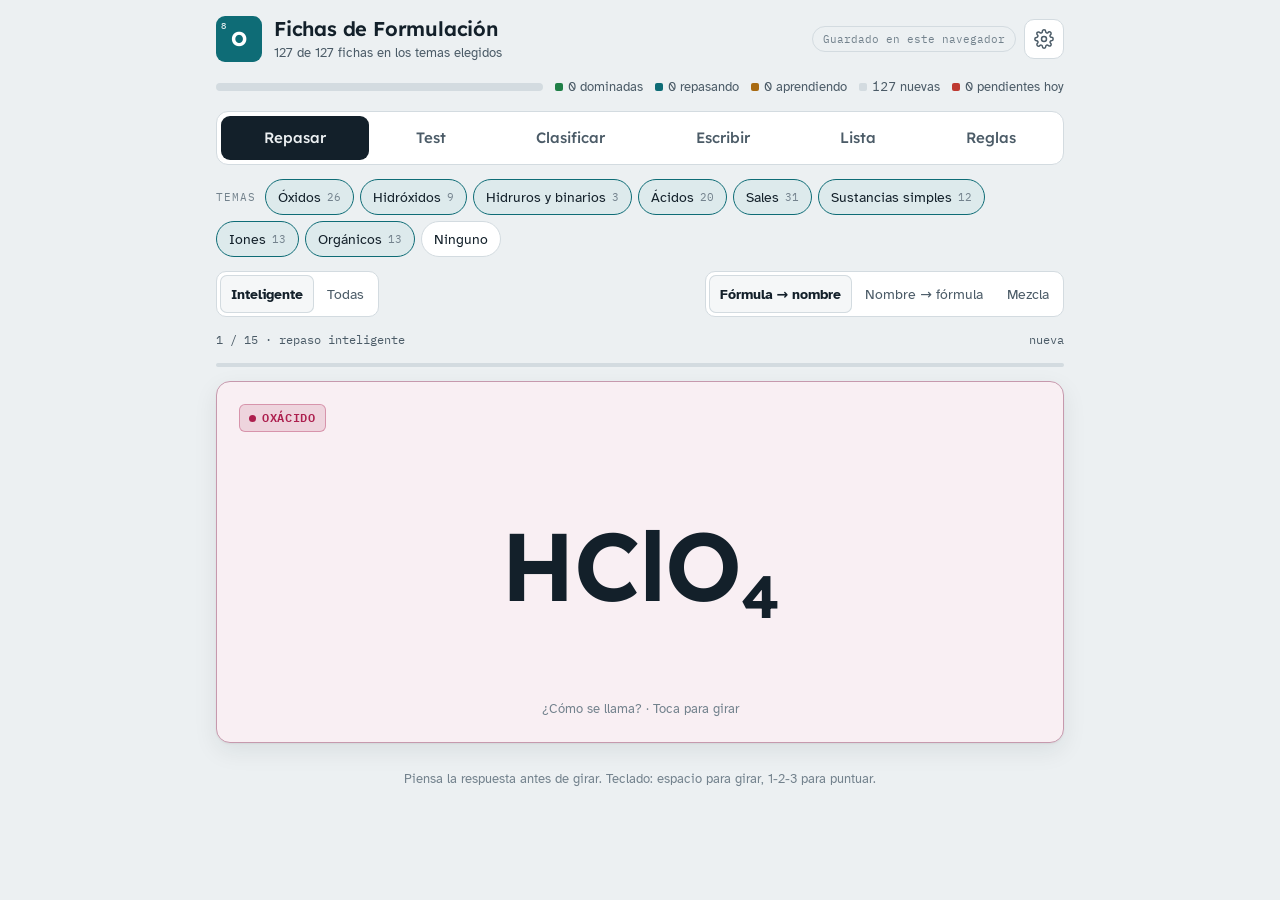
==== index.html @ a73582ac "Fichas de formulación: app web con modo sin conexión Co-Authored-By: Claude Opus 5.5 <noreply@anthro" ====
<!doctype html><html lang="es"><head><meta charset="utf-8"><meta name="viewport" content="width=device-width,initial-scale=1,viewport-fit=cover"><link rel="manifest" href="manifest.webmanifest"><link rel="apple-touch-icon" href="icon-180.png"><link rel="icon" type="image/png" href="icon-192.png"><meta name="theme-color" content="#0E6C76"><meta name="apple-mobile-web-app-capable" content="yes"><meta name="mobile-web-app-capable" content="yes"><meta name="apple-mobile-web-app-title" content="Formulación"><meta name="apple-mobile-web-app-status-bar-style" content="default"><style>[hidden]{display:none!important}body{margin:0}img{max-width:100%}:root{padding-top:env(safe-area-inset-top,0px);padding-bottom:env(safe-area-inset-bottom,0px)}</style></head><body>
<title>Fichas de Formulación</title>
<link rel="preconnect" href="https://fonts.googleapis.com">
<link rel="preconnect" href="https://fonts.gstatic.com" crossorigin>
<link rel="stylesheet" href="https://fonts.googleapis.com/css2?family=Atkinson+Hyperlegible:wght@400;700&family=Lexend:wght@400;500;600;700&family=IBM+Plex+Mono:wght@400;500;600&display=swap">
<style>
/* Layout: una columna de estudio (máx. 880px) con pestañas arriba; la ficha ocupa el centro, los colores de categoría siguen la lógica del papel tornasol (básico azul, ácido rojo). */
:root{
  --bg:#ECF0F2; --surface:#FFFFFF; --surface-2:#F5F7F8; --ink:#13202A; --ink-2:#4B5B67; --ink-3:#73828D;
  --line:#D3DBE0; --accent:#0E6C76; --accent-ink:#FFFFFF;
  --ok:#1F7F47; --warn:#A86A12; --bad:#BE3A32;
  --font-display:"Lexend", "Segoe UI", system-ui, sans-serif;
  --font-body:"Atkinson Hyperlegible", "Segoe UI", system-ui, sans-serif;
  --font-mono:"IBM Plex Mono", ui-monospace, "SF Mono", Menlo, monospace;
  /* categorías */
  --c-oxb:#2D60C6; --c-oxa:#C4362C; --c-oxanf:#7A4ED3; --c-oxn:#66717C; --c-per:#B87300;
  --c-hid:#0B7BA3; --c-hidr:#875729; --c-bin:#875729; --c-oxac:#AD1F4E; --c-hidac:#CC4F14;
  --c-oxs:#1C7F45; --c-sac:#567F16; --c-salb:#0C8174; --c-elem:#3B4855; --c-cat:#A11D99; --c-an:#A11D99; --c-org:#857400;
  --shadow:0 1px 2px rgba(19,32,42,.06), 0 8px 24px rgba(19,32,42,.08);
  --r:14px;
}
@media (prefers-color-scheme: dark){
  :root:not([data-theme="light"]){
    --bg:#0E151A; --surface:#162028; --surface-2:#1C2831; --ink:#E5ECF0; --ink-2:#A1B0BA; --ink-3:#7D8D98;
    --line:#2A3944; --accent:#4CBFC8; --accent-ink:#06232A;
    --ok:#4EC27F; --warn:#E2A944; --bad:#F2766B;
    --c-oxb:#80A7F3; --c-oxa:#F2806F; --c-oxanf:#B69CF6; --c-oxn:#A5B0BA; --c-per:#EFB54E;
    --c-hid:#5CC2E6; --c-hidr:#D6A576; --c-bin:#D6A576; --c-oxac:#F27BA0; --c-hidac:#F59C6C;
    --c-oxs:#6BD399; --c-sac:#AAD66B; --c-salb:#5ED3C3; --c-elem:#C3CED8; --c-cat:#E78CE0; --c-an:#E78CE0; --c-org:#DCCB5E;
    --shadow:0 1px 2px rgba(0,0,0,.3), 0 10px 28px rgba(0,0,0,.35);
    color-scheme:dark;
  }
}
:root[data-theme="dark"]{
  --bg:#0E151A; --surface:#162028; --surface-2:#1C2831; --ink:#E5ECF0; --ink-2:#A1B0BA; --ink-3:#7D8D98;
  --line:#2A3944; --accent:#4CBFC8; --accent-ink:#06232A;
  --ok:#4EC27F; --warn:#E2A944; --bad:#F2766B;
  --c-oxb:#80A7F3; --c-oxa:#F2806F; --c-oxanf:#B69CF6; --c-oxn:#A5B0BA; --c-per:#EFB54E;
  --c-hid:#5CC2E6; --c-hidr:#D6A576; --c-bin:#D6A576; --c-oxac:#F27BA0; --c-hidac:#F59C6C;
  --c-oxs:#6BD399; --c-sac:#AAD66B; --c-salb:#5ED3C3; --c-elem:#C3CED8; --c-cat:#E78CE0; --c-an:#E78CE0; --c-org:#DCCB5E;
  --shadow:0 1px 2px rgba(0,0,0,.3), 0 10px 28px rgba(0,0,0,.35);
  color-scheme:dark;
}
*{box-sizing:border-box}
html,body{min-height:100%}
body{background:var(--bg); color:var(--ink); font-family:var(--font-body); font-size:16px; line-height:1.5; -webkit-text-size-adjust:100%}
button{font:inherit; color:inherit; touch-action:manipulation; cursor:pointer}
button:focus-visible, input:focus-visible, .card:focus-visible{outline:3px solid var(--accent); outline-offset:2px}
sub,sup{font-size:.62em; line-height:0}
sub{vertical-align:-.28em} sup{vertical-align:.62em}
.app{max-width:880px; margin:0 auto; padding-inline:16px; padding-block:14px 48px; display:flex; flex-direction:column; gap:14px}

/* cabecera */
.top{display:flex; align-items:center; justify-content:space-between; gap:12px; flex-wrap:wrap}
.brand{display:flex; align-items:center; gap:12px; min-width:0}
.tile{width:46px; height:46px; border-radius:9px; background:var(--accent); color:var(--accent-ink); display:grid; place-items:center; font-family:var(--font-display); font-weight:700; font-size:20px; position:relative; flex:none}
.tile small{position:absolute; top:3px; left:5px; font-size:9px; font-family:var(--font-mono); font-weight:500; opacity:.85}
.brand h1{font-family:var(--font-display); font-size:20px; font-weight:600; margin:0; letter-spacing:-.01em; text-wrap:balance}
.brand p{margin:0; color:var(--ink-2); font-size:13px}
.topr{display:flex; align-items:center; gap:8px}
.sync{font-family:var(--font-mono); font-size:11px; color:var(--ink-3); border:1px solid var(--line); border-radius:99px; padding:4px 10px; white-space:nowrap}
.sync.on{color:var(--ok); border-color:color-mix(in srgb, var(--ok) 40%, var(--line))}
.iconbtn{width:40px; height:40px; border-radius:10px; border:1px solid var(--line); background:var(--surface); display:grid; place-items:center}
.iconbtn svg{width:20px; height:20px; stroke:var(--ink-2)}

/* progreso global */
.meter{display:flex; gap:3px; height:8px; border-radius:99px; overflow:hidden; background:var(--line)}
.meter i{display:block; height:100%}
.meterrow{display:flex; align-items:center; gap:12px; font-size:13px; color:var(--ink-2); flex-wrap:wrap}
.meterrow .meter{flex:1 1 220px}
.legend{display:flex; gap:12px; flex-wrap:wrap; font-variant-numeric:tabular-nums}
.legend span::before{content:""; display:inline-block; width:8px; height:8px; border-radius:2px; margin-right:5px; background:var(--dot)}

/* pestañas */
.tabs{display:flex; gap:4px; background:var(--surface); border:1px solid var(--line); border-radius:12px; padding:4px; overflow-x:auto; scrollbar-width:none}
.tabs::-webkit-scrollbar{display:none}
.tabs button{flex:1 0 auto; border:0; background:transparent; padding:10px 14px; border-radius:9px; font-family:var(--font-display); font-weight:500; font-size:15px; color:var(--ink-2); min-height:44px}
.tabs button[aria-selected="true"]{background:var(--ink); color:var(--bg)}

/* filtros */
.filters{display:flex; gap:6px; flex-wrap:wrap; align-items:center}
.filters .lbl{font-family:var(--font-mono); font-size:11px; text-transform:uppercase; letter-spacing:.08em; color:var(--ink-3); margin-right:4px}
.chipbtn{border:1px solid var(--line); background:var(--surface); border-radius:99px; padding:6px 12px; font-size:14px; min-height:36px; display:inline-flex; align-items:center; gap:6px}
.chipbtn[aria-pressed="true"]{background:color-mix(in srgb, var(--accent) 14%, var(--surface)); border-color:var(--accent); color:var(--ink)}
.chipbtn .n{font-family:var(--font-mono); font-size:11px; color:var(--ink-3)}

/* barras de herramientas */
.bar{display:flex; gap:10px; align-items:center; justify-content:space-between; flex-wrap:wrap}
.seg{display:inline-flex; border:1px solid var(--line); border-radius:10px; background:var(--surface); padding:3px; gap:2px}
.seg button{border:0; background:transparent; border-radius:7px; padding:7px 11px; font-size:14px; color:var(--ink-2); min-height:38px}
.seg button[aria-pressed="true"]{background:var(--surface-2); color:var(--ink); box-shadow:inset 0 0 0 1px var(--line); font-weight:700}
.count{font-family:var(--font-mono); font-size:12px; color:var(--ink-2); font-variant-numeric:tabular-nums}
.progress{height:4px; background:var(--line); border-radius:99px; overflow:hidden}
.progress i{display:block; height:100%; background:var(--accent); transition:width .25s}

/* ficha */
.stage{perspective:1600px}
.card{display:block; width:100%; border:0; padding:0; background:transparent; text-align:left; -webkit-tap-highlight-color:transparent}
.inner{display:grid; transform-style:preserve-3d; -webkit-transform-style:preserve-3d; transition:transform .45s cubic-bezier(.3,.7,.2,1)}
.card.flipped .inner{transform:rotateY(180deg)}
.face{grid-area:1/1; backface-visibility:hidden; -webkit-backface-visibility:hidden; border-radius:var(--r); background:var(--surface); border:1px solid var(--line); box-shadow:var(--shadow); min-height:360px; padding:22px; display:flex; flex-direction:column; gap:14px; min-width:0}
.face.back{transform:rotateY(180deg)}
.front{background:color-mix(in srgb, var(--cc, var(--ink-3)) 7%, var(--surface)); border-color:color-mix(in srgb, var(--cc, var(--line)) 35%, var(--line))}
.front.nohint{background:var(--surface); border-color:var(--line)}
.facehead{display:flex; justify-content:space-between; align-items:center; gap:10px; min-height:28px}
.big{flex:1; display:grid; place-items:center; text-align:center; padding:12px 0}
.formula{font-family:var(--font-display); font-weight:600; font-size:clamp(52px, 11vw, 96px); letter-spacing:-.01em; line-height:1.1; overflow-wrap:anywhere}
.formula.long{font-size:clamp(36px, 7.5vw, 64px)}
.namebig{font-family:var(--font-display); font-weight:500; font-size:clamp(28px, 5.4vw, 44px); line-height:1.2; text-wrap:balance}
.hintline{font-size:13px; color:var(--ink-3); text-align:center}
.chip{display:inline-flex; align-items:center; gap:6px; font-family:var(--font-mono); font-size:11.5px; font-weight:600; text-transform:uppercase; letter-spacing:.06em; padding:4px 9px; border-radius:6px; color:var(--cc); background:color-mix(in srgb, var(--cc) 13%, transparent); border:1px solid color-mix(in srgb, var(--cc) 35%, transparent); white-space:nowrap}
.chip::before{content:""; width:7px; height:7px; border-radius:50%; background:var(--cc)}
.lvl{font-family:var(--font-mono); font-size:11px; color:var(--ink-3)}
.backtop{display:flex; flex-wrap:wrap; align-items:baseline; justify-content:space-between; gap:8px 16px; padding-bottom:12px; border-bottom:1px solid var(--line)}
.backtop .formula{font-size:clamp(34px,6vw,48px)}
.backtop .namebig{font-size:clamp(22px,4vw,30px)}
.names{display:grid; grid-template-columns:max-content 1fr; gap:6px 14px; margin:0; align-items:baseline}
.names dt{font-family:var(--font-mono); font-size:11px; text-transform:uppercase; letter-spacing:.06em; color:var(--ink-3)}
.names dd{margin:0; font-size:17px; min-width:0}
.ox{font-family:var(--font-mono); font-size:13px; color:var(--ink-2); display:flex; gap:8px; flex-wrap:wrap; align-items:baseline}
.ox b{font-weight:500; color:var(--ink-3); font-size:11px; text-transform:uppercase; letter-spacing:.06em}
.note{font-size:15px; color:var(--ink-2); background:var(--surface-2); border-radius:10px; padding:10px 12px; border:1px solid var(--line)}
.note strong{color:var(--ink); font-weight:700}
.fix{font-size:15px; background:color-mix(in srgb, var(--warn) 11%, var(--surface)); border:1px solid color-mix(in srgb, var(--warn) 40%, var(--line)); border-radius:10px; padding:10px 12px}
.fix strong{color:var(--warn)}
.grades{display:grid; grid-template-columns:repeat(3,1fr); gap:10px}
.gbtn{border:1px solid var(--line); background:var(--surface); border-radius:12px; padding:12px 8px; min-height:58px; display:flex; flex-direction:column; align-items:center; gap:2px; font-weight:700; font-size:16px}
.gbtn small{font-weight:400; font-size:12px; color:var(--ink-3); font-family:var(--font-mono)}
.gbtn.g0{color:var(--bad); border-color:color-mix(in srgb, var(--bad) 45%, var(--line))}
.gbtn.g1{color:var(--warn); border-color:color-mix(in srgb, var(--warn) 45%, var(--line))}
.gbtn.g2{color:var(--ok); border-color:color-mix(in srgb, var(--ok) 45%, var(--line))}
.gbtn:active{transform:scale(.98)}
.primary{border:0; background:var(--accent); color:var(--accent-ink); border-radius:12px; padding:12px 18px; font-weight:700; min-height:48px; font-size:16px}
.ghost{border:1px solid var(--line); background:var(--surface); border-radius:12px; padding:12px 18px; min-height:48px; font-size:16px}
.row{display:flex; gap:10px; flex-wrap:wrap}

/* paneles */
.panel{background:var(--surface); border:1px solid var(--line); border-radius:var(--r); padding:20px; display:flex; flex-direction:column; gap:14px; min-width:0}
.panel h2{font-family:var(--font-display); font-weight:600; font-size:22px; margin:0; text-wrap:balance}
.panel h3{font-family:var(--font-display); font-weight:600; font-size:17px; margin:6px 0 0}
.panel p{margin:0}
.muted{color:var(--ink-2)}
.prompt{display:flex; flex-direction:column; align-items:center; gap:10px; padding:18px 0 8px; text-align:center}
.opts{display:grid; grid-template-columns:repeat(2, minmax(0,1fr)); gap:10px}
.opt{border:1px solid var(--line); background:var(--surface-2); border-radius:12px; padding:14px; min-height:64px; text-align:left; font-size:17px; display:flex; gap:10px; align-items:center}
.opt .k{font-family:var(--font-mono); font-size:11px; color:var(--ink-3); border:1px solid var(--line); border-radius:5px; padding:1px 6px; flex:none}
.opt.f{font-family:var(--font-display); font-weight:600; font-size:24px; justify-content:center}
.opt.right{border-color:var(--ok); background:color-mix(in srgb, var(--ok) 14%, var(--surface)); }
.opt.wrong{border-color:var(--bad); background:color-mix(in srgb, var(--bad) 12%, var(--surface)); }
.opt:disabled{cursor:default; color:inherit}
.verdict{font-family:var(--font-display); font-weight:600; font-size:18px}
.verdict.ok{color:var(--ok)} .verdict.bad{color:var(--bad)}
.catgrid{display:flex; flex-direction:column; gap:10px}
.catfam{display:flex; flex-wrap:wrap; gap:8px; align-items:center}
.catfam .fam{font-family:var(--font-mono); font-size:11px; text-transform:uppercase; letter-spacing:.07em; color:var(--ink-3); width:100%}
.catbtn{border:1px solid color-mix(in srgb, var(--cc) 45%, var(--line)); background:color-mix(in srgb, var(--cc) 8%, var(--surface)); color:var(--ink); border-radius:10px; padding:10px 14px; min-height:44px; font-size:15px; display:inline-flex; align-items:center; gap:8px}
.catbtn::before{content:""; width:9px; height:9px; border-radius:50%; background:var(--cc)}
.catbtn.right{outline:3px solid var(--ok)} .catbtn.wrong{outline:3px solid var(--bad)}
.catbtn:disabled{cursor:default}
.writebox{display:flex; gap:10px; flex-wrap:wrap}
.writebox input{flex:1 1 220px; min-width:0; font-family:var(--font-display); font-size:26px; font-weight:600; padding:10px 14px; border-radius:12px; border:1px solid var(--line); background:var(--surface-2); color:var(--ink)}
.preview{font-family:var(--font-display); font-size:22px; min-height:34px; color:var(--ink-2); text-align:center}
.keys{display:flex; gap:6px; flex-wrap:wrap; justify-content:center}
.keys button{min-width:44px; min-height:44px; border:1px solid var(--line); border-radius:9px; background:var(--surface-2); font-family:var(--font-display); font-size:18px}
.summary{display:flex; gap:10px; flex-wrap:wrap}
.stat{flex:1 1 120px; border:1px solid var(--line); border-radius:12px; padding:12px; background:var(--surface-2)}
.stat b{display:block; font-family:var(--font-display); font-size:28px; font-weight:600; font-variant-numeric:tabular-nums}
.stat span{font-size:13px; color:var(--ink-2)}
.misslist{display:flex; flex-wrap:wrap; gap:8px}
.miss{border:1px solid var(--line); border-radius:9px; padding:6px 10px; background:var(--surface-2); font-size:14px}
.miss .fx{font-family:var(--font-display); font-weight:600; margin-right:6px}

/* lista */
.search{width:100%; font-size:17px; padding:12px 14px; border-radius:12px; border:1px solid var(--line); background:var(--surface); color:var(--ink)}
.group{display:flex; flex-direction:column; gap:0; background:var(--surface); border:1px solid var(--line); border-radius:var(--r); overflow:hidden}
.ghead{display:flex; align-items:center; justify-content:space-between; gap:8px; padding:12px 16px; background:color-mix(in srgb, var(--cc) 9%, var(--surface)); border-bottom:1px solid var(--line)}
.ghead h3{margin:0; font-family:var(--font-display); font-size:16px; font-weight:600; display:flex; align-items:center; gap:8px}
.ghead h3::before{content:""; width:10px; height:10px; border-radius:50%; background:var(--cc)}
.ghead p{margin:0; font-size:13px; color:var(--ink-2); flex:1 1 260px; text-align:right}
.item{display:grid; grid-template-columns:minmax(110px, 30%) 1fr auto; gap:12px; align-items:center; padding:11px 16px; border:0; border-top:1px solid var(--line); background:transparent; text-align:left; width:100%; min-height:52px}
.item:first-of-type{border-top:0}
.item .fx{font-family:var(--font-display); font-weight:600; font-size:20px; overflow-wrap:anywhere}
.item .nm{min-width:0}
.item .nm small{display:block; color:var(--ink-3); font-size:13px}
.item.flag .nm::after{content:"corrección"; font-family:var(--font-mono); font-size:10px; text-transform:uppercase; letter-spacing:.06em; color:var(--warn); margin-left:6px}
.dots{display:flex; gap:3px}
.dots i{width:7px; height:7px; border-radius:50%; background:var(--line)}
.dots i.on{background:var(--accent)}

/* reglas */
.rules{display:flex; flex-direction:column; gap:14px}
.steps{margin:0; padding-left:22px; display:flex; flex-direction:column; gap:10px}
.steps li{padding-left:4px}
.steps li ul{margin:6px 0 0; padding-left:18px; display:flex; flex-direction:column; gap:4px; color:var(--ink-2)}
.tw{overflow-x:auto}
table{border-collapse:collapse; width:100%; font-size:15px}
th,td{text-align:left; padding:8px 10px; border-bottom:1px solid var(--line); vertical-align:top}
th{font-family:var(--font-mono); font-size:11px; text-transform:uppercase; letter-spacing:.06em; color:var(--ink-3); font-weight:500}
td .fx, .fx{font-family:var(--font-display); font-weight:600}
.mnemo{font-family:var(--font-display); font-size:19px; font-weight:500; border-left:0; background:color-mix(in srgb, var(--accent) 10%, var(--surface)); border-radius:10px; padding:12px 14px}
.eq{font-family:var(--font-display); font-size:17px}
.fixlist{margin:0; padding-left:20px; display:flex; flex-direction:column; gap:8px}
.legendgrid{display:grid; grid-template-columns:repeat(auto-fill, minmax(220px,1fr)); gap:8px}
.legendgrid div{display:flex; gap:8px; align-items:flex-start; font-size:14px; color:var(--ink-2)}
.legendgrid div .chip{flex:none}

/* modal */
.overlay{position:fixed; inset:0; background:rgba(8,14,18,.5); display:flex; align-items:flex-end; justify-content:center; padding:16px; z-index:20}
.sheet{width:100%; max-width:640px; max-height:88vh; overflow:auto; background:var(--surface); border-radius:var(--r); border:1px solid var(--line); box-shadow:var(--shadow); padding:20px; display:flex; flex-direction:column; gap:14px}
@media (min-width:700px){ .overlay{align-items:center} }
.sheet .close{align-self:flex-end}
label.set{display:flex; justify-content:space-between; align-items:center; gap:12px; flex-wrap:wrap}

@media (max-width:560px){
  .opts{grid-template-columns:1fr}
  .face{min-height:320px; padding:18px}
  .item{grid-template-columns:96px 1fr auto}
  .names{grid-template-columns:1fr}
  .names dt{margin-top:6px}
}
@media (prefers-reduced-motion: reduce){
  .inner{transition:none}
  .progress i{transition:none}
}
</style>

<div class="app">
  <header class="top">
    <div class="brand">
      <div class="tile" aria-hidden="true"><small>8</small>O</div>
      <div>
        <h1>Fichas de Formulación</h1>
        <p id="subtitle">Química inorgánica y orgánica básica</p>
      </div>
    </div>
    <div class="topr">
      <span class="sync" id="sync">Guardado en este navegador</span>
      <button class="iconbtn" id="openSettings" aria-label="Ajustes">
        <svg viewBox="0 0 24 24" fill="none" stroke-width="1.8" stroke-linecap="round" stroke-linejoin="round"><circle cx="12" cy="12" r="3"/><path d="M19.4 15a1.7 1.7 0 0 0 .3 1.8l.1.1a2 2 0 1 1-2.8 2.8l-.1-.1a1.7 1.7 0 0 0-1.8-.3 1.7 1.7 0 0 0-1 1.5V21a2 2 0 1 1-4 0v-.1a1.7 1.7 0 0 0-1.1-1.5 1.7 1.7 0 0 0-1.8.3l-.1.1a2 2 0 1 1-2.8-2.8l.1-.1a1.7 1.7 0 0 0 .3-1.8 1.7 1.7 0 0 0-1.5-1H3a2 2 0 1 1 0-4h.1a1.7 1.7 0 0 0 1.5-1.1 1.7 1.7 0 0 0-.3-1.8l-.1-.1a2 2 0 1 1 2.8-2.8l.1.1a1.7 1.7 0 0 0 1.8.3H9a1.7 1.7 0 0 0 1-1.5V3a2 2 0 1 1 4 0v.1a1.7 1.7 0 0 0 1 1.5 1.7 1.7 0 0 0 1.8-.3l.1-.1a2 2 0 1 1 2.8 2.8l-.1.1a1.7 1.7 0 0 0-.3 1.8V9a1.7 1.7 0 0 0 1.5 1H21a2 2 0 1 1 0 4h-.1a1.7 1.7 0 0 0-1.5 1z"/></svg>
      </button>
    </div>
  </header>

  <div class="meterrow">
    <div class="meter" id="meter" aria-hidden="true"></div>
    <div class="legend" id="legend"></div>
  </div>

  <nav class="tabs" role="tablist" id="tabs">
    <button role="tab" data-tab="repasar" aria-selected="true">Repasar</button>
    <button role="tab" data-tab="test" aria-selected="false">Test</button>
    <button role="tab" data-tab="clasificar" aria-selected="false">Clasificar</button>
    <button role="tab" data-tab="escribir" aria-selected="false">Escribir</button>
    <button role="tab" data-tab="lista" aria-selected="false">Lista</button>
    <button role="tab" data-tab="reglas" aria-selected="false">Reglas</button>
  </nav>

  <div class="filters" id="filters"></div>

  <main id="view"></main>
</div>

<div class="overlay" id="overlay" hidden></div>

<script>
/* ================= DATOS ================= */
const FAMS = [
  {k:'oxidos', n:'Óxidos', cats:['oxb','oxa','oxanf','oxn','per']},
  {k:'hidroxidos', n:'Hidróxidos', cats:['hid']},
  {k:'binarios', n:'Hidruros y binarios', cats:['hidr','bin']},
  {k:'acidos', n:'Ácidos', cats:['oxac','hidac']},
  {k:'sales', n:'Sales', cats:['oxs','sac','salb']},
  {k:'simples', n:'Sustancias simples', cats:['elem']},
  {k:'iones', n:'Iones', cats:['cat','an']},
  {k:'organicos', n:'Orgánicos', cats:['org']},
];
const CATS = {
  oxb:  {n:'Óxido básico', r:'Metal + oxígeno (O con −2). Con agua forma un hidróxido: {CaO} + {H2O} → {Ca(OH)2}.'},
  oxa:  {n:'Óxido ácido', r:'No metal (o metal con n.º de oxidación alto, +6 o +7) + oxígeno. Con agua forma un oxácido: {SO3} + {H2O} → {H2SO4}. Nombre tradicional: anhídrido.'},
  oxanf:{n:'Óxido anfótero', r:'Reacciona tanto con ácidos como con bases. Típicos: Al, Zn, Pb, Sn, Cr(III), Mn(IV), Ti(IV).'},
  oxn:  {n:'Óxido neutro', r:'Óxido de no metal que no forma ácido con agua ni reacciona con bases: {CO}, {NO}, {N2O}.'},
  per:  {n:'Peróxido', r:'Contiene el ion peróxido {O2^2-} (enlace O–O): el oxígeno tiene −1. El subíndice 2 del O nunca se simplifica.'},
  hid:  {n:'Hidróxido', r:'Metal (o {NH4^+}) unido a grupos {OH^-}. Son bases.'},
  hidr: {n:'Hidruro', r:'Combinación binaria del H con otro elemento. Los del grupo 15 ({NH3}, {PH3}) no son ácidos y tienen nombre propio.'},
  bin:  {n:'Binario covalente', r:'Dos no metales, sin H ni O. Se nombra con -uro el elemento de la derecha: tricloruro de fósforo.'},
  oxac: {n:'Oxácido', r:'H + no metal (o metal de transición con n.º de oxidación alto) + O. Se nombra con hipo…oso, …oso, …ico, per…ico.'},
  hidac:{n:'Hidrácido', r:'H + no metal de los grupos 16–17 (o el grupo CN). En disolución acuosa: ácido …hídrico. Sin agua: …uro de hidrógeno.'},
  oxs:  {n:'Oxisal', r:'Metal (o {NH4^+}) + oxoanión. Sale de sustituir todos los H del oxácido: …ico → …ato, …oso → …ito.'},
  sac:  {n:'Sal ácida', r:'Sal cuyo anión conserva algún H del ácido: hidrogeno-, dihidrogeno- (antes "bi-" o "…ácido").'},
  salb: {n:'Sal binaria', r:'Metal + no metal (sin O ni H). Se nombra …uro de metal: cloruro de sodio.'},
  elem: {n:'Sustancia simple', r:'Un único elemento: átomos (metales, gases nobles, C) o moléculas ({O2}, {O3}, {Cl2}…). N.º de oxidación 0.'},
  cat:  {n:'Catión', r:'Especie con carga positiva.'},
  an:   {n:'Anión', r:'Especie con carga negativa: …uro (monoatómicos) o …ato / …ito (oxoaniones).'},
  org:  {n:'Orgánico', r:'Compuestos del carbono con enlaces C–H. {CO}, {CO2}, {H2CO3}, carbonatos y cianuros se estudian como inorgánicos.'},
};
const famOf = {}; FAMS.forEach(f=>f.cats.forEach(c=>famOf[c]=f.k));

// f: fórmula (dígitos = subíndices, ^ = carga), c: categoría, nm: [etiqueta, nombre] (el primero es el principal)
// ox: números de oxidación, t: truco/explicación, x: corrección a la hoja, a: fórmulas alternativas aceptadas, s: subtipo
const CARDS = [
// ---- ÓXIDOS ----
{f:'Na2O', c:'oxb', nm:[['Stock','óxido de sodio'],['Sistemática','óxido de disodio']], ox:'Na +1 · O −2', t:'{Na2O} + {H2O} → 2 {NaOH}. El Na solo tiene +1, por eso no se escribe (I).'},
{f:'Al2O3', c:'oxanf', nm:[['Stock','óxido de aluminio'],['Sistemática','trióxido de dialuminio'],['Común','alúmina']], ox:'Al +3 · O −2', t:'Anfótero: se disuelve en ácidos (da Al³⁺) y en bases fuertes (da aluminatos). En formulación básica se agrupa con los óxidos metálicos.'},
{f:'Fe2O3', c:'oxb', nm:[['Stock','óxido de hierro(III)'],['Tradicional','óxido férrico'],['Sistemática','trióxido de dihierro']], ox:'Fe +3 · O −2', t:'Fe: +2 (…oso) y +3 (…ico). Es la hematita y la base de la herrumbre. Básico, aunque débilmente anfótero.'},
{f:'FeO', c:'oxb', nm:[['Stock','óxido de hierro(II)'],['Tradicional','óxido ferroso'],['Sistemática','monóxido de hierro']], ox:'Fe +2 · O −2', t:'Fe²⁺ y O²⁻: las cargas se compensan 1 a 1.'},
{f:'Ag2O', c:'oxb', nm:[['Stock','óxido de plata'],['Sistemática','óxido de diplata']], ox:'Ag +1 · O −2', t:'La plata actúa con +1, por eso no lleva (I).'},
{f:'MgO', c:'oxb', nm:[['Stock','óxido de magnesio'],['Común','magnesia']], ox:'Mg +2 · O −2'},
{f:'NiO', c:'oxb', nm:[['Stock','óxido de níquel(II)'],['Tradicional','óxido niqueloso'],['Sistemática','monóxido de níquel']], ox:'Ni +2 · O −2', x:'La hoja pone "óxido de níquel". El Ni actúa con +2 y +3, así que en Stock hay que indicar (II).'},
{f:'MnO2', c:'oxanf', nm:[['Sistemática','dióxido de manganeso'],['Stock','óxido de manganeso(IV)'],['Común','pirolusita (mineral)']], ox:'Mn +4 · O −2', t:'El carácter ácido sube con el n.º de oxidación: {MnO} básico, {MnO2} anfótero, {Mn2O7} ácido.'},
{f:'TiO2', c:'oxanf', nm:[['Sistemática','dióxido de titanio'],['Stock','óxido de titanio(IV)']], ox:'Ti +4 · O −2', t:'Pigmento blanco de pinturas y cremas solares. Anfótero débil.'},
{f:'ZnO', c:'oxanf', nm:[['Stock','óxido de cinc'],['Variante','óxido de zinc']], ox:'Zn +2 · O −2', t:'Anfótero: con bases forma cincatos. "Cinc" y "zinc" son correctas.'},
{f:'CrO3', c:'oxa', nm:[['Sistemática','trióxido de cromo'],['Stock','óxido de cromo(VI)'],['Tradicional','anhídrido crómico']], ox:'Cr +6 · O −2', t:'Un metal con n.º de oxidación alto da óxidos ácidos: {CrO3} + {H2O} → {H2CrO4} (ácido crómico).'},
{f:'CaO', c:'oxb', nm:[['Stock','óxido de calcio'],['Común','cal viva']], ox:'Ca +2 · O −2', t:'{CaO} + {H2O} → {Ca(OH)2} (cal apagada).'},
{f:'CuO', c:'oxb', nm:[['Stock','óxido de cobre(II)'],['Tradicional','óxido cúprico'],['Sistemática','monóxido de cobre']], ox:'Cu +2 · O −2', t:'Cu: +1 (…oso) y +2 (…ico).'},
{f:'Cu2O', c:'oxb', nm:[['Stock','óxido de cobre(I)'],['Tradicional','óxido cuproso'],['Sistemática','óxido de dicobre']], ox:'Cu +1 · O −2'},
{f:'Na2O2', c:'per', nm:[['Común','peróxido de sodio'],['Sistemática','dióxido de disodio']], ox:'Na +1 · O −1 (ion {O2^2-})', t:'No se simplifica a NaO: el O₂ es el ion peróxido {O2^2-}.'},
{f:'CO', c:'oxn', nm:[['Sistemática','monóxido de carbono'],['Stock','óxido de carbono(II)']], ox:'C +2 · O −2', t:'Neutro: no forma ácido con agua. Gas muy tóxico (se une a la hemoglobina).'},
{f:'CO2', c:'oxa', nm:[['Sistemática','dióxido de carbono'],['Stock','óxido de carbono(IV)'],['Tradicional','anhídrido carbónico']], ox:'C +4 · O −2', t:'{CO2} + {H2O} → {H2CO3} (ácido carbónico).'},
{f:'SO3', c:'oxa', nm:[['Sistemática','trióxido de azufre'],['Stock','óxido de azufre(VI)'],['Tradicional','anhídrido sulfúrico']], ox:'S +6 · O −2', t:'{SO3} + {H2O} → {H2SO4}.'},
{f:'SO2', c:'oxa', nm:[['Sistemática','dióxido de azufre'],['Stock','óxido de azufre(IV)'],['Tradicional','anhídrido sulfuroso']], ox:'S +4 · O −2', t:'{SO2} + {H2O} → {H2SO3}. Causa de la lluvia ácida junto con los NOₓ.'},
{f:'N2O', c:'oxn', nm:[['Sistemática','óxido de dinitrógeno'],['Tradicional','óxido nitroso'],['Común','gas hilarante']], ox:'N +1 · O −2', t:'Ojo: "óxido nitroso" es {N2O} y "óxido nítrico" es {NO}. No guardan relación con los ácidos nitroso y nítrico.'},
{f:'NO', c:'oxn', nm:[['Sistemática','monóxido de nitrógeno'],['Stock','óxido de nitrógeno(II)'],['Tradicional','óxido nítrico']], ox:'N +2 · O −2', t:'Neutro. En el aire se oxida enseguida a {NO2}.'},
{f:'NO2', c:'oxa', nm:[['Sistemática','dióxido de nitrógeno'],['Stock','óxido de nitrógeno(IV)']], ox:'N +4 · O −2', t:'Gas pardo. Óxido ácido "mixto": 2 {NO2} + {H2O} → {HNO3} + {HNO2}. Por eso no tiene nombre de anhídrido.'},
{f:'N2O4', c:'oxa', nm:[['Sistemática','tetraóxido de dinitrógeno'],['Stock','óxido de nitrógeno(IV)']], ox:'N +4 · O −2', t:'Dímero del NO₂ (2 {NO2} ⇌ {N2O4}); no se simplifica. Su nombre Stock coincide con el del NO₂, por eso se usa la sistemática.'},
{f:'N2O3', c:'oxa', nm:[['Sistemática','trióxido de dinitrógeno'],['Stock','óxido de nitrógeno(III)'],['Tradicional','anhídrido nitroso']], ox:'N +3 · O −2', t:'{N2O3} + {H2O} → 2 {HNO2} (ácido nitroso).'},
{f:'N2O5', c:'oxa', nm:[['Sistemática','pentaóxido de dinitrógeno'],['Stock','óxido de nitrógeno(V)'],['Tradicional','anhídrido nítrico']], ox:'N +5 · O −2', t:'{N2O5} + {H2O} → 2 {HNO3} (ácido nítrico).'},
{f:'H2O2', c:'per', nm:[['Común','peróxido de hidrógeno'],['Sistemática','dióxido de dihidrógeno'],['Común','agua oxigenada']], ox:'H +1 · O −1', t:'"Agua oxigenada" es en rigor su disolución acuosa (la de farmacia, al 3 %). No se simplifica a HO.'},
// ---- HIDRÓXIDOS ----
{f:'KOH', c:'hid', nm:[['Stock','hidróxido de potasio'],['Común','potasa cáustica']], ox:'K +1 · OH −1', t:'Base fuerte. "Potasa" a secas también se ha usado para el {K2CO3}; lo preciso para el KOH es "potasa cáustica".'},
{f:'NH4OH', c:'hid', nm:[['Común','hidróxido de amonio'],['Más correcto','amoníaco acuoso, NH₃(ac)']], ox:'N −3 · H +1 (catión {NH4^+})', t:'No se ha aislado como compuesto: es una disolución de amoníaco en agua ({NH3} + {H2O} ⇌ {NH4^+} + {OH^-}). Base débil.'},
{f:'NaOH', c:'hid', nm:[['Stock','hidróxido de sodio'],['Común','sosa cáustica']], ox:'Na +1 · OH −1', t:'Base fuerte. Se usa para fabricar jabón.'},
{f:'Ca(OH)2', c:'hid', nm:[['Stock','hidróxido de calcio'],['Sistemática','dihidróxido de calcio'],['Común','cal apagada']], ox:'Ca +2 · OH −1', t:'El paréntesis es obligatorio: el 2 multiplica todo el grupo OH.'},
{f:'Al(OH)3', c:'hid', nm:[['Stock','hidróxido de aluminio'],['Sistemática','trihidróxido de aluminio']], ox:'Al +3 · OH −1', t:'Anfótero, como su óxido {Al2O3}. Se usa como antiácido.'},
{f:'Fe(OH)2', c:'hid', nm:[['Stock','hidróxido de hierro(II)'],['Tradicional','hidróxido ferroso'],['Sistemática','dihidróxido de hierro']], ox:'Fe +2 · OH −1'},
{f:'Fe(OH)3', c:'hid', nm:[['Stock','hidróxido de hierro(III)'],['Tradicional','hidróxido férrico'],['Sistemática','trihidróxido de hierro']], ox:'Fe +3 · OH −1'},
{f:'Pb(OH)2', c:'hid', nm:[['Stock','hidróxido de plomo(II)'],['Tradicional','hidróxido plumboso'],['Sistemática','dihidróxido de plomo']], ox:'Pb +2 · OH −1', t:'Pb: +2 (…oso) y +4 (…ico). Anfótero.'},
{f:'Mg(OH)2', c:'hid', nm:[['Stock','hidróxido de magnesio'],['Sistemática','dihidróxido de magnesio'],['Común','leche de magnesia (suspensión)']], ox:'Mg +2 · OH −1'},
// ---- HIDRUROS Y BINARIOS ----
{f:'PH3', c:'hidr', nm:[['Tradicional','fosfina'],['IUPAC','fosfano'],['Sistemática','trihidruro de fósforo']], ox:'P −3 · H +1', t:'La IUPAC (2005) prefiere "fosfano"; "fosfina" sigue siendo muy usado. Gas muy tóxico.'},
{f:'NH3', c:'hidr', nm:[['Común','amoníaco'],['IUPAC','azano'],['Sistemática','trihidruro de nitrógeno']], ox:'N −3 · H +1', t:'La IUPAC acepta "amoníaco" (también "amoniaco"). Base débil: {NH3} + {H^+} → {NH4^+}.'},
{f:'PCl3', c:'bin', nm:[['Sistemática','tricloruro de fósforo'],['Stock','cloruro de fósforo(III)']], ox:'P +3 · Cl −1', t:'Se nombra primero, con -uro, el elemento más electronegativo (el de la derecha).', x:'La hoja lo pone junto a los hidruros, pero no lleva H: es un haluro de no metal (binario covalente).'},
// ---- OXÁCIDOS ----
{f:'H2SO4', c:'oxac', nm:[['Tradicional','ácido sulfúrico'],['Hidrógeno','dihidrogeno(tetraoxidosulfato)']], ox:'H +1 · S +6 · O −2', t:'Ácido fuerte. Anión {SO4^2-}: sulfato (…ico → …ato).'},
{f:'H2SO3', c:'oxac', nm:[['Tradicional','ácido sulfuroso'],['Hidrógeno','dihidrogeno(trioxidosulfato)']], ox:'H +1 · S +4 · O −2', t:'…oso → …ito: sulfito {SO3^2-}.'},
{f:'HClO4', c:'oxac', nm:[['Tradicional','ácido perclórico'],['Hidrógeno','hidrogeno(tetraoxidoclorato)']], ox:'H +1 · Cl +7 · O −2', t:'Serie del Cl: hipo…oso (+1), …oso (+3), …ico (+5), per…ico (+7). Uno de los ácidos más fuertes.'},
{f:'HClO3', c:'oxac', nm:[['Tradicional','ácido clórico'],['Hidrógeno','hidrogeno(trioxidoclorato)']], ox:'H +1 · Cl +5 · O −2', t:'Sus sales son cloratos ({KClO3}).'},
{f:'HClO2', c:'oxac', nm:[['Tradicional','ácido cloroso'],['Hidrógeno','hidrogeno(dioxidoclorato)']], ox:'H +1 · Cl +3 · O −2', t:'Sus sales son cloritos.'},
{f:'HClO', c:'oxac', nm:[['Tradicional','ácido hipocloroso'],['Hidrógeno','hidrogeno(oxidoclorato)']], ox:'H +1 · Cl +1 · O −2', a:['HOCl'], t:'Su sal sódica, {NaClO} (hipoclorito de sodio), es la lejía. La IUPAC lo escribe HOCl porque el H va unido al O.'},
{f:'HNO3', c:'oxac', nm:[['Tradicional','ácido nítrico'],['Hidrógeno','hidrogeno(trioxidonitrato)']], ox:'H +1 · N +5 · O −2', t:'Ácido fuerte. {N2O5} + {H2O} → 2 {HNO3}.'},
{f:'HNO2', c:'oxac', nm:[['Tradicional','ácido nitroso'],['Hidrógeno','hidrogeno(dioxidonitrato)']], ox:'H +1 · N +3 · O −2', t:'Ácido débil. Sus sales son nitritos ({NaNO2}).'},
{f:'H2CO3', c:'oxac', nm:[['Tradicional','ácido carbónico'],['Hidrógeno','dihidrogeno(trioxidocarbonato)']], ox:'H +1 · C +4 · O −2', t:'Inestable: se descompone en {CO2} + {H2O}. Da carbonatos ({CO3^2-}) e hidrogenocarbonatos ({HCO3^-}).'},
{f:'H2CrO4', c:'oxac', nm:[['Tradicional','ácido crómico'],['Hidrógeno','dihidrogeno(tetraoxidocromato)']], ox:'H +1 · Cr +6 · O −2', t:'Mismo n.º de oxidación que el ácido dicrómico {H2Cr2O7}, del que sale el dicromato {K2Cr2O7}.'},
{f:'HMnO4', c:'oxac', nm:[['Tradicional','ácido permangánico'],['Hidrógeno','hidrogeno(tetraoxidomanganato)']], ox:'H +1 · Mn +7 · O −2', t:'Da el permanganato {MnO4^-} ({KMnO4}).'},
{f:'H3PO4', c:'oxac', nm:[['Tradicional','ácido fosfórico'],['Tradicional','ácido ortofosfórico'],['Hidrógeno','trihidrogeno(tetraoxidofosfato)']], ox:'H +1 · P +5 · O −2', t:'"Orto" indica la forma más hidratada: {P2O5} + 3 {H2O} → 2 {H3PO4}. Triprótico: {H2PO4^-}, {HPO4^2-}, {PO4^3-}.'},
{f:'H3PO3', c:'oxac', nm:[['Tradicional','ácido fosforoso'],['Tradicional','ácido ortofosforoso'],['IUPAC','ácido fosfónico, HPO(OH)₂']], ox:'H +1 · P +3 · O −2', t:'Tiene 3 H pero solo 2 son ácidos: uno está unido directamente al P. Es diprótico.'},
{f:'H3AsO4', c:'oxac', nm:[['Tradicional','ácido arsénico'],['Tradicional','ácido ortoarsénico'],['Hidrógeno','trihidrogeno(tetraoxidoarseniato)']], ox:'H +1 · As +5 · O −2', t:'El As está en el grupo del P (15): se formula igual que el {H3PO4}. Sus sales son arseniatos.'},
// ---- HIDRÁCIDOS ----
{f:'HI', c:'hidac', nm:[['En disolución','ácido yodhídrico'],['Sin agua','yoduro de hidrógeno'],['Variante','ácido iodhídrico']], ox:'H +1 · I −1', t:'Ácido fuerte. La RAE prefiere "yodo", pero "iodo" también es válida.'},
{f:'HBr', c:'hidac', nm:[['En disolución','ácido bromhídrico'],['Sin agua','bromuro de hidrógeno']], ox:'H +1 · Br −1', t:'Ácido fuerte.'},
{f:'HCl', c:'hidac', nm:[['En disolución','ácido clorhídrico'],['Sin agua','cloruro de hidrógeno'],['Común','salfumán (disolución comercial)']], ox:'H +1 · Cl −1', t:'"(ac)" en la hoja significa "en disolución acuosa": solo entonces se llama ácido …hídrico. Ácido fuerte.'},
{f:'HF', c:'hidac', nm:[['En disolución','ácido fluorhídrico'],['Sin agua','fluoruro de hidrógeno']], ox:'H +1 · F −1', t:'A diferencia de HCl, HBr y HI, es un ácido DÉBIL (el enlace H–F es muy fuerte). Ataca el vidrio.'},
{f:'HCN', c:'hidac', nm:[['En disolución','ácido cianhídrico'],['Sin agua','cianuro de hidrógeno']], ox:'H +1 · C +2 · N −3', t:'No es binario (tiene 3 elementos), pero el {CN^-} se comporta como un haluro y se nombra igual. Débil y muy tóxico.'},
{f:'H2S', c:'hidac', nm:[['En disolución','ácido sulfhídrico'],['Sin agua','sulfuro de hidrógeno'],['IUPAC','sulfano']], ox:'H +1 · S −2', t:'Olor a huevo podrido. Ácido débil.'},
// ---- OXISALES ----
{f:'KMnO4', c:'oxs', nm:[['Stock','permanganato de potasio'],['Tradicional','permanganato potásico'],['Sistemática','tetraoxidomanganato de potasio']], ox:'K +1 · Mn +7 · O −2', t:'Morado intenso, oxidante fuerte. {HMnO4} → {MnO4^-} (per…ico → per…ato).'},
{f:'K2Cr2O7', c:'oxs', nm:[['Stock','dicromato de potasio'],['Tradicional','dicromato potásico'],['Sistemática','heptaoxidodicromato de dipotasio']], ox:'K +1 · Cr +6 · O −2', t:'Naranja, oxidante. Anión dicromato {Cr2O7^2-}.'},
{f:'Na2SO4', c:'oxs', nm:[['Stock','sulfato de sodio'],['Tradicional','sulfato sódico'],['Sistemática','tetraoxidosulfato de disodio']], ox:'Na +1 · S +6 · O −2', t:'2 Na⁺ compensan la carga 2− del {SO4^2-}.'},
{f:'MnSO4', c:'oxs', nm:[['Stock','sulfato de manganeso(II)'],['Tradicional','sulfato manganoso'],['Sistemática','tetraoxidosulfato de manganeso']], ox:'Mn +2 · S +6 · O −2', t:'El sulfato tiene carga 2− y hay un solo Mn → Mn²⁺. Mn como metal: +2 (…oso), +3 (…ico).'},
{f:'CuSO4', c:'oxs', nm:[['Stock','sulfato de cobre(II)'],['Tradicional','sulfato cúprico'],['Sistemática','tetraoxidosulfato de cobre']], ox:'Cu +2 · S +6 · O −2', t:'Anhidro es blanco; el pentahidrato {CuSO4·5H2O} es azul.'},
{f:'KNO3', c:'oxs', nm:[['Stock','nitrato de potasio'],['Tradicional','nitrato potásico'],['Común','salitre'],['Sistemática','trioxidonitrato de potasio']], ox:'K +1 · N +5 · O −2', t:'Componente de la pólvora y de abonos.'},
{f:'CaCO3', c:'oxs', nm:[['Stock','carbonato de calcio'],['Común','calcita, caliza, mármol'],['Sistemática','trioxidocarbonato de calcio']], ox:'Ca +2 · C +4 · O −2', t:'Con ácidos desprende {CO2} (efervescencia).'},
{f:'CaSO4', c:'oxs', nm:[['Stock','sulfato de calcio'],['Común','yeso (dihidratado)'],['Sistemática','tetraoxidosulfato de calcio']], ox:'Ca +2 · S +6 · O −2', t:'El yeso es {CaSO4·2H2O}.'},
{f:'NH4NO3', c:'oxs', nm:[['Stock','nitrato de amonio'],['Sistemática','trioxidonitrato de amonio']], ox:'N −3 (en {NH4^+}) · N +5 (en {NO3^-})', t:'El mismo elemento aparece con dos n.º de oxidación distintos. Fertilizante.'},
{f:'Fe(NO3)3', c:'oxs', nm:[['Stock','nitrato de hierro(III)'],['Tradicional','nitrato férrico'],['Sistemática','tris(trioxidonitrato) de hierro']], ox:'Fe +3 · N +5 · O −2', t:'3 × (−1) = −3 → Fe³⁺. El paréntesis indica que el 3 multiplica todo el {NO3^-}.'},
{f:'Fe(NO3)2', c:'oxs', nm:[['Stock','nitrato de hierro(II)'],['Tradicional','nitrato ferroso'],['Sistemática','bis(trioxidonitrato) de hierro']], ox:'Fe +2 · N +5 · O −2'},
{f:'AgNO3', c:'oxs', nm:[['Stock','nitrato de plata'],['Sistemática','trioxidonitrato de plata']], ox:'Ag +1 · N +5 · O −2', t:'Se usa para detectar cloruros (precipita {AgCl} blanco).'},
{f:'NaNO2', c:'oxs', nm:[['Stock','nitrito de sodio'],['Tradicional','nitrito sódico'],['Sistemática','dioxidonitrato de sodio']], ox:'Na +1 · N +3 · O −2', t:'Ácido nitroso → nitrito (…oso → …ito). Conservante E-250.'},
{f:'KClO4', c:'oxs', nm:[['Stock','perclorato de potasio'],['Tradicional','perclorato potásico'],['Sistemática','tetraoxidoclorato de potasio']], ox:'K +1 · Cl +7 · O −2', t:'Ácido perclórico → perclorato.'},
{f:'Na2CO3', c:'oxs', nm:[['Stock','carbonato de sodio'],['Tradicional','carbonato sódico'],['Común','sosa (Solvay)'],['Sistemática','trioxidocarbonato de disodio']], ox:'Na +1 · C +4 · O −2'},
{f:'Na3PO4', c:'oxs', nm:[['Stock','fosfato de sodio'],['Tradicional','fosfato sódico'],['Común','fosfato trisódico'],['Sistemática','tetraoxidofosfato de trisodio']], ox:'Na +1 · P +5 · O −2', t:'{PO4^3-} tiene carga 3− → 3 Na⁺.'},
{f:'Ca3(PO4)2', c:'oxs', nm:[['Stock','fosfato de calcio'],['Sistemática','bis(tetraoxidofosfato) de tricalcio']], ox:'Ca +2 · P +5 · O −2', t:'Cruce de cargas: Ca²⁺ y {PO4^3-} → {Ca3(PO4)2} (3·(+2) = 2·(−3)).'},
// ---- SALES ÁCIDAS ----
{f:'NaHCO3', c:'sac', nm:[['Actual','hidrogenocarbonato de sodio'],['Tradicional','bicarbonato sódico'],['Sistemática','hidrogeno(trioxidocarbonato) de sodio']], ox:'Na +1 · H +1 · C +4 · O −2', t:'"Bi-" es el nombre antiguo de "hidrogeno-": la sal conserva un H del ácido. Anión {HCO3^-}.'},
{f:'(NH4)2HPO4', c:'sac', nm:[['Actual','hidrogenofosfato de amonio'],['Tradicional','fosfato monoácido de amonio'],['Común','fosfato diamónico']], ox:'N −3 · H +1 · P +5 · O −2', t:'Queda 1 H en el anión {HPO4^2-} ("monoácido"); dos {NH4^+} compensan su carga 2−.', x:'"Fosfato monoácido" es nomenclatura antigua; la actual es "hidrogenofosfato de amonio" (o "de diamonio").'},
{f:'Ca(HCO3)2', c:'sac', nm:[['Actual','hidrogenocarbonato de calcio'],['Tradicional','bicarbonato de calcio']], ox:'Ca +2 · H +1 · C +4 · O −2', t:'Solo existe en disolución; causa la dureza temporal del agua.'},
{f:'CaHPO4', c:'sac', nm:[['Actual','hidrogenofosfato de calcio'],['Variante','monohidrogenofosfato de calcio'],['Tradicional','fosfato monoácido de calcio']], ox:'Ca +2 · H +1 · P +5 · O −2', t:'"Mono" es opcional: "hidrogeno" ya indica un solo H. {HPO4^2-} (2−) con Ca²⁺ → 1:1.'},
{f:'Ca(H2PO4)2', c:'sac', nm:[['Actual','dihidrogenofosfato de calcio'],['Tradicional','fosfato diácido de calcio']], ox:'Ca +2 · H +1 · P +5 · O −2', t:'{H2PO4^-} tiene carga 1− → hacen falta 2 por cada Ca²⁺. Componente del "superfosfato" (abono).'},
{f:'Al(H2PO4)3', c:'sac', nm:[['Actual','dihidrogenofosfato de aluminio'],['Tradicional','fosfato diácido de aluminio']], ox:'Al +3 · H +1 · P +5 · O −2', t:'Al³⁺ necesita tres {H2PO4^-}.'},
{f:'NaHS', c:'sac', nm:[['Actual','hidrogenosulfuro de sodio'],['Tradicional','hidrogenosulfuro sódico'],['Tradicional','sulfhidrato de sodio']], ox:'Na +1 · H +1 · S −2', t:'Sal ácida de un hidrácido ({H2S}): conserva un H. Anión {HS^-}.', x:'La hoja la coloca entre las sales binarias, pero tiene 3 elementos: es una sal ácida.'},
// ---- SALES BINARIAS ----
{f:'NaCl', c:'salb', nm:[['Stock','cloruro de sodio'],['Tradicional','cloruro sódico'],['Común','sal común, halita']], ox:'Na +1 · Cl −1'},
{f:'AgCl', c:'salb', nm:[['Stock','cloruro de plata']], ox:'Ag +1 · Cl −1', t:'Muy poco soluble: precipitado blanco que sirve para detectar Cl⁻. Se oscurece con la luz.'},
{f:'PbCl2', c:'salb', nm:[['Stock','cloruro de plomo(II)'],['Sistemática','dicloruro de plomo'],['Tradicional','cloruro plumboso']], ox:'Pb +2 · Cl −1'},
{f:'AlCl3', c:'salb', nm:[['Stock','cloruro de aluminio'],['Sistemática','tricloruro de aluminio']], ox:'Al +3 · Cl −1', t:'Aunque es metal + no metal, tiene bastante carácter covalente (sublima hacia 180 °C).'},
{f:'FeCl3', c:'salb', nm:[['Stock','cloruro de hierro(III)'],['Tradicional','cloruro férrico'],['Sistemática','tricloruro de hierro']], ox:'Fe +3 · Cl −1', t:'Se usa para atacar el cobre de los circuitos impresos.'},
{f:'Na2S', c:'salb', nm:[['Stock','sulfuro de sodio'],['Tradicional','sulfuro sódico'],['Sistemática','sulfuro de disodio']], ox:'Na +1 · S −2'},
{f:'NaF', c:'salb', nm:[['Stock','fluoruro de sodio'],['Tradicional','fluoruro sódico']], ox:'Na +1 · F −1', t:'Se añade a dentífricos.', x:'La hoja pone "Fluouro sódico": es "fluoruro".'},
// ---- SUSTANCIAS SIMPLES ----
{f:'O2', c:'elem', nm:[['Común','oxígeno'],['Sistemática','dioxígeno']], ox:'O 0', t:'En las sustancias simples el n.º de oxidación es siempre 0.'},
{f:'O3', c:'elem', nm:[['Común','ozono'],['Sistemática','trioxígeno']], ox:'O 0', t:'Alótropo del oxígeno: mismo elemento, distinta molécula.'},
{f:'H2', c:'elem', nm:[['Común','hidrógeno'],['Sistemática','dihidrógeno']], ox:'H 0'},
{f:'N2', c:'elem', nm:[['Común','nitrógeno'],['Sistemática','dinitrógeno']], ox:'N 0', t:'≈78 % del aire. Triple enlace N≡N, muy estable.'},
{f:'F2', c:'elem', nm:[['Común','flúor'],['Sistemática','diflúor']], ox:'F 0', t:'El elemento más electronegativo.', x:'La hoja pone "fluor": lleva tilde, "flúor" (palabra llana acabada en r).'},
{f:'Cl2', c:'elem', nm:[['Común','cloro'],['Sistemática','dicloro']], ox:'Cl 0', t:'Gas amarillo verdoso.'},
{f:'Br2', c:'elem', nm:[['Común','bromo'],['Sistemática','dibromo']], ox:'Br 0', t:'Único no metal líquido a temperatura ambiente.'},
{f:'I2', c:'elem', nm:[['Común','yodo'],['Sistemática','diyodo'],['Variante','iodo']], ox:'I 0', t:'Diatómicos: H₂, N₂, O₂, F₂, Cl₂, Br₂, I₂.'},
{f:'C', c:'elem', nm:[['Común','carbono']], ox:'C 0', t:'Se escribe sin subíndice (forma redes). Alótropos: grafito, diamante, fullerenos, grafeno.'},
{f:'Al', c:'elem', nm:[['Común','aluminio']], ox:'Al 0', t:'Los metales se formulan solo con su símbolo.'},
{f:'Hg', c:'elem', nm:[['Común','mercurio']], ox:'Hg 0', t:'Único metal líquido a temperatura ambiente.'},
{f:'Ar', c:'elem', nm:[['Común','argón']], ox:'Ar 0', t:'Gas noble: monoatómico.'},
// ---- IONES ----
{f:'SO4^2-', c:'an', nm:[['Común','ion sulfato'],['Sistemática','tetraoxidosulfato(2−)']], ox:'S +6 · O −2', t:'Sale del ácido sulfúrico al perder 2 H⁺ → carga 2−.'},
{f:'CO3^2-', c:'an', nm:[['Común','ion carbonato'],['Sistemática','trioxidocarbonato(2−)']], ox:'C +4 · O −2'},
{f:'NO3^-', c:'an', nm:[['Común','ion nitrato'],['Sistemática','trioxidonitrato(1−)']], ox:'N +5 · O −2'},
{f:'NO2^-', c:'an', nm:[['Común','ion nitrito'],['Sistemática','dioxidonitrato(1−)']], ox:'N +3 · O −2'},
{f:'PO4^3-', c:'an', nm:[['Común','ion fosfato'],['Sistemática','tetraoxidofosfato(3−)']], ox:'P +5 · O −2', t:'{H3PO4} pierde 3 H⁺ → carga 3−.'},
{f:'CN^-', c:'an', nm:[['Común','ion cianuro'],['Sistemática','nitrurocarbonato(1−)']], ox:'C +2 · N −3', t:'Pseudohaluro: se comporta como el Cl⁻.'},
{f:'NH4^+', c:'cat', nm:[['Común','ion amonio'],['IUPAC','azanio']], ox:'N −3 · H +1', t:'{NH3} + {H^+} → {NH4^+}. En las sales hace el papel de un metal ({NH4Cl}, {NH4NO3}).'},
{f:'S^2-', c:'an', nm:[['Común','ion sulfuro']], ox:'S −2'},
{f:'Br^-', c:'an', nm:[['Común','ion bromuro']], ox:'Br −1'},
{f:'I^-', c:'an', nm:[['Común','ion yoduro'],['Variante','ion ioduro']], ox:'I −1'},
{f:'OH^-', c:'an', nm:[['Común','ion hidróxido']], ox:'O −2 · H +1', t:'Responsable del carácter básico de los hidróxidos.'},
{f:'H^+', c:'cat', nm:[['Común','protón (ion hidrógeno)'],['IUPAC','hidrón']], ox:'H +1', t:'La IUPAC llama "hidrón" al H⁺ en general; "protón" es estrictamente el ¹H⁺. En agua no está libre: forma {H3O^+} (oxonio).'},
{f:'Cl^-', c:'an', nm:[['Común','ion cloruro']], ox:'Cl −1'},
// ---- ORGÁNICOS ----
{f:'CH4', c:'org', s:'alcano', nm:[['IUPAC','metano']], ox:'C −4 · H +1', t:'Alcanos: C<sub>n</sub>H<sub>2n+2</sub>, solo enlaces simples, terminación -ano. Prefijos: met- (1 C), et- (2), prop- (3), but- (4).'},
{f:'CH3-CH3', c:'org', s:'alcano', nm:[['IUPAC','etano']], a:['C2H6'], mf:'C2H6'},
{f:'CH3-CH2-CH3', c:'org', s:'alcano', nm:[['IUPAC','propano']], a:['C3H8'], mf:'C3H8'},
{f:'C4H10', c:'org', s:'alcano', nm:[['IUPAC','butano']], a:['CH3-CH2-CH2-CH3'], t:'Semidesarrollada: {CH3-CH2-CH2-CH3}.', x:'C₄H₁₀ es la fórmula de dos isómeros: butano (cadena lineal) y metilpropano (isobutano). "Butano" es el lineal.'},
{f:'CH2=CH2', c:'org', s:'alqueno', nm:[['IUPAC','eteno (etileno)'],['Común','etileno']], a:['C2H4'], mf:'C2H4', t:'Alquenos: C<sub>n</sub>H<sub>2n</sub>, un doble enlace, terminación -eno. Hormona que madura la fruta.'},
{f:'CH≡CH', c:'org', s:'alquino', nm:[['IUPAC','etino (acetileno)'],['Común','acetileno']], a:['C2H2'], mf:'C2H2', t:'Alquinos: C<sub>n</sub>H<sub>2n−2</sub>, triple enlace, terminación -ino. Soldadura oxiacetilénica.'},
{f:'C3H6', c:'org', s:'alqueno', nm:[['IUPAC','propeno (propileno)'],['Común','propileno']], a:['CH2=CH-CH3','CH3-CH=CH2'], t:'Semidesarrollada: {CH2=CH-CH3}. Monómero del polipropileno.', x:'C₃H₆ también es la fórmula del ciclopropano; "propeno" sin ambigüedad es {CH2=CH-CH3}. La IUPAC lo llama propeno.'},
{f:'C6H6', c:'org', s:'aromático', nm:[['IUPAC','benceno']], t:'Anillo de 6 C con electrones deslocalizados. Hidrocarburo aromático.'},
{f:'C6H5CH3', c:'org', s:'aromático', nm:[['IUPAC','metilbenceno (tolueno)'],['Común','tolueno']], a:['C6H5-CH3','C7H8'], mf:'C7H8', t:'Un benceno con un grupo metilo (–CH₃) en lugar de un H.', x:'Se escribe junto: "metilbenceno" (la hoja pone "metil benceno").'},
{f:'CH3OH', c:'org', s:'alcohol', nm:[['IUPAC','metanol'],['Común','alcohol metílico']], a:['CH4O'], t:'Alcoholes: grupo –OH, terminación -ol. El metanol es tóxico.'},
{f:'CH3-CH2OH', c:'org', s:'alcohol', nm:[['IUPAC','etanol'],['Común','alcohol etílico']], a:['CH3CH2OH','C2H5OH','C2H6O','CH3-CH2-OH'], mf:'C2H6O', t:'El alcohol de las bebidas.'},
{f:'HCOOH', c:'org', s:'ácido carboxílico', nm:[['IUPAC','ácido metanoico (fórmico)'],['Común','ácido fórmico']], a:['HCO2H','CH2O2','H-COOH'], t:'Grupo carboxilo –COOH, terminación -oico. Lo producen las hormigas (formica = hormiga).'},
{f:'CH3COOH', c:'org', s:'ácido carboxílico', nm:[['IUPAC','ácido etanoico (acético)'],['Común','ácido acético']], a:['CH3CO2H','C2H4O2','CH3-COOH'], t:'El ácido del vinagre (≈5 %).'},
];
CARDS.forEach(c=>{ c.key=c.f; c.name=c.nm[0][1]; c.fam=famOf[c.c]; });
const BYKEY = Object.fromEntries(CARDS.map(c=>[c.key,c]));

/* ================= UTILIDADES ================= */
const $ = s=>document.querySelector(s);
const esc = s=>String(s).replace(/[&<>"]/g,ch=>({'&':'&amp;','<':'&lt;','>':'&gt;','"':'&quot;'}[ch]));
function fmt(s){
  const i=s.indexOf('^');
  let main=i>=0?s.slice(0,i):s, ch=i>=0?s.slice(i+1):'';
  main=esc(main).replace(/([A-Za-z\)])(\d+)/g,'$1<sub>$2</sub>').replace(/-/g,'–');
  if(ch) main+='<sup>'+ch.replace('-','−')+'</sup>';
  return main;
}
const rich = t=>t?t.replace(/\{([^}]+)\}/g,(_,f)=>'<span class="fx">'+fmt(f)+'</span>'):'';
const shuffle = a=>{a=a.slice(); for(let i=a.length-1;i>0;i--){const j=Math.floor(Math.random()*(i+1)); [a[i],a[j]]=[a[j],a[i]];} return a;};
const elems = f=>new Set((f.match(/[A-Z][a-z]?/g)||[]));
const deacc = s=>s.normalize('NFD').replace(/[̀-ͯ]/g,'').toLowerCase();
const SUBD='₀₁₂₃₄₅₆₇₈₉', SUPD='⁰¹²³⁴⁵⁶⁷⁸⁹';
function norm(s, org){
  s=[...s].map(ch=>{ let k=SUBD.indexOf(ch); if(k>=0) return String(k); k=SUPD.indexOf(ch); if(k>=0) return String(k);
    if(ch==='⁺') return '+'; if(ch==='⁻'||ch==='−'||ch==='–'||ch==='—') return '-'; if(ch==='#') return '≡'; return ch; }).join('');
  s=s.replace(/[\s^·.]/g,'');
  if(org) s=s.replace(/-/g,'');
  return s;
}
const catStyle = c=>`--cc:var(--c-${c})`;
const chip = card=>`<span class="chip" style="${catStyle(card.c)}">${CATS[card.c].n}${card.s?' · '+card.s:''}</span>`;

/* ================= ESTADO Y GUARDADO ================= */
const LS_KEY='fichas-formulacion-v1';
const DEF={v:1, updated:0, prog:{}, settings:{dir:'f2n', hint:true, newPer:15, fams:FAMS.map(f=>f.k)}};
const clone = o=>JSON.parse(JSON.stringify(o));
function mergeState(s){ s=clone(s||{}); return {v:1, updated:s.updated||0, prog:s.prog||{}, settings:Object.assign(clone(DEF.settings), s.settings||{})}; }
let state=mergeState(DEF);
try{ const raw=localStorage.getItem(LS_KEY); if(raw) state=mergeState(JSON.parse(raw)); }catch(e){}
let remoteRef=null, dirty=false, saveTimer=null, chain=Promise.resolve();
function setSync(mode){ const el=$('#sync'); if(mode==='cuenta'){el.textContent='Guardado en tu cuenta'; el.classList.add('on');} else {el.textContent='Guardado en este navegador'; el.classList.remove('on');} }
function save(){
  state.updated=Date.now();
  try{ localStorage.setItem(LS_KEY, JSON.stringify(state)); }catch(e){}
  dirty=true; clearTimeout(saveTimer); saveTimer=setTimeout(flush, 1500);
}
function flush(){
  if(!remoteRef||!dirty) return;
  dirty=false; const body=clone(state);
  chain=chain.then(()=>remoteRef.set(body)).then(()=>setSync('cuenta')).catch(e=>{
    if(e&&e.code==='unavailable'){ dirty=true; setTimeout(flush, 2500+Math.random()*2500); }
    else { remoteRef=null; setSync('local'); }
  });
}
document.addEventListener('visibilitychange',()=>{ if(document.visibilityState==='hidden') flush(); });
async function initRemote(){
  if(!window.claude||typeof window.claude.use!=='function') return;
  try{
    const [db,user]=await Promise.all([window.claude.use('db'), window.claude.use('user')]);
    if(!db||!user) return;
    const uid=await user.id(); if(!uid) return;
    const ref=db.doc('data/users/'+uid+'/progreso');
    const snap=await ref.get();
    const r=snap.exists?snap.data():null;
    const rUpd=(r&&r.updated)||0;
    if(r&&r.v===1&&rUpd>state.updated){
      state=mergeState(r);
      try{ localStorage.setItem(LS_KEY, JSON.stringify(state)); }catch(e){}
      resetSessions(); renderAll();
    }
    remoteRef=ref;
    if(state.updated>rUpd){ dirty=true; flush(); } else setSync('cuenta');
  }catch(e){ setSync('local'); }
}

/* ================= REPETICIÓN ESPACIADA (Leitner) ================= */
const DAY=864e5, IV=[0,1,2,4,8,16];
const P = k=>state.prog[k];
const level = k=>{ const p=P(k); if(!p) return 'nueva'; if(p.b>=3) return 'dominada'; if(p.b>=2) return 'repasando'; return 'aprendiendo'; };
function grade(k,g){
  const now=Date.now(); const p=state.prog[k]||{b:0,seen:0,ok:0,ko:0,due:now};
  p.seen++;
  if(g===0){ p.b=0; p.ko++; p.due=now; }
  else if(g===1){ p.b=Math.max(1,p.b); p.ok++; p.due=now+IV[p.b]*DAY*0.5; }
  else { p.b=Math.min(5,p.b+1); p.ok++; p.due=now+IV[p.b]*DAY; }
  state.prog[k]=p; save();
}
function markWrong(k){ const now=Date.now(); const p=state.prog[k]||{b:0,seen:0,ok:0,ko:0,due:now}; p.seen++; p.ko++; p.b=Math.max(0,p.b-1); p.due=now; state.prog[k]=p; save(); }
function markRight(k){ const now=Date.now(); const p=state.prog[k]; if(!p){ state.prog[k]={b:1,seen:1,ok:1,ko:0,due:now+DAY*0.5}; } else { p.seen++; p.ok++; } save(); }

/* ================= POOL / FILTROS ================= */
const pool = ()=>CARDS.filter(c=>state.settings.fams.includes(c.fam));
function renderFilters(){
  const el=$('#filters'); const on=state.settings.fams;
  el.innerHTML='<span class="lbl">Temas</span>'+FAMS.map(f=>{
    const n=CARDS.filter(c=>c.fam===f.k).length;
    return `<button class="chipbtn" data-fam="${f.k}" aria-pressed="${on.includes(f.k)}">${f.n} <span class="n">${n}</span></button>`;
  }).join('')+`<button class="chipbtn" data-fam="*" aria-pressed="false">${on.length===FAMS.length?'Ninguno':'Todos'}</button>`;
  el.hidden = (tab==='reglas');
}
$('#filters').addEventListener('click',e=>{
  const b=e.target.closest('[data-fam]'); if(!b) return;
  const k=b.dataset.fam; let on=state.settings.fams;
  if(k==='*') on = on.length===FAMS.length?[]:FAMS.map(f=>f.k);
  else on = on.includes(k)?on.filter(x=>x!==k):[...on,k];
  state.settings.fams=on; save(); resetSessions(); renderFilters(); renderView();
});

function renderMeter(){
  const p=pool(); const cnt={dominada:0,repasando:0,aprendiendo:0,nueva:0};
  p.forEach(c=>cnt[level(c.key)]++);
  const tot=p.length||1;
  const seg=[['dominada','var(--ok)'],['repasando','var(--accent)'],['aprendiendo','var(--warn)']];
  $('#meter').innerHTML=seg.map(([k,col])=>cnt[k]?`<i style="width:${cnt[k]/tot*100}%;background:${col}"></i>`:'').join('');
  const now=Date.now(); const due=p.filter(c=>P(c.key)&&P(c.key).due<=now).length;
  $('#legend').innerHTML=`<span style="--dot:var(--ok)">${cnt.dominada} dominadas</span><span style="--dot:var(--accent)">${cnt.repasando} repasando</span><span style="--dot:var(--warn)">${cnt.aprendiendo} aprendiendo</span><span style="--dot:var(--line)">${cnt.nueva} nuevas</span><span style="--dot:var(--bad)">${due} pendientes hoy</span>`;
  $('#subtitle').textContent=`${p.length} de ${CARDS.length} fichas en los temas elegidos`;
}

/* ================= CARAS DE LA FICHA ================= */
function backHTML(card, frontWasFormula){
  const top = frontWasFormula
    ? `<div class="namebig">${esc(card.name)}</div><span class="formula">${fmt(card.f)}</span>`
    : `<span class="formula${card.f.length>9?' long':''}">${fmt(card.f)}</span><div class="namebig">${esc(card.name)}</div>`;
  const names = card.nm.map(([t,n])=>`<dt>${esc(t)}</dt><dd>${esc(n)}</dd>`).join('');
  return `<div class="facehead">${chip(card)}<span class="lvl">${levelLabel(card.key)}</span></div>
    <div class="backtop">${top}</div>
    <dl class="names">${names}${card.mf?`<dt>F. molecular</dt><dd class="fx">${fmt(card.mf)}</dd>`:''}</dl>
    ${card.ox?`<div class="ox"><b>N.º oxidación</b> ${rich(card.ox)}</div>`:''}
    <div class="note"><strong>${CATS[card.c].n}.</strong> ${rich(CATS[card.c].r)}${card.t?'<br><strong>Para recordarlo:</strong> '+rich(card.t):''}</div>
    ${card.x?`<div class="fix"><strong>Corrección a la hoja:</strong> ${rich(card.x)}</div>`:''}`;
}
const levelLabel = k=>({nueva:'nueva',aprendiendo:'aprendiendo',repasando:'repasando',dominada:'dominada'})[level(k)];

/* ================= PESTAÑAS ================= */
let tab='repasar';
try{ const t=localStorage.getItem(LS_KEY+'-tab'); if(t) tab=t; }catch(e){}
if(location.hash && /^#(repasar|test|clasificar|escribir|lista|reglas)$/.test(location.hash)) tab=location.hash.slice(1);
$('#tabs').addEventListener('click',e=>{
  const b=e.target.closest('[data-tab]'); if(!b) return;
  tab=b.dataset.tab; try{ localStorage.setItem(LS_KEY+'-tab',tab);}catch(e){}
  renderAll();
});
function renderAll(){
  document.querySelectorAll('#tabs [data-tab]').forEach(b=>b.setAttribute('aria-selected', b.dataset.tab===tab));
  renderFilters(); renderMeter(); renderView();
}
function renderView(){
  renderMeter();
  ({repasar:renderRepasar, test:renderTest, clasificar:renderClasificar, escribir:renderEscribir, lista:renderLista, reglas:renderReglas})[tab]();
}
const emptyPool = ()=>`<section class="panel"><h2>No hay temas seleccionados</h2><p class="muted">Elige uno o varios temas arriba para empezar.</p></section>`;
const seg = (name, cur, opts)=>`<div class="seg" role="group">${opts.map(([v,l])=>`<button data-${name}="${v}" aria-pressed="${cur===v}">${l}</button>`).join('')}</div>`;
let sessions={};
function resetSessions(){ sessions={}; }

/* ---------- REPASAR ---------- */
function buildRepaso(mode){
  const p=pool(), now=Date.now(); let q;
  if(mode==='libre') q=shuffle(p);
  else {
    const due=p.filter(c=>P(c.key)&&P(c.key).due<=now).sort((a,b)=>P(a.key).due-P(b.key).due);
    const nuevas=shuffle(p.filter(c=>!P(c.key))).slice(0, state.settings.newPer);
    q=[...due, ...nuevas];
  }
  return {mode, q:q.map(c=>({k:c.key, d:dirFor()})), i:0, flipped:false, res:[0,0,0], re:{}};
}
function dirFor(){ const d=state.settings.dir; return d==='mix'?(Math.random()<.5?'f2n':'n2f'):d; }
function renderRepasar(){
  const v=$('#view'); if(!pool().length){ v.innerHTML=emptyPool(); return; }
  let s=sessions.rep; if(!s){ s=sessions.rep=buildRepaso(sessions.repMode||'smart'); }
  const head=`<div class="bar">${seg('rmode', s.mode, [['smart','Inteligente'],['libre','Todas']])}${seg('dir', state.settings.dir, [['f2n','Fórmula → nombre'],['n2f','Nombre → fórmula'],['mix','Mezcla']])}</div>`;
  if(s.i>=s.q.length){
    const p=pool(), now=Date.now();
    const left=p.filter(c=>!P(c.key)).length;
    const next=p.filter(c=>P(c.key)&&P(c.key).due>now).sort((a,b)=>P(a.key).due-P(b.key).due)[0];
    const done=s.q.length>0;
    v.innerHTML=`<div class="rules">${head}<section class="panel">
      <h2>${done?'Sesión terminada':'Todo al día'}</h2>
      ${done?`<div class="summary"><div class="stat"><b>${s.res[2]}</b><span>Lo sabía</span></div><div class="stat"><b>${s.res[1]}</b><span>Dudé</span></div><div class="stat"><b>${s.res[0]}</b><span>No lo sabía</span></div></div>`:''}
      <p class="muted">${left?`Te quedan ${left} fichas nuevas en estos temas.`:'Ya has visto todas las fichas de estos temas.'} ${next?`El próximo repaso toca ${whenText(P(next.key).due)}.`:''}</p>
      <div class="row">${left?`<button class="primary" data-act="more">Aprender ${Math.min(left,state.settings.newPer)} nuevas</button>`:''}<button class="${left?'ghost':'primary'}" data-act="libre">Repasar todas igualmente</button></div>
    </section></div>`;
    return;
  }
  const it=s.q[s.i], card=BYKEY[it.k], f2n=it.d==='f2n', hint=state.settings.hint;
  const front = f2n
    ? `<div class="big"><span class="formula${card.f.length>9?' long':''}">${fmt(card.f)}</span></div><div class="hintline">¿Cómo se llama? · Toca para girar</div>`
    : `<div class="big"><span class="namebig">${esc(card.name)}</span></div><div class="hintline">¿Cuál es su fórmula? · Toca para girar</div>`;
  v.innerHTML=`<div class="rules">${head}
    <div class="bar"><span class="count">${s.i+1} / ${s.q.length}${s.mode==='smart'?' · repaso inteligente':''}</span><span class="count">${levelLabel(card.key)}</span></div>
    <div class="progress"><i style="width:${s.i/s.q.length*100}%"></i></div>
    <div class="stage"><div class="card${s.flipped?' flipped':''}" id="card" role="button" tabindex="0" aria-label="Girar ficha">
      <div class="inner">
        <div class="face front${hint?'':' nohint'}" style="${catStyle(card.c)}"><div class="facehead">${hint?chip(card):'<span></span>'}<span></span></div>${front}</div>
        <div class="face back">${backHTML(card,f2n)}</div>
      </div></div></div>
    <div class="grades" id="grades" ${s.flipped?'':'hidden'}>
      <button class="gbtn g0" data-g="0">No lo sabía<small>otra vez · 1</small></button>
      <button class="gbtn g1" data-g="1">Dudé<small>pronto · 2</small></button>
      <button class="gbtn g2" data-g="2">Lo sabía<small>${nextGap(card.key)} · 3</small></button>
    </div>
    <p class="hintline" ${s.flipped?'hidden':''} id="fliphint">Piensa la respuesta antes de girar. Teclado: espacio para girar, 1-2-3 para puntuar.</p>
  </div>`;
}
function nextGap(k){ const p=P(k); const b=Math.min(5,(p?p.b:0)+1); const d=IV[b]; return d===1?'en 1 día':`en ${d} días`; }
function whenText(t){ const d=Math.round((t-Date.now())/DAY*2)/2; if(d<=0.5) return 'en unas horas'; if(d<=1) return 'mañana'; return `en ${Math.ceil(d)} días`; }
function flip(){
  const s=sessions.rep; if(!s||s.i>=s.q.length) return;
  s.flipped=!s.flipped;
  $('#card').classList.toggle('flipped', s.flipped);
  $('#grades').hidden=!s.flipped; $('#fliphint').hidden=s.flipped;
}
function doGrade(g){
  const s=sessions.rep; if(!s||!s.flipped) return;
  const it=s.q[s.i]; grade(it.k,g); s.res[g]++;
  if(g===0 && (s.re[it.k]||0)<2){ s.re[it.k]=(s.re[it.k]||0)+1; s.q.splice(Math.min(s.q.length, s.i+4),0,{k:it.k,d:it.d}); }
  s.i++; s.flipped=false; renderView();
}

/* ---------- TEST ---------- */
function distractors(card, n, field){
  const E=elems(card.f);
  const cands=CARDS.filter(c=>c!==card && c[field]!==card[field]).map(c=>{
    let sc=Math.random()*1.5; if(c.c===card.c) sc+=3; else if(c.fam===card.fam) sc+=1.5;
    for(const e of elems(c.f)) if(E.has(e)) sc+=1;
    return [sc,c];
  }).sort((a,b)=>b[0]-a[0]);
  const out=[], seen=new Set([card[field]]);
  for(const [,c] of cands){ if(seen.has(c[field])) continue; seen.add(c[field]); out.push(c); if(out.length>=n) break; }
  return out;
}
function weakFirst(list, n){
  return list.map(c=>{ const p=P(c.key); const w=p?(p.b*1.2 - p.ko*0.5):1.5; return [w+Math.random()*2.5,c]; }).sort((a,b)=>a[0]-b[0]).slice(0,n).map(x=>x[1]);
}
function buildTest(){
  const qs=weakFirst(pool(), Math.min(10,pool().length)).map(card=>{
    const d=dirFor(), field=d==='f2n'?'name':'f';
    return {k:card.key, d, opts:shuffle([card, ...distractors(card,3,field)]).map(c=>c.key), pick:null};
  });
  return {qs, i:0, score:0, miss:[]};
}
function renderTest(){
  const v=$('#view'); if(!pool().length){ v.innerHTML=emptyPool(); return; }
  let s=sessions.test||(sessions.test=buildTest());
  const head=`<div class="bar">${seg('dir', state.settings.dir, [['f2n','Fórmula → nombre'],['n2f','Nombre → fórmula'],['mix','Mezcla']])}<span class="count">Aciertos ${s.score} / ${s.qs.length}</span></div>`;
  if(s.i>=s.qs.length){ v.innerHTML=`<div class="rules">${head}${summaryPanel('Test terminado', s.score, s.qs.length, s.miss, 'newtest')}</div>`; return; }
  const q=s.qs[s.i], card=BYKEY[q.k], f2n=q.d==='f2n';
  const opts=q.opts.map((k,j)=>{ const c=BYKEY[k]; let cls='opt'+(f2n?'':' f');
    if(q.pick){ if(k===q.k) cls+=' right'; else if(k===q.pick) cls+=' wrong'; }
    return `<button class="${cls}" data-opt="${esc(k)}" ${q.pick?'disabled':''}>${f2n?`<span class="k">${j+1}</span>${esc(c.name)}`:fmt(c.f)}</button>`; }).join('');
  const fb = q.pick ? `<div class="verdict ${q.pick===q.k?'ok':'bad'}">${q.pick===q.k?'Correcto':'No: era la marcada en verde'}</div>
    <div class="face" style="min-height:0;box-shadow:none">${backHTML(card,f2n)}</div>
    <div class="row"><button class="primary" data-act="tnext">${s.i+1<s.qs.length?'Siguiente':'Ver resultado'}</button></div>` : '';
  v.innerHTML=`<div class="rules">${head}<div class="progress"><i style="width:${s.i/s.qs.length*100}%"></i></div>
    <section class="panel"><div class="prompt"><span class="count">Pregunta ${s.i+1} de ${s.qs.length} · ${f2n?'elige el nombre':'elige la fórmula'}</span>
      ${f2n?`<span class="formula${card.f.length>9?' long':''}">${fmt(card.f)}</span>`:`<span class="namebig">${esc(card.name)}</span>`}</div>
      <div class="opts">${opts}</div>${fb}</section></div>`;
}
function summaryPanel(title, ok, tot, miss, act){
  const pct=tot?Math.round(ok/tot*100):0;
  return `<section class="panel"><h2>${title}</h2>
    <div class="summary"><div class="stat"><b>${ok}/${tot}</b><span>aciertos</span></div><div class="stat"><b>${pct} %</b><span>${pct>=90?'muy bien':pct>=60?'vas bien':'a repasar'}</span></div></div>
    ${miss.length?`<h3>Para repasar</h3><div class="misslist">${miss.map(k=>{const c=BYKEY[k]; return `<button class="miss" data-detail="${esc(k)}"><span class="fx">${fmt(c.f)}</span>${esc(c.name)}</button>`;}).join('')}</div><p class="muted">Las falladas pasan a "pendientes" en Repasar.</p>`:''}
    <div class="row"><button class="primary" data-act="${act}">Otra ronda</button></div></section>`;
}

/* ---------- CLASIFICAR ---------- */
function buildClas(){ return {qs:shuffle(pool()).slice(0,Math.min(12,pool().length)).map(c=>({k:c.key,pick:null})), i:0, score:0, miss:[]}; }
function renderClasificar(){
  const v=$('#view'); if(!pool().length){ v.innerHTML=emptyPool(); return; }
  let s=sessions.clas||(sessions.clas=buildClas());
  const head=`<div class="bar"><span class="count">¿Qué tipo de compuesto es? Las preguntas salen de los temas elegidos; puedes responder con cualquier tipo.</span><span class="count">Aciertos ${s.score} / ${s.qs.length}</span></div>`;
  if(s.i>=s.qs.length){ v.innerHTML=`<div class="rules">${head}${summaryPanel('Clasificación terminada', s.score, s.qs.length, s.miss, 'newclas')}</div>`; return; }
  const q=s.qs[s.i], card=BYKEY[q.k];
  const grid=FAMS.map(f=>`<div class="catfam"><span class="fam">${f.n}</span>${f.cats.map(c=>{
    let cls='catbtn'; if(q.pick){ if(c===card.c) cls+=' right'; else if(c===q.pick) cls+=' wrong'; }
    return `<button class="${cls}" style="${catStyle(c)}" data-cat="${c}" ${q.pick?'disabled':''}>${CATS[c].n}</button>`;}).join('')}</div>`).join('');
  const fb = q.pick ? `<div class="verdict ${q.pick===card.c?'ok':'bad'}">${q.pick===card.c?'Correcto':'Es '+CATS[card.c].n.toLowerCase()}</div>
    <div class="note"><strong>${CATS[card.c].n}:</strong> ${rich(CATS[card.c].r)}${q.pick!==card.c?`<br><strong>${CATS[q.pick].n}</strong> sería: ${rich(CATS[q.pick].r)}`:''}</div>
    <div class="note"><strong>${esc(card.name)}.</strong> ${rich(card.t||'')}</div>
    ${card.x?`<div class="fix"><strong>Corrección a la hoja:</strong> ${rich(card.x)}</div>`:''}
    <div class="row"><button class="primary" data-act="cnext">${s.i+1<s.qs.length?'Siguiente':'Ver resultado'}</button></div>`:'';
  v.innerHTML=`<div class="rules">${head}<div class="progress"><i style="width:${s.i/s.qs.length*100}%"></i></div>
    <section class="panel"><div class="prompt"><span class="count">${s.i+1} de ${s.qs.length}</span><span class="formula${card.f.length>9?' long':''}">${fmt(card.f)}</span></div>
    <div class="catgrid">${grid}</div>${fb}</section></div>`;
}

/* ---------- ESCRIBIR ---------- */
function buildWrite(){ return {qs:weakFirst(pool(), Math.min(10,pool().length)).map(c=>({k:c.key,ans:null,ok:null,hint:false})), i:0, score:0, miss:[]}; }
function renderEscribir(){
  const v=$('#view'); if(!pool().length){ v.innerHTML=emptyPool(); return; }
  let s=sessions.write||(sessions.write=buildWrite());
  const head=`<div class="bar"><span class="count">Escribe la fórmula con números normales: Na2O, Ca(OH)2, SO4 2-. Respeta mayúsculas (Co ≠ CO).</span><span class="count">Aciertos ${s.score} / ${s.qs.length}</span></div>`;
  if(s.i>=s.qs.length){ v.innerHTML=`<div class="rules">${head}${summaryPanel('Ronda terminada', s.score, s.qs.length, s.miss, 'newwrite')}</div>`; return; }
  const q=s.qs[s.i], card=BYKEY[q.k];
  const fb = q.ok!==null ? `<div class="verdict ${q.ok?'ok':'bad'}">${q.ok?'Correcto':'Era <span class="fx">'+fmt(card.f)+'</span>'}</div>
    <div class="face" style="min-height:0;box-shadow:none">${backHTML(card,false)}</div>
    <div class="row"><button class="primary" data-act="wnext">${s.i+1<s.qs.length?'Siguiente':'Ver resultado'}</button></div>`:'';
  v.innerHTML=`<div class="rules">${head}<div class="progress"><i style="width:${s.i/s.qs.length*100}%"></i></div>
    <section class="panel"><div class="prompt"><span class="count">${s.i+1} de ${s.qs.length}</span><span class="namebig">${esc(card.name)}</span>
      ${q.hint?`<div>${chip(card)}</div><div class="ox"><b>N.º oxidación</b> ${rich(card.ox)}</div>`:''}</div>
      <form class="writebox" id="wform" autocomplete="off"><input id="winput" type="text" inputmode="text" autocapitalize="off" autocorrect="off" spellcheck="false" placeholder="Fórmula" value="${esc(q.ans||'')}" ${q.ok!==null?'disabled':''}><button class="primary" type="submit" ${q.ok!==null?'disabled':''}>Comprobar</button></form>
      <div class="preview" id="wprev">${q.ans?fmt(toNotation(q.ans)):'&nbsp;'}</div>
      ${q.ok===null?`<div class="keys">${['(',')','2','3','4','+','-','=','≡'].map(k=>`<button type="button" data-key="${esc(k)}">${esc(k)}</button>`).join('')}</div>
      <div class="row" style="justify-content:center">${q.hint?'':'<button class="ghost" data-act="whint">Pista</button>'}<button class="ghost" data-act="wskip">No lo sé</button></div>`:''}
      ${fb}</section></div>`;
  const inp=$('#winput'); if(inp && q.ok===null){ inp.addEventListener('input',()=>{ q.ans=inp.value; $('#wprev').innerHTML=inp.value?fmt(toNotation(inp.value)):'&nbsp;'; }); }
}
function toNotation(s){ // vista previa: "SO4 2-" o "NO3-" → carga en superíndice
  const t=s.trim(); let m=t.match(/^(.*?)(?:\s+|\^)(\d*[+-])$/);
  if(m) return norm(m[1],false)+'^'+m[2];
  m=norm(t,false).match(/^(.*[A-Za-z\)])([+-])$/);
  if(m && !/[=≡]/.test(t)) return m[1]+'^'+m[2];
  return norm(t,false);
}
function checkWrite(){
  const s=sessions.write, q=s.qs[s.i], card=BYKEY[q.k];
  const raw=($('#winput').value||'').trim(); if(!raw) return;
  q.ans=raw; const org=card.c==='org';
  const targets=[card.f, ...(card.a||[]), ...(card.mf?[card.mf]:[])].map(t=>norm(t,org));
  q.ok=targets.includes(norm(raw,org));
  if(q.ok){ s.score++; markRight(card.key);} else { s.miss.push(card.key); markWrong(card.key); }
  renderView();
}

/* ---------- LISTA ---------- */
let listQuery='';
function renderLista(){
  const v=$('#view'); const p=pool();
  if(!p.length){ v.innerHTML=emptyPool(); return; }
  if(!$('#lsearch')){
    v.innerHTML=`<div class="rules"><input class="search" id="lsearch" type="search" placeholder="Buscar fórmula o nombre (p. ej. sulfato, Fe, anhídrido)" value="${esc(listQuery)}"><div id="lgroups" class="rules"></div></div>`;
    $('#lsearch').addEventListener('input',e=>{ listQuery=e.target.value; renderListGroups(); });
  }
  renderListGroups();
}
function renderListGroups(){
  const q=deacc(listQuery.trim()); const qn=norm(listQuery.trim(),true).toLowerCase();
  const match=c=>!q || deacc(c.nm.map(x=>x[1]).join(' | ')).includes(q) || norm(c.f,true).toLowerCase().includes(qn) || deacc(CATS[c.c].n).includes(q);
  const p=pool().filter(match);
  const order=FAMS.flatMap(f=>f.cats);
  const html=order.map(cat=>{
    const items=p.filter(c=>c.c===cat); if(!items.length) return '';
    return `<section class="group" style="${catStyle(cat)}"><div class="ghead"><h3>${CATS[cat].n} <span class="count">${items.length}</span></h3><p>${rich(CATS[cat].r)}</p></div>
      ${items.map(c=>{ const p=P(c.key); const b=p?Math.min(4,p.b):0;
        return `<button class="item${c.x?' flag':''}" data-detail="${esc(c.key)}"><span class="fx">${fmt(c.f)}</span><span class="nm">${esc(c.name)}${c.nm.length>1?`<small>${esc(c.nm.slice(1).map(x=>x[1]).join(' · '))}</small>`:''}</span><span class="dots" title="${levelLabel(c.key)}">${[1,2,3,4].map(i=>`<i class="${b>=i?'on':''}"></i>`).join('')}</span></button>`; }).join('')}
    </section>`; }).join('');
  $('#lgroups').innerHTML = html || '<p class="muted">Nada coincide con la búsqueda.</p>';
}

/* ---------- REGLAS ---------- */
function renderReglas(){
  const legend=FAMS.flatMap(f=>f.cats).map(c=>`<div><span class="chip" style="${catStyle(c)}">${CATS[c].n}</span></div>`).join('');
  const fixes=CARDS.filter(c=>c.x).map(c=>`<li><span class="fx">${fmt(c.f)}</span>: ${rich(c.x)}</li>`).join('');
  $('#view').innerHTML=rich(`<div class="rules">
  <section class="panel"><h2>Cómo saber qué tipo es</h2>
    <p class="muted">Hazte estas preguntas en orden. La primera que se cumpla te da el tipo.</p>
    <ol class="steps">
      <li><strong>¿Tiene carga?</strong> → ion. Positiva: catión ({NH4^+}). Negativa: anión ({SO4^2-}).</li>
      <li><strong>¿Un solo elemento?</strong> → sustancia simple ({O3}, {Hg}).</li>
      <li><strong>¿Es una cadena de C con H?</strong> → orgánico. Excepciones inorgánicas: {CO}, {CO2}, {H2CO3}, carbonatos, {HCN} y cianuros.</li>
      <li><strong>¿Empieza por H?</strong> → ácido.
        <ul><li>Sin O ({HCl}, {H2S}, {HCN}) → hidrácido.</li><li>Con O ({HNO3}, {H2SO4}) → oxácido.</li><li>Excepción: {H2O2} es un peróxido.</li></ul></li>
      <li><strong>¿Acaba en OH?</strong> → hidróxido ({NaOH}, {Fe(OH)3}).</li>
      <li><strong>¿Solo dos elementos?</strong>
        <ul><li>X + O → óxido. Metal con n.º ox. bajo: básico. No metal, o metal con +6/+7: ácido. Al, Zn, Pb, Ti, Mn(IV): anfótero. {CO}, {NO}, {N2O}: neutros.</li>
        <li>Si el oxígeno va en pareja ({Na2O2}, {H2O2}) → peróxido.</li>
        <li>N o P con H ({NH3}, {PH3}) → hidruro.</li>
        <li>Metal + no metal ({NaCl}, {FeCl3}) → sal binaria.</li>
        <li>No metal + no metal ({PCl3}) → binario covalente.</li></ul></li>
      <li><strong>Metal (o {NH4^+}) + oxoanión</strong> → oxisal ({KNO3}). Si al anión le queda algún H ({NaHCO3}, {CaHPO4}, {NaHS}) → sal ácida.</li>
    </ol>
  </section>
  <section class="panel"><h2>Prefijos y sufijos de oxácidos y sales</h2>
    <div class="tw"><table><thead><tr><th>N.º oxidación</th><th>Ácido</th><th>Anión / sal</th><th>Ejemplo con Cl</th></tr></thead><tbody>
      <tr><td>el más bajo</td><td>hipo…oso</td><td>hipo…ito</td><td>{HClO} hipocloroso → {ClO^-} hipoclorito (+1)</td></tr>
      <tr><td>bajo</td><td>…oso</td><td>…ito</td><td>{HClO2} cloroso → clorito (+3)</td></tr>
      <tr><td>alto</td><td>…ico</td><td>…ato</td><td>{HClO3} clórico → clorato (+5)</td></tr>
      <tr><td>el más alto</td><td>per…ico</td><td>per…ato</td><td>{HClO4} perclórico → perclorato (+7)</td></tr>
      <tr><td>hidrácido</td><td>…hídrico</td><td>…uro</td><td>{HCl} clorhídrico → cloruro</td></tr>
    </tbody></table></div>
    <div class="mnemo">"Cuando el oso toca el pito, Perico toca el silbato."<br><span class="muted" style="font-size:15px">oso → ito · ico → ato</span></div>
    <p>Con metales de dos n.º de oxidación, la tradicional usa <strong>…oso</strong> para el menor y <strong>…ico</strong> para el mayor: Fe²⁺ ferroso / Fe³⁺ férrico, Cu⁺ cuproso / Cu²⁺ cúprico, Pb²⁺ plumboso / Pb⁴⁺ plúmbico.</p>
  </section>
  <section class="panel"><h2>Las tres nomenclaturas</h2>
    <div class="tw"><table><thead><tr><th>Fórmula</th><th>Sistemática</th><th>Stock</th><th>Tradicional</th></tr></thead><tbody>
      <tr><td>{Fe2O3}</td><td>trióxido de dihierro</td><td>óxido de hierro(III)</td><td>óxido férrico</td></tr>
      <tr><td>{SO3}</td><td>trióxido de azufre</td><td>óxido de azufre(VI)</td><td>anhídrido sulfúrico</td></tr>
      <tr><td>{CuO}</td><td>monóxido de cobre</td><td>óxido de cobre(II)</td><td>óxido cúprico</td></tr>
    </tbody></table></div>
    <p><strong>Sistemática:</strong> prefijos mono- (1), di- (2), tri- (3), tetra- (4), penta- (5), hexa- (6), hepta- (7). "Mono" se suele omitir salvo para evitar ambigüedad (monóxido de carbono).</p>
    <p><strong>Stock:</strong> el n.º de oxidación en romanos, pegado al nombre: hierro(III). Si el elemento solo tiene uno, no se pone: óxido de sodio.</p>
    <p><strong>Tradicional:</strong> la IUPAC ya no admite los "anhídridos", pero siguen apareciendo en clase y ayudan a ver de qué ácido salen.</p>
  </section>
  <section class="panel"><h2>Cómo montar una fórmula: cruce de cargas</h2>
    <p class="eq">Ca²⁺ + {PO4^3-} → {Ca3(PO4)2} &nbsp; porque 3·(+2) + 2·(−3) = 0</p>
    <p class="eq">Al³⁺ + {H2PO4^-} → {Al(H2PO4)3}</p>
    <p class="eq">Fe³⁺ + {NO3^-} → {Fe(NO3)3}</p>
    <p class="muted">El paréntesis va cuando hay más de un ion poliatómico. Los subíndices se simplifican, salvo en peróxidos ({Na2O2}) y moléculas como {N2O4}.</p>
  </section>
  <section class="panel"><h2>Reacciones que unen los tipos</h2>
    <p class="eq">óxido básico + agua → hidróxido: &nbsp;{Na2O} + {H2O} → 2 {NaOH}</p>
    <p class="eq">óxido ácido + agua → oxácido: &nbsp;{SO3} + {H2O} → {H2SO4}</p>
    <p class="eq">ácido + hidróxido → sal + agua: &nbsp;{HCl} + {NaOH} → {NaCl} + {H2O}</p>
    <p class="eq">oxácido sin sus H → anión: &nbsp;{H2SO4} → {SO4^2-} + 2 {H^+}</p>
  </section>
  <section class="panel"><h2>Números de oxidación que salen en la hoja</h2>
    <div class="tw"><table><thead><tr><th>Elementos</th><th>N.º de oxidación</th></tr></thead><tbody>
      <tr><td>Na, K, Ag</td><td>+1</td></tr>
      <tr><td>Mg, Ca, Zn</td><td>+2</td></tr>
      <tr><td>Al</td><td>+3</td></tr>
      <tr><td>Cu, Hg</td><td>+1, +2</td></tr>
      <tr><td>Fe, Ni</td><td>+2, +3</td></tr>
      <tr><td>Pb</td><td>+2, +4</td></tr>
      <tr><td>Ti</td><td>+4 (también +2, +3)</td></tr>
      <tr><td>Cr</td><td>+2, +3 (como metal) · +6 (cromatos, dicromatos)</td></tr>
      <tr><td>Mn</td><td>+2, +3 (como metal) · +4 · +6, +7 (manganatos, permanganatos)</td></tr>
      <tr><td>H</td><td>+1 (−1 en hidruros metálicos)</td></tr>
      <tr><td>O</td><td>−2 (−1 en peróxidos)</td></tr>
      <tr><td>F</td><td>−1</td></tr>
      <tr><td>Cl, Br, I</td><td>−1 · +1, +3, +5, +7</td></tr>
      <tr><td>S</td><td>−2 · +4, +6 (también +2)</td></tr>
      <tr><td>N</td><td>−3 · +1 a +5</td></tr>
      <tr><td>P, As</td><td>−3 · +3, +5</td></tr>
      <tr><td>C</td><td>−4 · +2, +4</td></tr>
    </tbody></table></div>
  </section>
  <section class="panel"><h2>Código de colores</h2>
    <p class="muted">Básicos en azul y ácidos en rojo, como el papel tornasol. Los anfóteros, que hacen de las dos cosas, en violeta.</p>
    <div class="legendgrid">${legend}</div>
  </section>
  <section class="panel"><h2>Correcciones a la hoja</h2>
    <p class="muted">He contrastado cada fórmula y nombre de tu hoja. Las fórmulas están todas bien; esto es lo que conviene matizar:</p>
    <ul class="fixlist">${fixes}
      <li>{NH4OH}: no existe como compuesto aislado; es amoníaco disuelto en agua.</li>
      <li>{H3PO3}: aunque tenga 3 H, es diprótico.</li>
      <li>{H^+}: la IUPAC lo llama "hidrón"; "protón" es estrictamente el ¹H⁺.</li>
      <li>{KOH}: lo preciso es "potasa cáustica".</li>
      <li>Stock: la IUPAC escribe el número pegado, "hierro(III)", sin espacio.</li>
      <li>"(ac)" en los hidrácidos significa "en disolución acuosa": solo entonces se llaman ácido …hídrico.</li>
    </ul>
  </section>
  </div>`);
}

/* ================= DETALLE / AJUSTES ================= */
function openSheet(html){
  const o=$('#overlay'); o.innerHTML=`<div class="sheet" role="dialog" aria-modal="true"><button class="iconbtn close" data-act="close" aria-label="Cerrar"><svg viewBox="0 0 24 24" fill="none" stroke-width="2" stroke-linecap="round"><path d="M6 6l12 12M18 6L6 18"/></svg></button>${html}</div>`;
  o.hidden=false;
}
function closeSheet(){ $('#overlay').hidden=true; $('#overlay').innerHTML=''; }
$('#overlay').addEventListener('click',e=>{
  if(e.target.id==='overlay'||e.target.closest('[data-act="close"]')) return closeSheet();
  const a=e.target.closest('[data-act]'); if(!a) return;
  if(a.dataset.act==='reset1'){ a.closest('.row').innerHTML='<span class="muted">Se borrará todo tu progreso.</span><button class="ghost" data-act="close">Cancelar</button><button class="primary" style="background:var(--bad)" data-act="reset2">Borrar progreso</button>'; }
  if(a.dataset.act==='reset2'){ state.prog={}; save(); resetSessions(); closeSheet(); renderAll(); }
});
$('#overlay').addEventListener('change',e=>{
  if(e.target.id==='sHint'){ state.settings.hint=e.target.checked; save(); renderView(); }
  if(e.target.id==='sNew'){ state.settings.newPer=+e.target.value; save(); resetSessions(); renderView(); }
});
$('#openSettings').addEventListener('click',()=>{
  openSheet(`<h2 style="margin:0;font-family:var(--font-display)">Ajustes</h2>
    <label class="set" for="sHint"><span>Mostrar el tipo (color) en el anverso de la ficha<br><small class="muted">Desactívalo para practicar sin pista.</small></span><input type="checkbox" id="sHint" ${state.settings.hint?'checked':''}></label>
    <label class="set" for="sNew"><span>Fichas nuevas por sesión</span><select id="sNew" style="font:inherit;padding:8px 10px;border-radius:9px;border:1px solid var(--line);background:var(--surface-2);color:var(--ink)">${[5,10,15,20,30,200].map(n=>`<option value="${n}" ${state.settings.newPer===n?'selected':''}>${n===200?'Todas':n}</option>`).join('')}</select></label>
    <div class="note"><strong>Cómo funciona el repaso inteligente.</strong> Cada ficha sube de caja cuando la sabes y vuelve a la primera cuando fallas. Las cajas se repasan a los 1, 2, 4, 8 y 16 días. "Dominada" significa que aguanta 4 días o más sin olvidarse.</div>
    <div class="note"><strong>En el iPad:</strong> abre esta página en Safari y usa Compartir → "Añadir a pantalla de inicio" para tenerla como una app.</div>
    <div class="row"><button class="ghost" data-act="reset1">Borrar progreso…</button></div>`);
});

/* ================= EVENTOS GLOBALES ================= */
$('#view').addEventListener('click',e=>{
  const t=e.target;
  if(t.closest('#card')) return flip();
  const g=t.closest('[data-g]'); if(g) return doGrade(+g.dataset.g);
  const rm=t.closest('[data-rmode]'); if(rm){ sessions.repMode=rm.dataset.rmode; sessions.rep=buildRepaso(sessions.repMode); return renderView(); }
  const d=t.closest('[data-dir]'); if(d){ state.settings.dir=d.dataset.dir; save(); delete sessions.rep; delete sessions.test; return renderView(); }
  const det=t.closest('[data-detail]'); if(det){ const c=BYKEY[det.dataset.detail]; return openSheet(`<div class="face" style="min-height:0;box-shadow:none;border:0;padding:0">${backHTML(c,false)}</div>`); }
  const o=t.closest('[data-opt]'); if(o){ const s=sessions.test, q=s.qs[s.i]; if(q.pick) return; q.pick=o.dataset.opt;
    if(q.pick===q.k){ s.score++; markRight(q.k);} else { s.miss.push(q.k); markWrong(q.k);} return renderView(); }
  const c=t.closest('[data-cat]'); if(c){ const s=sessions.clas, q=s.qs[s.i]; if(q.pick) return; q.pick=c.dataset.cat;
    if(q.pick===BYKEY[q.k].c) s.score++; else s.miss.push(q.k); return renderView(); }
  const key=t.closest('[data-key]'); if(key){ const inp=$('#winput'); const k=key.dataset.key; const st=inp.selectionStart??inp.value.length, en=inp.selectionEnd??inp.value.length; inp.value=inp.value.slice(0,st)+k+inp.value.slice(en); inp.focus(); inp.setSelectionRange(st+k.length,st+k.length); inp.dispatchEvent(new Event('input')); return; }
  const a=t.closest('[data-act]'); if(!a) return;
  const act=a.dataset.act;
  if(act==='more'){ sessions.repMode='smart'; sessions.rep=buildRepaso('smart'); }
  if(act==='libre'){ sessions.repMode='libre'; sessions.rep=buildRepaso('libre'); }
  if(act==='tnext') sessions.test.i++;
  if(act==='newtest') sessions.test=buildTest();
  if(act==='cnext') sessions.clas.i++;
  if(act==='newclas') sessions.clas=buildClas();
  if(act==='wnext') sessions.write.i++;
  if(act==='newwrite') sessions.write=buildWrite();
  if(act==='whint') sessions.write.qs[sessions.write.i].hint=true;
  if(act==='wskip'){ const s=sessions.write, q=s.qs[s.i]; q.ans=$('#winput').value; q.ok=false; s.miss.push(q.k); markWrong(q.k); }
  renderView();
  if(act==='wnext'||act==='newwrite'){ const i=$('#winput'); if(i) i.focus(); }
});
$('#view').addEventListener('submit',e=>{ if(e.target.id==='wform'){ e.preventDefault(); checkWrite(); } });
document.addEventListener('keydown',e=>{
  if(!$('#overlay').hidden){ if(e.key==='Escape') closeSheet(); return; }
  if(e.target.matches('input,select,textarea')) return;
  if(tab==='repasar'){
    if(e.key===' '||e.key==='Enter'){ e.preventDefault(); flip(); }
    else if(['1','2','3'].includes(e.key)) doGrade(+e.key-1);
  } else if(tab==='test'){
    const s=sessions.test; if(!s||s.i>=s.qs.length) return; const q=s.qs[s.i];
    if(!q.pick && ['1','2','3','4'].includes(e.key)){ const b=document.querySelectorAll('[data-opt]')[+e.key-1]; if(b) b.click(); }
    else if(q.pick && e.key==='Enter'){ e.preventDefault(); s.i++; renderView(); }
  } else if(tab==='clasificar' || tab==='escribir'){
    if(e.key==='Enter'){ const b=document.querySelector('[data-act="cnext"],[data-act="wnext"]'); if(b){ e.preventDefault(); b.click(); } }
  }
});

renderAll();
initRemote();
</script>
<script>if('serviceWorker' in navigator && location.protocol==='https:'){addEventListener('load',()=>navigator.serviceWorker.register('sw.js').catch(()=>{}));}</script>
</body></html>
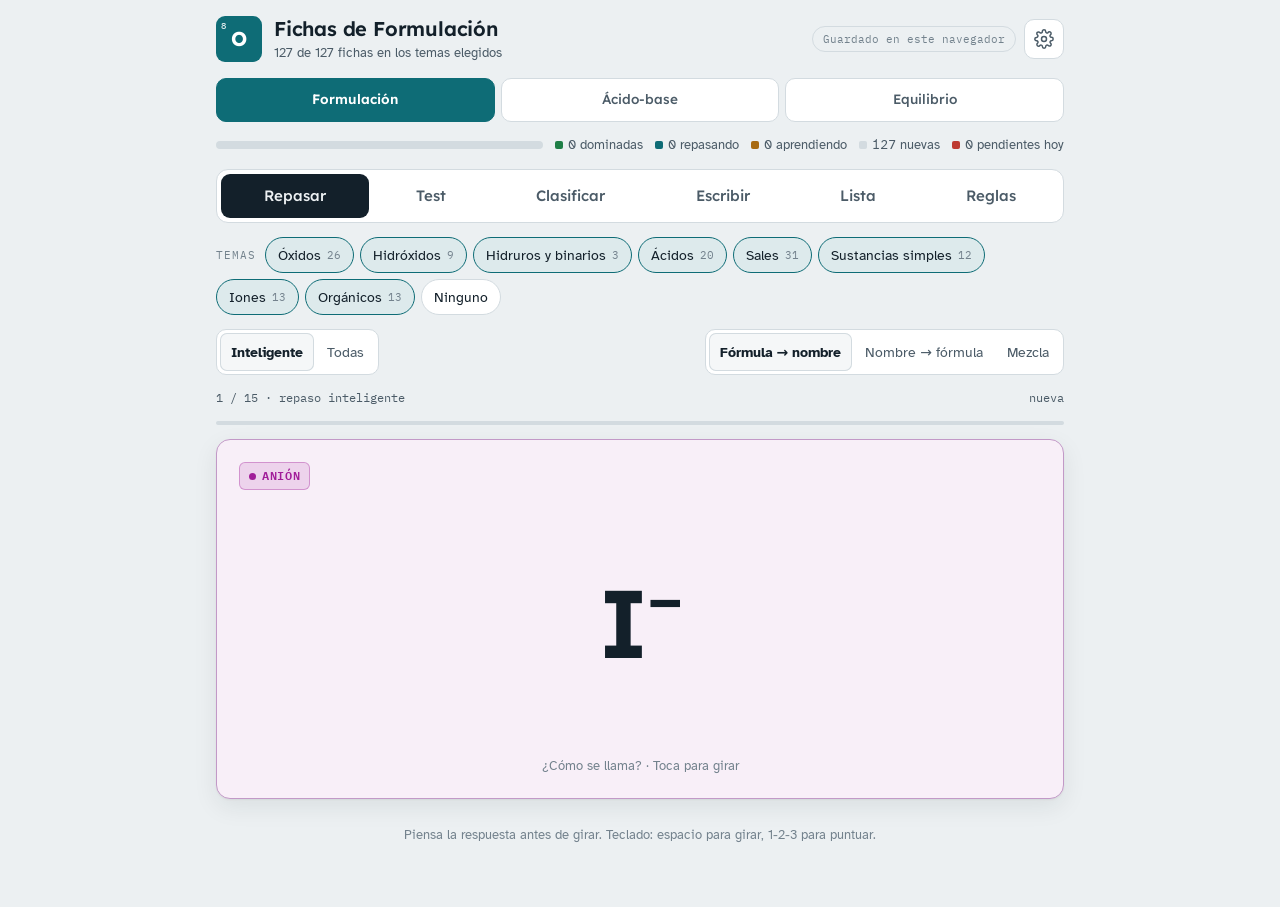
==== commit 5e51ec07: "Añade módulos Ácido-base y Equilibrio químico - Ácido-base: fichas de ácidos/bases fuertes y débiles" ====
--- a/index.html
+++ b/index.html
@@ -71,6 +71,10 @@
 .legend{display:flex; gap:12px; flex-wrap:wrap; font-variant-numeric:tabular-nums}
 .legend span::before{content:""; display:inline-block; width:8px; height:8px; border-radius:2px; margin-right:5px; background:var(--dot)}
 
+.modnav{display:flex; gap:6px; flex-wrap:wrap}
+.modnav a{flex:1 1 96px; text-align:center; text-decoration:none; color:var(--ink-2); border:1px solid var(--line); background:var(--surface); border-radius:10px; padding:9px 12px; min-height:44px; display:flex; align-items:center; justify-content:center; font-family:var(--font-display); font-weight:500; font-size:13.5px}
+.modnav a[aria-current="page"]{background:var(--accent); color:var(--accent-ink); border-color:var(--accent); font-weight:600}
+.modnav a:focus-visible{outline:3px solid var(--accent); outline-offset:2px}
 /* pestañas */
 .tabs{display:flex; gap:4px; background:var(--surface); border:1px solid var(--line); border-radius:12px; padding:4px; overflow-x:auto; scrollbar-width:none}
 .tabs::-webkit-scrollbar{display:none}
@@ -240,6 +244,8 @@
       </button>
     </div>
   </header>
+
+  <nav class="modnav" aria-label="Módulos"><a href="index.html" aria-current="page">Formulación</a><a href="acido-base.html">Ácido-base</a><a href="equilibrio.html">Equilibrio</a></nav>
 
   <div class="meterrow">
     <div class="meter" id="meter" aria-hidden="true"></div>
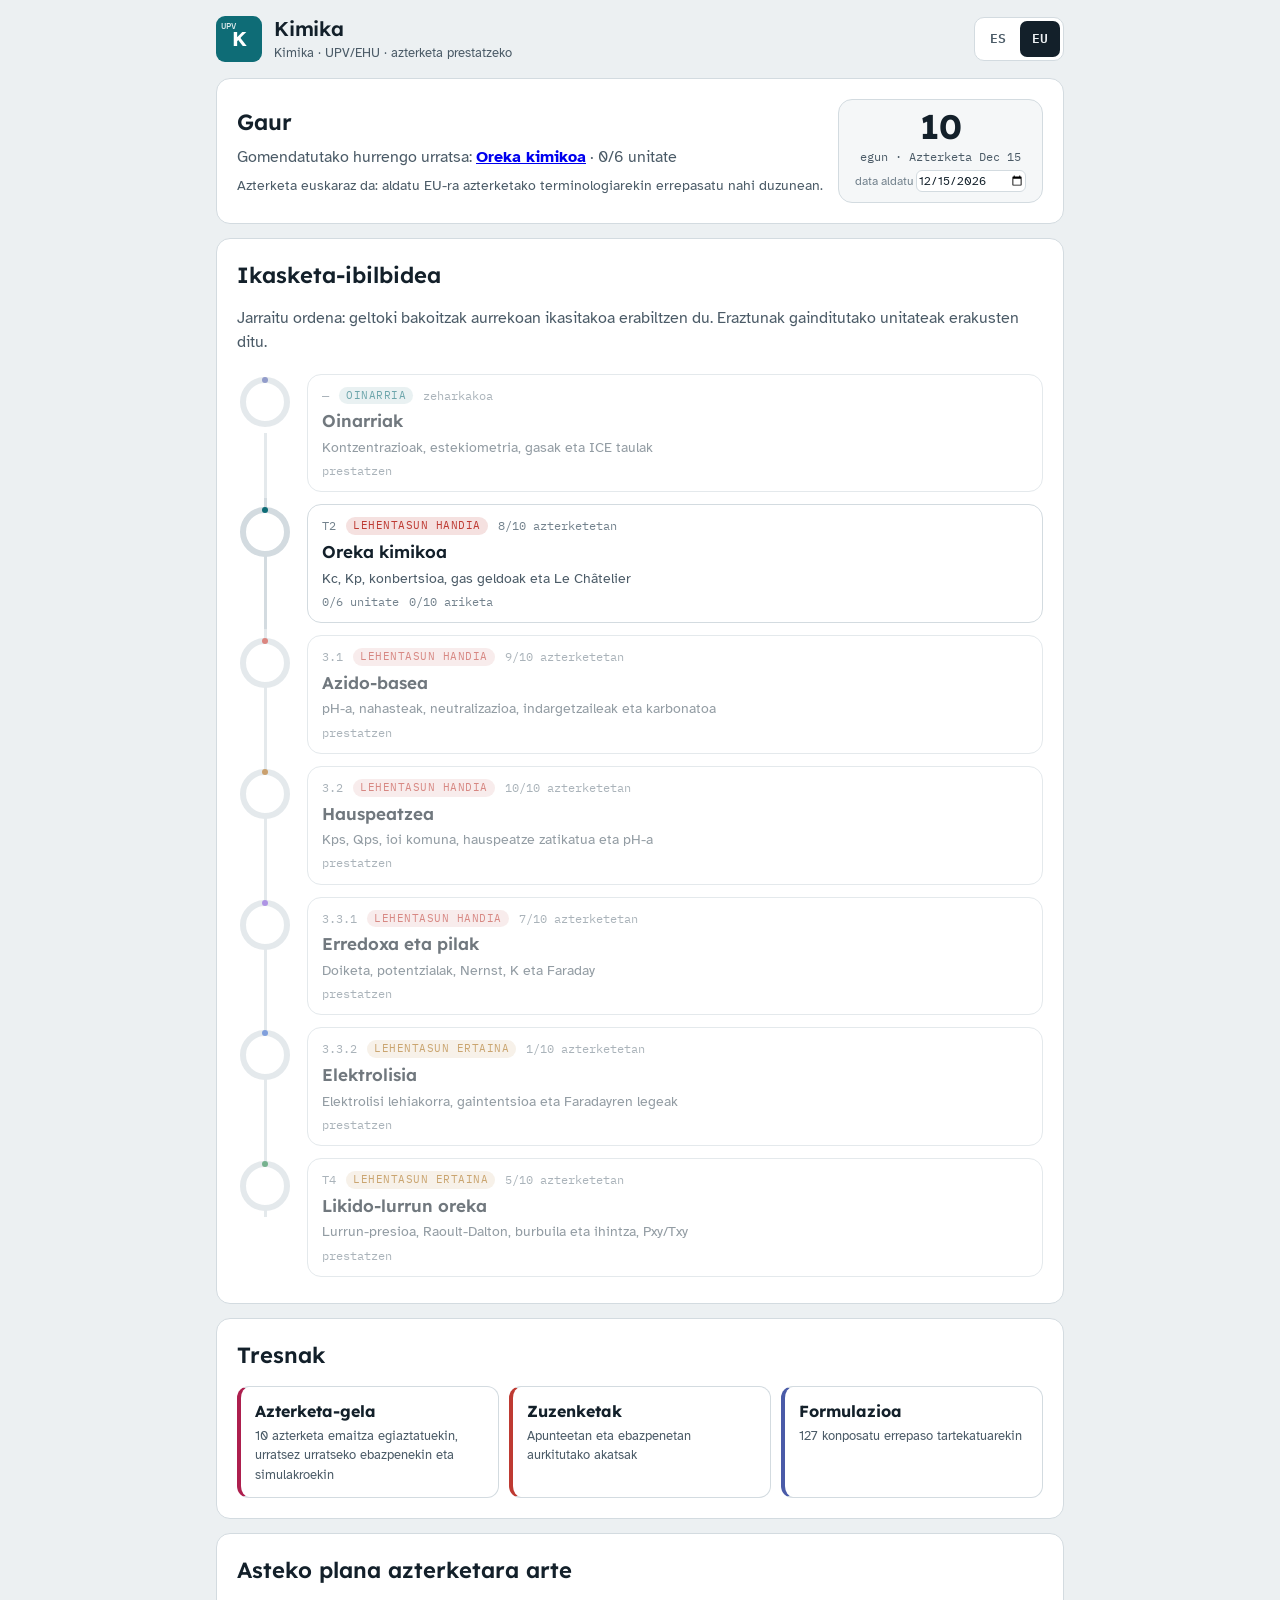
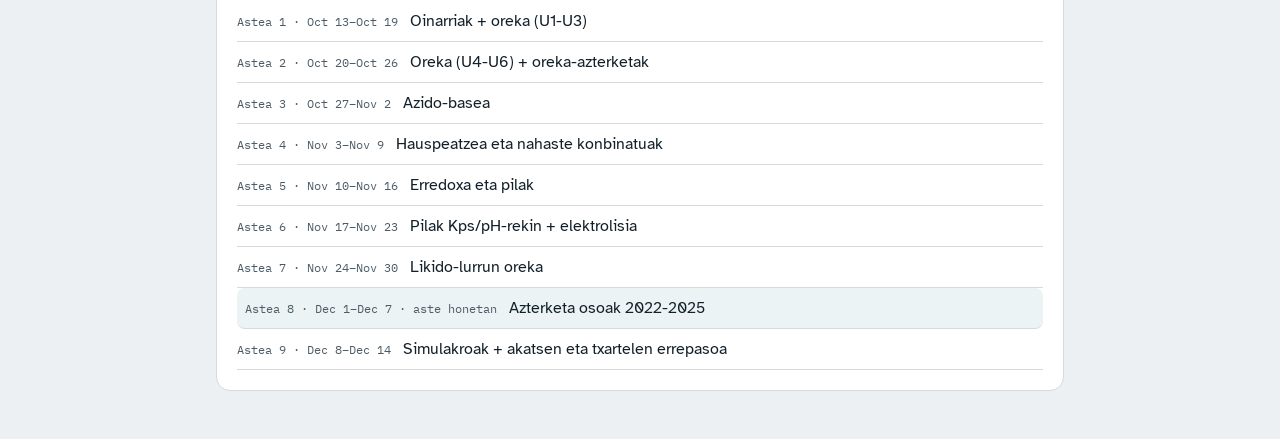
==== commit 68fc58b8: "Reorganiza la app como curso bilingüe Kimika (euskera por defecto) - Inicio con ruta de aprendizaje," ====
--- a/index.html
+++ b/index.html
@@ -1,961 +1,79 @@
-<!doctype html><html lang="es"><head><meta charset="utf-8"><meta name="viewport" content="width=device-width,initial-scale=1,viewport-fit=cover"><link rel="manifest" href="manifest.webmanifest"><link rel="apple-touch-icon" href="icon-180.png"><link rel="icon" type="image/png" href="icon-192.png"><meta name="theme-color" content="#0E6C76"><meta name="apple-mobile-web-app-capable" content="yes"><meta name="mobile-web-app-capable" content="yes"><meta name="apple-mobile-web-app-title" content="Formulación"><meta name="apple-mobile-web-app-status-bar-style" content="default"><style>[hidden]{display:none!important}body{margin:0}img{max-width:100%}:root{padding-top:env(safe-area-inset-top,0px);padding-bottom:env(safe-area-inset-bottom,0px)}</style></head><body>
-<title>Fichas de Formulación</title>
-<link rel="preconnect" href="https://fonts.googleapis.com">
-<link rel="preconnect" href="https://fonts.gstatic.com" crossorigin>
+<!doctype html><html lang="eu"><head><meta charset="utf-8"><meta name="viewport" content="width=device-width,initial-scale=1,viewport-fit=cover"><link rel="manifest" href="manifest.webmanifest"><link rel="apple-touch-icon" href="icon-180.png"><link rel="icon" type="image/png" href="icon-192.png"><meta name="theme-color" content="#0E6C76"><meta name="apple-mobile-web-app-capable" content="yes"><meta name="apple-mobile-web-app-title" content="Kimika"><title>Kimika</title>
+<link rel="preconnect" href="https://fonts.googleapis.com"><link rel="preconnect" href="https://fonts.gstatic.com" crossorigin>
 <link rel="stylesheet" href="https://fonts.googleapis.com/css2?family=Atkinson+Hyperlegible:wght@400;700&family=Lexend:wght@400;500;600;700&family=IBM+Plex+Mono:wght@400;500;600&display=swap">
-<style>
-/* Layout: una columna de estudio (máx. 880px) con pestañas arriba; la ficha ocupa el centro, los colores de categoría siguen la lógica del papel tornasol (básico azul, ácido rojo). */
-:root{
-  --bg:#ECF0F2; --surface:#FFFFFF; --surface-2:#F5F7F8; --ink:#13202A; --ink-2:#4B5B67; --ink-3:#73828D;
-  --line:#D3DBE0; --accent:#0E6C76; --accent-ink:#FFFFFF;
-  --ok:#1F7F47; --warn:#A86A12; --bad:#BE3A32;
-  --font-display:"Lexend", "Segoe UI", system-ui, sans-serif;
-  --font-body:"Atkinson Hyperlegible", "Segoe UI", system-ui, sans-serif;
-  --font-mono:"IBM Plex Mono", ui-monospace, "SF Mono", Menlo, monospace;
-  /* categorías */
-  --c-oxb:#2D60C6; --c-oxa:#C4362C; --c-oxanf:#7A4ED3; --c-oxn:#66717C; --c-per:#B87300;
-  --c-hid:#0B7BA3; --c-hidr:#875729; --c-bin:#875729; --c-oxac:#AD1F4E; --c-hidac:#CC4F14;
-  --c-oxs:#1C7F45; --c-sac:#567F16; --c-salb:#0C8174; --c-elem:#3B4855; --c-cat:#A11D99; --c-an:#A11D99; --c-org:#857400;
-  --shadow:0 1px 2px rgba(19,32,42,.06), 0 8px 24px rgba(19,32,42,.08);
-  --r:14px;
+<link rel="stylesheet" href="estudio.css">
+<style>[hidden]{display:none!important}body{margin:0}:root{padding-top:env(safe-area-inset-top,0px);padding-bottom:env(safe-area-inset-bottom,0px)}</style>
+</head><body>
+<div class="app" id="app"></div>
+<script src="estudio.js"></script>
+<script src="kimika.js"></script>
+<script>
+/* temas con contenido disponible (se cargan para calcular el progreso) */
+const READY=['oreka'];
+(function(){ let n=READY.length; const go=()=>{ if(--n<=0) start(); }; if(!n) start(); READY.forEach(id=>{ const s=document.createElement('script'); s.src='t-'+id+'.js'; s.onload=go; s.onerror=go; document.body.appendChild(s); }); })();
+function start(){
+const E=Estudio, K=Kimika, L=E.L, b=E.b, $=E.$;
+const hub=K.hub;
+const FREQ={oinarriak:['base',b('transversal','zeharkakoa')],oreka:['hi','8/10'],azidobase:['hi','9/10'],hauspeatzea:['hi','10/10'],pilak:['hi','7/10'],elektrolisia:['mid','1/10'],lv:['mid','5/10']};
+const PRIO={hi:b('prioridad alta','lehentasun handia'),mid:b('prioridad media','lehentasun ertaina'),base:b('base','oinarria')};
+const PLAN=[
+  [b('Fundamentos + equilibrio (U1-U3)','Oinarriak + oreka (U1-U3)'),['oinarriak','oreka']],
+  [b('Equilibrio (U4-U6) + exámenes de equilibrio','Oreka (U4-U6) + oreka-azterketak'),['oreka']],
+  [b('Ácido-base','Azido-basea'),['azidobase']],
+  [b('Precipitación y mezclas combinadas','Hauspeatzea eta nahaste konbinatuak'),['hauspeatzea']],
+  [b('Redox y pilas','Erredoxa eta pilak'),['pilak']],
+  [b('Pilas con Kps/pH + electrólisis','Pilak Kps/pH-rekin + elektrolisia'),['pilak','elektrolisia']],
+  [b('Equilibrio líquido-vapor','Likido-lurrun oreka'),['lv']],
+  [b('Exámenes completos 2022-2025','Azterketa osoak 2022-2025'),['az']],
+  [b('Simulacros + repaso de errores y fichas','Simulakroak + akatsen eta txartelen errepasoa'),['az']],
+];
+const TX={
+  title:'Kimika', sub:b('Química · UPV/EHU · preparación del examen','Kimika · UPV/EHU · azterketa prestatzeko'),
+  days:b('días','egun'), exam:b('Examen','Azterketa'), change:b('cambiar fecha','data aldatu'),
+  route:b('Ruta de aprendizaje','Ikasketa-ibilbidea'), routeIntro:b('Sigue el orden: cada parada usa lo que aprendiste en la anterior. El anillo muestra las unidades superadas.','Jarraitu ordena: geltoki bakoitzak aurrekoan ikasitakoa erabiltzen du. Eraztunak gainditutako unitateak erakusten ditu.'),
+  units:b('unidades','unitate'), ex:b('ejercicios','ariketa'), due:b('fichas pendientes','txartel egiteke'), soon:b('en preparación','prestatzen'), exams:b('en exámenes','azterketetan'),
+  plan:b('Plan semanal hasta el examen','Asteko plana azterketara arte'), week:b('Semana','Astea'), now:b('esta semana','aste honetan'),
+  today:b('Hoy','Gaur'), todayNext:b('Siguiente paso recomendado','Gomendatutako hurrengo urratsa'), allDone:b('¡Ruta completa! Pasa a la sala de exámenes.','Ibilbidea osatuta! Joan azterketa-gelara.'),
+  tools:b('Herramientas','Tresnak'), az:b('Sala de exámenes','Azterketa-gela'), azSub:b('10 exámenes con resultados verificados, resoluciones paso a paso y simulacros','10 azterketa emaitza egiaztatuekin, urratsez urratseko ebazpenekin eta simulakroekin'),
+  form:b('Formulación','Formulazioa'), formSub:b('127 compuestos con repaso espaciado','127 konposatu errepaso tartekatuarekin'),
+  fix:b('Correcciones','Zuzenketak'), fixSub:b('Errores detectados en apuntes y soluciones','Apunteetan eta ebazpenetan aurkitutako akatsak'),
+  lang:b('El examen es en euskera: cambia a EU cuando quieras repasar con la terminología del examen.','Azterketa euskaraz da: aldatu EU-ra azterketako terminologiarekin errepasatu nahi duzunean.'),
+};
+$('#app').innerHTML=`<div id="hdr"></div><main id="view" class="rules"></main>`;
+function ring(p,col){ const r=22,c=2*Math.PI*r; return `<svg viewBox="0 0 56 56" aria-hidden="true"><circle cx="28" cy="28" r="${r}" fill="var(--surface)" stroke="var(--line)" stroke-width="6"/><circle cx="28" cy="28" r="${r}" fill="none" stroke="${col}" stroke-width="6" stroke-linecap="round" stroke-dasharray="${c*p} ${c}" transform="rotate(-90 28 28)"/></svg>`; }
+function render(){
+  $('#hdr').innerHTML=`<header class="top"><div class="brand"><div class="tile" aria-hidden="true"><small>UPV</small>K</div><div><h1>${TX.title}</h1><p>${L(TX.sub)}</p></div></div>${E.langSwitch()}</header>`;
+  const ex=new Date((hub.st.exam||K.EXAM_DEFAULT)+'T09:00:00'), now=new Date();
+  const days=Math.max(0,Math.ceil((ex-now)/864e5));
+  const start=new Date(ex); start.setDate(start.getDate()-7*PLAN.length);
+  const wk=Math.floor((now-start)/(7*864e5));
+  const prog=Object.fromEntries(K.TOPICS.map(t=>[t.id,K.progress(t.id)]));
+  // siguiente paso
+  let next=null;
+  for(const t of K.TOPICS){ if(!READY.includes(t.id)) continue; const p=prog[t.id]; if(p.du<p.nu){ next=t; break; } }
+  const fmtD=d=>d.toLocaleDateString(E.lang()==='eu'?'eu-ES':'es-ES',{day:'numeric',month:'short'});
+  $('#view').innerHTML=`
+  <section class="panel"><div class="hero"><div><h2 style="margin:0">${L(TX.today)}</h2>
+      <p class="muted" style="margin:6px 0 0">${next?`${L(TX.todayNext)}: <a href="tema.html?t=${next.id}"><b>${L(next.title)}</b></a> · ${prog[next.id].du}/${prog[next.id].nu} ${L(TX.units)}`:L(TX.allDone)}</p>
+      <p class="muted" style="margin:6px 0 0;font-size:14px">${L(TX.lang)}</p></div>
+    <div class="countdown"><b>${days}</b><span>${L(TX.days)} · ${L(TX.exam)} ${fmtD(ex)}</span><br><label style="font-size:12px;color:var(--ink-3)">${L(TX.change)} <input type="date" id="exdate" value="${hub.st.exam}" style="font:inherit;font-size:12px;border:1px solid var(--line);border-radius:6px;background:var(--surface);color:var(--ink)"></label></div></div></section>
+  <section class="panel"><h2 style="margin:0">${L(TX.route)}</h2><p class="muted" style="margin:0">${L(TX.routeIntro)}</p>
+   <div class="roadmap">${K.TOPICS.map(t=>{ const p=prog[t.id], ready=READY.includes(t.id), [pk,fq]=FREQ[t.id];
+     const inner=`<span class="ring">${ring(ready?p.pct:0,`var(--c-${t.col})`)}</span><span class="card2" style="--cc:var(--c-${t.col})"><span class="meta"><span>${t.ref}</span><span class="prio ${pk}">${L(PRIO[pk])}</span><span>${L(fq)} ${pk!=='base'?L(TX.exams):''}</span></span>
+       <h3>${L(t.title)}</h3><p>${L(t.sub)}</p>
+       <span class="meta">${ready?`<span>${p.du}/${p.nu} ${L(TX.units)}</span><span>${p.dx}/${p.nx} ${L(TX.ex)}</span>${p.due?`<span style="color:var(--bad)">${p.due} ${L(TX.due)}</span>`:''}`:`<span>${L(TX.soon)}</span>`}</span></span>`;
+     return ready?`<a class="stop" href="tema.html?t=${t.id}">${inner}</a>`:`<div class="stop" style="opacity:.6">${inner}</div>`; }).join('')}</div></section>
+  <section class="panel"><h2 style="margin:0">${L(TX.tools)}</h2><div class="tiles">
+    <a class="tilelink" href="azterketak.html" style="--cc:var(--c-exam)"><b>${L(TX.az)}</b><span>${L(TX.azSub)}</span></a>
+    <a class="tilelink" href="azterketak.html#zuzenketak" style="--cc:var(--bad)"><b>${L(TX.fix)}</b><span>${L(TX.fixSub)}</span></a>
+    <a class="tilelink" href="formulacion.html" style="--cc:var(--c-oinarri)"><b>${L(TX.form)}</b><span>${L(TX.formSub)}</span></a></div></section>
+  <section class="panel"><h2 style="margin:0">${L(TX.plan)}</h2><div>${PLAN.map(([txt,ids],i)=>{ const d0=new Date(start); d0.setDate(d0.getDate()+7*i); const d1=new Date(d0); d1.setDate(d1.getDate()+6);
+     return `<div class="week${i===wk?' now':''}"><span class="wd">${L(TX.week)} ${i+1} · ${fmtD(d0)}–${fmtD(d1)}${i===wk?' · '+L(TX.now):''}</span><span>${L(txt)}</span></div>`; }).join('')}</div></section>`;
+  const inp=$('#exdate'); if(inp) inp.addEventListener('change',()=>{ if(inp.value){ hub.st.exam=inp.value; hub.save(); render(); } });
 }
-@media (prefers-color-scheme: dark){
-  :root:not([data-theme="light"]){
-    --bg:#0E151A; --surface:#162028; --surface-2:#1C2831; --ink:#E5ECF0; --ink-2:#A1B0BA; --ink-3:#7D8D98;
-    --line:#2A3944; --accent:#4CBFC8; --accent-ink:#06232A;
-    --ok:#4EC27F; --warn:#E2A944; --bad:#F2766B;
-    --c-oxb:#80A7F3; --c-oxa:#F2806F; --c-oxanf:#B69CF6; --c-oxn:#A5B0BA; --c-per:#EFB54E;
-    --c-hid:#5CC2E6; --c-hidr:#D6A576; --c-bin:#D6A576; --c-oxac:#F27BA0; --c-hidac:#F59C6C;
-    --c-oxs:#6BD399; --c-sac:#AAD66B; --c-salb:#5ED3C3; --c-elem:#C3CED8; --c-cat:#E78CE0; --c-an:#E78CE0; --c-org:#DCCB5E;
-    --shadow:0 1px 2px rgba(0,0,0,.3), 0 10px 28px rgba(0,0,0,.35);
-    color-scheme:dark;
-  }
+E.onLang(render);
+render();
 }
-:root[data-theme="dark"]{
-  --bg:#0E151A; --surface:#162028; --surface-2:#1C2831; --ink:#E5ECF0; --ink-2:#A1B0BA; --ink-3:#7D8D98;
-  --line:#2A3944; --accent:#4CBFC8; --accent-ink:#06232A;
-  --ok:#4EC27F; --warn:#E2A944; --bad:#F2766B;
-  --c-oxb:#80A7F3; --c-oxa:#F2806F; --c-oxanf:#B69CF6; --c-oxn:#A5B0BA; --c-per:#EFB54E;
-  --c-hid:#5CC2E6; --c-hidr:#D6A576; --c-bin:#D6A576; --c-oxac:#F27BA0; --c-hidac:#F59C6C;
-  --c-oxs:#6BD399; --c-sac:#AAD66B; --c-salb:#5ED3C3; --c-elem:#C3CED8; --c-cat:#E78CE0; --c-an:#E78CE0; --c-org:#DCCB5E;
-  --shadow:0 1px 2px rgba(0,0,0,.3), 0 10px 28px rgba(0,0,0,.35);
-  color-scheme:dark;
-}
-*{box-sizing:border-box}
-html,body{min-height:100%}
-body{background:var(--bg); color:var(--ink); font-family:var(--font-body); font-size:16px; line-height:1.5; -webkit-text-size-adjust:100%}
-button{font:inherit; color:inherit; touch-action:manipulation; cursor:pointer}
-button:focus-visible, input:focus-visible, .card:focus-visible{outline:3px solid var(--accent); outline-offset:2px}
-sub,sup{font-size:.62em; line-height:0}
-sub{vertical-align:-.28em} sup{vertical-align:.62em}
-.app{max-width:880px; margin:0 auto; padding-inline:16px; padding-block:14px 48px; display:flex; flex-direction:column; gap:14px}
-
-/* cabecera */
-.top{display:flex; align-items:center; justify-content:space-between; gap:12px; flex-wrap:wrap}
-.brand{display:flex; align-items:center; gap:12px; min-width:0}
-.tile{width:46px; height:46px; border-radius:9px; background:var(--accent); color:var(--accent-ink); display:grid; place-items:center; font-family:var(--font-display); font-weight:700; font-size:20px; position:relative; flex:none}
-.tile small{position:absolute; top:3px; left:5px; font-size:9px; font-family:var(--font-mono); font-weight:500; opacity:.85}
-.brand h1{font-family:var(--font-display); font-size:20px; font-weight:600; margin:0; letter-spacing:-.01em; text-wrap:balance}
-.brand p{margin:0; color:var(--ink-2); font-size:13px}
-.topr{display:flex; align-items:center; gap:8px}
-.sync{font-family:var(--font-mono); font-size:11px; color:var(--ink-3); border:1px solid var(--line); border-radius:99px; padding:4px 10px; white-space:nowrap}
-.sync.on{color:var(--ok); border-color:color-mix(in srgb, var(--ok) 40%, var(--line))}
-.iconbtn{width:40px; height:40px; border-radius:10px; border:1px solid var(--line); background:var(--surface); display:grid; place-items:center}
-.iconbtn svg{width:20px; height:20px; stroke:var(--ink-2)}
-
-/* progreso global */
-.meter{display:flex; gap:3px; height:8px; border-radius:99px; overflow:hidden; background:var(--line)}
-.meter i{display:block; height:100%}
-.meterrow{display:flex; align-items:center; gap:12px; font-size:13px; color:var(--ink-2); flex-wrap:wrap}
-.meterrow .meter{flex:1 1 220px}
-.legend{display:flex; gap:12px; flex-wrap:wrap; font-variant-numeric:tabular-nums}
-.legend span::before{content:""; display:inline-block; width:8px; height:8px; border-radius:2px; margin-right:5px; background:var(--dot)}
-
-.modnav{display:flex; gap:6px; flex-wrap:wrap}
-.modnav a{flex:1 1 96px; text-align:center; text-decoration:none; color:var(--ink-2); border:1px solid var(--line); background:var(--surface); border-radius:10px; padding:9px 12px; min-height:44px; display:flex; align-items:center; justify-content:center; font-family:var(--font-display); font-weight:500; font-size:13.5px}
-.modnav a[aria-current="page"]{background:var(--accent); color:var(--accent-ink); border-color:var(--accent); font-weight:600}
-.modnav a:focus-visible{outline:3px solid var(--accent); outline-offset:2px}
-/* pestañas */
-.tabs{display:flex; gap:4px; background:var(--surface); border:1px solid var(--line); border-radius:12px; padding:4px; overflow-x:auto; scrollbar-width:none}
-.tabs::-webkit-scrollbar{display:none}
-.tabs button{flex:1 0 auto; border:0; background:transparent; padding:10px 14px; border-radius:9px; font-family:var(--font-display); font-weight:500; font-size:15px; color:var(--ink-2); min-height:44px}
-.tabs button[aria-selected="true"]{background:var(--ink); color:var(--bg)}
-
-/* filtros */
-.filters{display:flex; gap:6px; flex-wrap:wrap; align-items:center}
-.filters .lbl{font-family:var(--font-mono); font-size:11px; text-transform:uppercase; letter-spacing:.08em; color:var(--ink-3); margin-right:4px}
-.chipbtn{border:1px solid var(--line); background:var(--surface); border-radius:99px; padding:6px 12px; font-size:14px; min-height:36px; display:inline-flex; align-items:center; gap:6px}
-.chipbtn[aria-pressed="true"]{background:color-mix(in srgb, var(--accent) 14%, var(--surface)); border-color:var(--accent); color:var(--ink)}
-.chipbtn .n{font-family:var(--font-mono); font-size:11px; color:var(--ink-3)}
-
-/* barras de herramientas */
-.bar{display:flex; gap:10px; align-items:center; justify-content:space-between; flex-wrap:wrap}
-.seg{display:inline-flex; border:1px solid var(--line); border-radius:10px; background:var(--surface); padding:3px; gap:2px}
-.seg button{border:0; background:transparent; border-radius:7px; padding:7px 11px; font-size:14px; color:var(--ink-2); min-height:38px}
-.seg button[aria-pressed="true"]{background:var(--surface-2); color:var(--ink); box-shadow:inset 0 0 0 1px var(--line); font-weight:700}
-.count{font-family:var(--font-mono); font-size:12px; color:var(--ink-2); font-variant-numeric:tabular-nums}
-.progress{height:4px; background:var(--line); border-radius:99px; overflow:hidden}
-.progress i{display:block; height:100%; background:var(--accent); transition:width .25s}
-
-/* ficha */
-.stage{perspective:1600px}
-.card{display:block; width:100%; border:0; padding:0; background:transparent; text-align:left; -webkit-tap-highlight-color:transparent}
-.inner{display:grid; transform-style:preserve-3d; -webkit-transform-style:preserve-3d; transition:transform .45s cubic-bezier(.3,.7,.2,1)}
-.card.flipped .inner{transform:rotateY(180deg)}
-.face{grid-area:1/1; backface-visibility:hidden; -webkit-backface-visibility:hidden; border-radius:var(--r); background:var(--surface); border:1px solid var(--line); box-shadow:var(--shadow); min-height:360px; padding:22px; display:flex; flex-direction:column; gap:14px; min-width:0}
-.face.back{transform:rotateY(180deg)}
-.front{background:color-mix(in srgb, var(--cc, var(--ink-3)) 7%, var(--surface)); border-color:color-mix(in srgb, var(--cc, var(--line)) 35%, var(--line))}
-.front.nohint{background:var(--surface); border-color:var(--line)}
-.facehead{display:flex; justify-content:space-between; align-items:center; gap:10px; min-height:28px}
-.big{flex:1; display:grid; place-items:center; text-align:center; padding:12px 0}
-.formula{font-family:var(--font-display); font-weight:600; font-size:clamp(52px, 11vw, 96px); letter-spacing:-.01em; line-height:1.1; overflow-wrap:anywhere}
-.formula.long{font-size:clamp(36px, 7.5vw, 64px)}
-.namebig{font-family:var(--font-display); font-weight:500; font-size:clamp(28px, 5.4vw, 44px); line-height:1.2; text-wrap:balance}
-.hintline{font-size:13px; color:var(--ink-3); text-align:center}
-.chip{display:inline-flex; align-items:center; gap:6px; font-family:var(--font-mono); font-size:11.5px; font-weight:600; text-transform:uppercase; letter-spacing:.06em; padding:4px 9px; border-radius:6px; color:var(--cc); background:color-mix(in srgb, var(--cc) 13%, transparent); border:1px solid color-mix(in srgb, var(--cc) 35%, transparent); white-space:nowrap}
-.chip::before{content:""; width:7px; height:7px; border-radius:50%; background:var(--cc)}
-.lvl{font-family:var(--font-mono); font-size:11px; color:var(--ink-3)}
-.backtop{display:flex; flex-wrap:wrap; align-items:baseline; justify-content:space-between; gap:8px 16px; padding-bottom:12px; border-bottom:1px solid var(--line)}
-.backtop .formula{font-size:clamp(34px,6vw,48px)}
-.backtop .namebig{font-size:clamp(22px,4vw,30px)}
-.names{display:grid; grid-template-columns:max-content 1fr; gap:6px 14px; margin:0; align-items:baseline}
-.names dt{font-family:var(--font-mono); font-size:11px; text-transform:uppercase; letter-spacing:.06em; color:var(--ink-3)}
-.names dd{margin:0; font-size:17px; min-width:0}
-.ox{font-family:var(--font-mono); font-size:13px; color:var(--ink-2); display:flex; gap:8px; flex-wrap:wrap; align-items:baseline}
-.ox b{font-weight:500; color:var(--ink-3); font-size:11px; text-transform:uppercase; letter-spacing:.06em}
-.note{font-size:15px; color:var(--ink-2); background:var(--surface-2); border-radius:10px; padding:10px 12px; border:1px solid var(--line)}
-.note strong{color:var(--ink); font-weight:700}
-.fix{font-size:15px; background:color-mix(in srgb, var(--warn) 11%, var(--surface)); border:1px solid color-mix(in srgb, var(--warn) 40%, var(--line)); border-radius:10px; padding:10px 12px}
-.fix strong{color:var(--warn)}
-.grades{display:grid; grid-template-columns:repeat(3,1fr); gap:10px}
-.gbtn{border:1px solid var(--line); background:var(--surface); border-radius:12px; padding:12px 8px; min-height:58px; display:flex; flex-direction:column; align-items:center; gap:2px; font-weight:700; font-size:16px}
-.gbtn small{font-weight:400; font-size:12px; color:var(--ink-3); font-family:var(--font-mono)}
-.gbtn.g0{color:var(--bad); border-color:color-mix(in srgb, var(--bad) 45%, var(--line))}
-.gbtn.g1{color:var(--warn); border-color:color-mix(in srgb, var(--warn) 45%, var(--line))}
-.gbtn.g2{color:var(--ok); border-color:color-mix(in srgb, var(--ok) 45%, var(--line))}
-.gbtn:active{transform:scale(.98)}
-.primary{border:0; background:var(--accent); color:var(--accent-ink); border-radius:12px; padding:12px 18px; font-weight:700; min-height:48px; font-size:16px}
-.ghost{border:1px solid var(--line); background:var(--surface); border-radius:12px; padding:12px 18px; min-height:48px; font-size:16px}
-.row{display:flex; gap:10px; flex-wrap:wrap}
-
-/* paneles */
-.panel{background:var(--surface); border:1px solid var(--line); border-radius:var(--r); padding:20px; display:flex; flex-direction:column; gap:14px; min-width:0}
-.panel h2{font-family:var(--font-display); font-weight:600; font-size:22px; margin:0; text-wrap:balance}
-.panel h3{font-family:var(--font-display); font-weight:600; font-size:17px; margin:6px 0 0}
-.panel p{margin:0}
-.muted{color:var(--ink-2)}
-.prompt{display:flex; flex-direction:column; align-items:center; gap:10px; padding:18px 0 8px; text-align:center}
-.opts{display:grid; grid-template-columns:repeat(2, minmax(0,1fr)); gap:10px}
-.opt{border:1px solid var(--line); background:var(--surface-2); border-radius:12px; padding:14px; min-height:64px; text-align:left; font-size:17px; display:flex; gap:10px; align-items:center}
-.opt .k{font-family:var(--font-mono); font-size:11px; color:var(--ink-3); border:1px solid var(--line); border-radius:5px; padding:1px 6px; flex:none}
-.opt.f{font-family:var(--font-display); font-weight:600; font-size:24px; justify-content:center}
-.opt.right{border-color:var(--ok); background:color-mix(in srgb, var(--ok) 14%, var(--surface)); }
-.opt.wrong{border-color:var(--bad); background:color-mix(in srgb, var(--bad) 12%, var(--surface)); }
-.opt:disabled{cursor:default; color:inherit}
-.verdict{font-family:var(--font-display); font-weight:600; font-size:18px}
-.verdict.ok{color:var(--ok)} .verdict.bad{color:var(--bad)}
-.catgrid{display:flex; flex-direction:column; gap:10px}
-.catfam{display:flex; flex-wrap:wrap; gap:8px; align-items:center}
-.catfam .fam{font-family:var(--font-mono); font-size:11px; text-transform:uppercase; letter-spacing:.07em; color:var(--ink-3); width:100%}
-.catbtn{border:1px solid color-mix(in srgb, var(--cc) 45%, var(--line)); background:color-mix(in srgb, var(--cc) 8%, var(--surface)); color:var(--ink); border-radius:10px; padding:10px 14px; min-height:44px; font-size:15px; display:inline-flex; align-items:center; gap:8px}
-.catbtn::before{content:""; width:9px; height:9px; border-radius:50%; background:var(--cc)}
-.catbtn.right{outline:3px solid var(--ok)} .catbtn.wrong{outline:3px solid var(--bad)}
-.catbtn:disabled{cursor:default}
-.writebox{display:flex; gap:10px; flex-wrap:wrap}
-.writebox input{flex:1 1 220px; min-width:0; font-family:var(--font-display); font-size:26px; font-weight:600; padding:10px 14px; border-radius:12px; border:1px solid var(--line); background:var(--surface-2); color:var(--ink)}
-.preview{font-family:var(--font-display); font-size:22px; min-height:34px; color:var(--ink-2); text-align:center}
-.keys{display:flex; gap:6px; flex-wrap:wrap; justify-content:center}
-.keys button{min-width:44px; min-height:44px; border:1px solid var(--line); border-radius:9px; background:var(--surface-2); font-family:var(--font-display); font-size:18px}
-.summary{display:flex; gap:10px; flex-wrap:wrap}
-.stat{flex:1 1 120px; border:1px solid var(--line); border-radius:12px; padding:12px; background:var(--surface-2)}
-.stat b{display:block; font-family:var(--font-display); font-size:28px; font-weight:600; font-variant-numeric:tabular-nums}
-.stat span{font-size:13px; color:var(--ink-2)}
-.misslist{display:flex; flex-wrap:wrap; gap:8px}
-.miss{border:1px solid var(--line); border-radius:9px; padding:6px 10px; background:var(--surface-2); font-size:14px}
-.miss .fx{font-family:var(--font-display); font-weight:600; margin-right:6px}
-
-/* lista */
-.search{width:100%; font-size:17px; padding:12px 14px; border-radius:12px; border:1px solid var(--line); background:var(--surface); color:var(--ink)}
-.group{display:flex; flex-direction:column; gap:0; background:var(--surface); border:1px solid var(--line); border-radius:var(--r); overflow:hidden}
-.ghead{display:flex; align-items:center; justify-content:space-between; gap:8px; padding:12px 16px; background:color-mix(in srgb, var(--cc) 9%, var(--surface)); border-bottom:1px solid var(--line)}
-.ghead h3{margin:0; font-family:var(--font-display); font-size:16px; font-weight:600; display:flex; align-items:center; gap:8px}
-.ghead h3::before{content:""; width:10px; height:10px; border-radius:50%; background:var(--cc)}
-.ghead p{margin:0; font-size:13px; color:var(--ink-2); flex:1 1 260px; text-align:right}
-.item{display:grid; grid-template-columns:minmax(110px, 30%) 1fr auto; gap:12px; align-items:center; padding:11px 16px; border:0; border-top:1px solid var(--line); background:transparent; text-align:left; width:100%; min-height:52px}
-.item:first-of-type{border-top:0}
-.item .fx{font-family:var(--font-display); font-weight:600; font-size:20px; overflow-wrap:anywhere}
-.item .nm{min-width:0}
-.item .nm small{display:block; color:var(--ink-3); font-size:13px}
-.item.flag .nm::after{content:"corrección"; font-family:var(--font-mono); font-size:10px; text-transform:uppercase; letter-spacing:.06em; color:var(--warn); margin-left:6px}
-.dots{display:flex; gap:3px}
-.dots i{width:7px; height:7px; border-radius:50%; background:var(--line)}
-.dots i.on{background:var(--accent)}
-
-/* reglas */
-.rules{display:flex; flex-direction:column; gap:14px}
-.steps{margin:0; padding-left:22px; display:flex; flex-direction:column; gap:10px}
-.steps li{padding-left:4px}
-.steps li ul{margin:6px 0 0; padding-left:18px; display:flex; flex-direction:column; gap:4px; color:var(--ink-2)}
-.tw{overflow-x:auto}
-table{border-collapse:collapse; width:100%; font-size:15px}
-th,td{text-align:left; padding:8px 10px; border-bottom:1px solid var(--line); vertical-align:top}
-th{font-family:var(--font-mono); font-size:11px; text-transform:uppercase; letter-spacing:.06em; color:var(--ink-3); font-weight:500}
-td .fx, .fx{font-family:var(--font-display); font-weight:600}
-.mnemo{font-family:var(--font-display); font-size:19px; font-weight:500; border-left:0; background:color-mix(in srgb, var(--accent) 10%, var(--surface)); border-radius:10px; padding:12px 14px}
-.eq{font-family:var(--font-display); font-size:17px}
-.fixlist{margin:0; padding-left:20px; display:flex; flex-direction:column; gap:8px}
-.legendgrid{display:grid; grid-template-columns:repeat(auto-fill, minmax(220px,1fr)); gap:8px}
-.legendgrid div{display:flex; gap:8px; align-items:flex-start; font-size:14px; color:var(--ink-2)}
-.legendgrid div .chip{flex:none}
-
-/* modal */
-.overlay{position:fixed; inset:0; background:rgba(8,14,18,.5); display:flex; align-items:flex-end; justify-content:center; padding:16px; z-index:20}
-.sheet{width:100%; max-width:640px; max-height:88vh; overflow:auto; background:var(--surface); border-radius:var(--r); border:1px solid var(--line); box-shadow:var(--shadow); padding:20px; display:flex; flex-direction:column; gap:14px}
-@media (min-width:700px){ .overlay{align-items:center} }
-.sheet .close{align-self:flex-end}
-label.set{display:flex; justify-content:space-between; align-items:center; gap:12px; flex-wrap:wrap}
-
-@media (max-width:560px){
-  .opts{grid-template-columns:1fr}
-  .face{min-height:320px; padding:18px}
-  .item{grid-template-columns:96px 1fr auto}
-  .names{grid-template-columns:1fr}
-  .names dt{margin-top:6px}
-}
-@media (prefers-reduced-motion: reduce){
-  .inner{transition:none}
-  .progress i{transition:none}
-}
-</style>
-
-<div class="app">
-  <header class="top">
-    <div class="brand">
-      <div class="tile" aria-hidden="true"><small>8</small>O</div>
-      <div>
-        <h1>Fichas de Formulación</h1>
-        <p id="subtitle">Química inorgánica y orgánica básica</p>
-      </div>
-    </div>
-    <div class="topr">
-      <span class="sync" id="sync">Guardado en este navegador</span>
-      <button class="iconbtn" id="openSettings" aria-label="Ajustes">
-        <svg viewBox="0 0 24 24" fill="none" stroke-width="1.8" stroke-linecap="round" stroke-linejoin="round"><circle cx="12" cy="12" r="3"/><path d="M19.4 15a1.7 1.7 0 0 0 .3 1.8l.1.1a2 2 0 1 1-2.8 2.8l-.1-.1a1.7 1.7 0 0 0-1.8-.3 1.7 1.7 0 0 0-1 1.5V21a2 2 0 1 1-4 0v-.1a1.7 1.7 0 0 0-1.1-1.5 1.7 1.7 0 0 0-1.8.3l-.1.1a2 2 0 1 1-2.8-2.8l.1-.1a1.7 1.7 0 0 0 .3-1.8 1.7 1.7 0 0 0-1.5-1H3a2 2 0 1 1 0-4h.1a1.7 1.7 0 0 0 1.5-1.1 1.7 1.7 0 0 0-.3-1.8l-.1-.1a2 2 0 1 1 2.8-2.8l.1.1a1.7 1.7 0 0 0 1.8.3H9a1.7 1.7 0 0 0 1-1.5V3a2 2 0 1 1 4 0v.1a1.7 1.7 0 0 0 1 1.5 1.7 1.7 0 0 0 1.8-.3l.1-.1a2 2 0 1 1 2.8 2.8l-.1.1a1.7 1.7 0 0 0-.3 1.8V9a1.7 1.7 0 0 0 1.5 1H21a2 2 0 1 1 0 4h-.1a1.7 1.7 0 0 0-1.5 1z"/></svg>
-      </button>
-    </div>
-  </header>
-
-  <nav class="modnav" aria-label="Módulos"><a href="index.html" aria-current="page">Formulación</a><a href="acido-base.html">Ácido-base</a><a href="equilibrio.html">Equilibrio</a></nav>
-
-  <div class="meterrow">
-    <div class="meter" id="meter" aria-hidden="true"></div>
-    <div class="legend" id="legend"></div>
-  </div>
-
-  <nav class="tabs" role="tablist" id="tabs">
-    <button role="tab" data-tab="repasar" aria-selected="true">Repasar</button>
-    <button role="tab" data-tab="test" aria-selected="false">Test</button>
-    <button role="tab" data-tab="clasificar" aria-selected="false">Clasificar</button>
-    <button role="tab" data-tab="escribir" aria-selected="false">Escribir</button>
-    <button role="tab" data-tab="lista" aria-selected="false">Lista</button>
-    <button role="tab" data-tab="reglas" aria-selected="false">Reglas</button>
-  </nav>
-
-  <div class="filters" id="filters"></div>
-
-  <main id="view"></main>
-</div>
-
-<div class="overlay" id="overlay" hidden></div>
-
-<script>
-/* ================= DATOS ================= */
-const FAMS = [
-  {k:'oxidos', n:'Óxidos', cats:['oxb','oxa','oxanf','oxn','per']},
-  {k:'hidroxidos', n:'Hidróxidos', cats:['hid']},
-  {k:'binarios', n:'Hidruros y binarios', cats:['hidr','bin']},
-  {k:'acidos', n:'Ácidos', cats:['oxac','hidac']},
-  {k:'sales', n:'Sales', cats:['oxs','sac','salb']},
-  {k:'simples', n:'Sustancias simples', cats:['elem']},
-  {k:'iones', n:'Iones', cats:['cat','an']},
-  {k:'organicos', n:'Orgánicos', cats:['org']},
-];
-const CATS = {
-  oxb:  {n:'Óxido básico', r:'Metal + oxígeno (O con −2). Con agua forma un hidróxido: {CaO} + {H2O} → {Ca(OH)2}.'},
-  oxa:  {n:'Óxido ácido', r:'No metal (o metal con n.º de oxidación alto, +6 o +7) + oxígeno. Con agua forma un oxácido: {SO3} + {H2O} → {H2SO4}. Nombre tradicional: anhídrido.'},
-  oxanf:{n:'Óxido anfótero', r:'Reacciona tanto con ácidos como con bases. Típicos: Al, Zn, Pb, Sn, Cr(III), Mn(IV), Ti(IV).'},
-  oxn:  {n:'Óxido neutro', r:'Óxido de no metal que no forma ácido con agua ni reacciona con bases: {CO}, {NO}, {N2O}.'},
-  per:  {n:'Peróxido', r:'Contiene el ion peróxido {O2^2-} (enlace O–O): el oxígeno tiene −1. El subíndice 2 del O nunca se simplifica.'},
-  hid:  {n:'Hidróxido', r:'Metal (o {NH4^+}) unido a grupos {OH^-}. Son bases.'},
-  hidr: {n:'Hidruro', r:'Combinación binaria del H con otro elemento. Los del grupo 15 ({NH3}, {PH3}) no son ácidos y tienen nombre propio.'},
-  bin:  {n:'Binario covalente', r:'Dos no metales, sin H ni O. Se nombra con -uro el elemento de la derecha: tricloruro de fósforo.'},
-  oxac: {n:'Oxácido', r:'H + no metal (o metal de transición con n.º de oxidación alto) + O. Se nombra con hipo…oso, …oso, …ico, per…ico.'},
-  hidac:{n:'Hidrácido', r:'H + no metal de los grupos 16–17 (o el grupo CN). En disolución acuosa: ácido …hídrico. Sin agua: …uro de hidrógeno.'},
-  oxs:  {n:'Oxisal', r:'Metal (o {NH4^+}) + oxoanión. Sale de sustituir todos los H del oxácido: …ico → …ato, …oso → …ito.'},
-  sac:  {n:'Sal ácida', r:'Sal cuyo anión conserva algún H del ácido: hidrogeno-, dihidrogeno- (antes "bi-" o "…ácido").'},
-  salb: {n:'Sal binaria', r:'Metal + no metal (sin O ni H). Se nombra …uro de metal: cloruro de sodio.'},
-  elem: {n:'Sustancia simple', r:'Un único elemento: átomos (metales, gases nobles, C) o moléculas ({O2}, {O3}, {Cl2}…). N.º de oxidación 0.'},
-  cat:  {n:'Catión', r:'Especie con carga positiva.'},
-  an:   {n:'Anión', r:'Especie con carga negativa: …uro (monoatómicos) o …ato / …ito (oxoaniones).'},
-  org:  {n:'Orgánico', r:'Compuestos del carbono con enlaces C–H. {CO}, {CO2}, {H2CO3}, carbonatos y cianuros se estudian como inorgánicos.'},
-};
-const famOf = {}; FAMS.forEach(f=>f.cats.forEach(c=>famOf[c]=f.k));
-
-// f: fórmula (dígitos = subíndices, ^ = carga), c: categoría, nm: [etiqueta, nombre] (el primero es el principal)
-// ox: números de oxidación, t: truco/explicación, x: corrección a la hoja, a: fórmulas alternativas aceptadas, s: subtipo
-const CARDS = [
-// ---- ÓXIDOS ----
-{f:'Na2O', c:'oxb', nm:[['Stock','óxido de sodio'],['Sistemática','óxido de disodio']], ox:'Na +1 · O −2', t:'{Na2O} + {H2O} → 2 {NaOH}. El Na solo tiene +1, por eso no se escribe (I).'},
-{f:'Al2O3', c:'oxanf', nm:[['Stock','óxido de aluminio'],['Sistemática','trióxido de dialuminio'],['Común','alúmina']], ox:'Al +3 · O −2', t:'Anfótero: se disuelve en ácidos (da Al³⁺) y en bases fuertes (da aluminatos). En formulación básica se agrupa con los óxidos metálicos.'},
-{f:'Fe2O3', c:'oxb', nm:[['Stock','óxido de hierro(III)'],['Tradicional','óxido férrico'],['Sistemática','trióxido de dihierro']], ox:'Fe +3 · O −2', t:'Fe: +2 (…oso) y +3 (…ico). Es la hematita y la base de la herrumbre. Básico, aunque débilmente anfótero.'},
-{f:'FeO', c:'oxb', nm:[['Stock','óxido de hierro(II)'],['Tradicional','óxido ferroso'],['Sistemática','monóxido de hierro']], ox:'Fe +2 · O −2', t:'Fe²⁺ y O²⁻: las cargas se compensan 1 a 1.'},
-{f:'Ag2O', c:'oxb', nm:[['Stock','óxido de plata'],['Sistemática','óxido de diplata']], ox:'Ag +1 · O −2', t:'La plata actúa con +1, por eso no lleva (I).'},
-{f:'MgO', c:'oxb', nm:[['Stock','óxido de magnesio'],['Común','magnesia']], ox:'Mg +2 · O −2'},
-{f:'NiO', c:'oxb', nm:[['Stock','óxido de níquel(II)'],['Tradicional','óxido niqueloso'],['Sistemática','monóxido de níquel']], ox:'Ni +2 · O −2', x:'La hoja pone "óxido de níquel". El Ni actúa con +2 y +3, así que en Stock hay que indicar (II).'},
-{f:'MnO2', c:'oxanf', nm:[['Sistemática','dióxido de manganeso'],['Stock','óxido de manganeso(IV)'],['Común','pirolusita (mineral)']], ox:'Mn +4 · O −2', t:'El carácter ácido sube con el n.º de oxidación: {MnO} básico, {MnO2} anfótero, {Mn2O7} ácido.'},
-{f:'TiO2', c:'oxanf', nm:[['Sistemática','dióxido de titanio'],['Stock','óxido de titanio(IV)']], ox:'Ti +4 · O −2', t:'Pigmento blanco de pinturas y cremas solares. Anfótero débil.'},
-{f:'ZnO', c:'oxanf', nm:[['Stock','óxido de cinc'],['Variante','óxido de zinc']], ox:'Zn +2 · O −2', t:'Anfótero: con bases forma cincatos. "Cinc" y "zinc" son correctas.'},
-{f:'CrO3', c:'oxa', nm:[['Sistemática','trióxido de cromo'],['Stock','óxido de cromo(VI)'],['Tradicional','anhídrido crómico']], ox:'Cr +6 · O −2', t:'Un metal con n.º de oxidación alto da óxidos ácidos: {CrO3} + {H2O} → {H2CrO4} (ácido crómico).'},
-{f:'CaO', c:'oxb', nm:[['Stock','óxido de calcio'],['Común','cal viva']], ox:'Ca +2 · O −2', t:'{CaO} + {H2O} → {Ca(OH)2} (cal apagada).'},
-{f:'CuO', c:'oxb', nm:[['Stock','óxido de cobre(II)'],['Tradicional','óxido cúprico'],['Sistemática','monóxido de cobre']], ox:'Cu +2 · O −2', t:'Cu: +1 (…oso) y +2 (…ico).'},
-{f:'Cu2O', c:'oxb', nm:[['Stock','óxido de cobre(I)'],['Tradicional','óxido cuproso'],['Sistemática','óxido de dicobre']], ox:'Cu +1 · O −2'},
-{f:'Na2O2', c:'per', nm:[['Común','peróxido de sodio'],['Sistemática','dióxido de disodio']], ox:'Na +1 · O −1 (ion {O2^2-})', t:'No se simplifica a NaO: el O₂ es el ion peróxido {O2^2-}.'},
-{f:'CO', c:'oxn', nm:[['Sistemática','monóxido de carbono'],['Stock','óxido de carbono(II)']], ox:'C +2 · O −2', t:'Neutro: no forma ácido con agua. Gas muy tóxico (se une a la hemoglobina).'},
-{f:'CO2', c:'oxa', nm:[['Sistemática','dióxido de carbono'],['Stock','óxido de carbono(IV)'],['Tradicional','anhídrido carbónico']], ox:'C +4 · O −2', t:'{CO2} + {H2O} → {H2CO3} (ácido carbónico).'},
-{f:'SO3', c:'oxa', nm:[['Sistemática','trióxido de azufre'],['Stock','óxido de azufre(VI)'],['Tradicional','anhídrido sulfúrico']], ox:'S +6 · O −2', t:'{SO3} + {H2O} → {H2SO4}.'},
-{f:'SO2', c:'oxa', nm:[['Sistemática','dióxido de azufre'],['Stock','óxido de azufre(IV)'],['Tradicional','anhídrido sulfuroso']], ox:'S +4 · O −2', t:'{SO2} + {H2O} → {H2SO3}. Causa de la lluvia ácida junto con los NOₓ.'},
-{f:'N2O', c:'oxn', nm:[['Sistemática','óxido de dinitrógeno'],['Tradicional','óxido nitroso'],['Común','gas hilarante']], ox:'N +1 · O −2', t:'Ojo: "óxido nitroso" es {N2O} y "óxido nítrico" es {NO}. No guardan relación con los ácidos nitroso y nítrico.'},
-{f:'NO', c:'oxn', nm:[['Sistemática','monóxido de nitrógeno'],['Stock','óxido de nitrógeno(II)'],['Tradicional','óxido nítrico']], ox:'N +2 · O −2', t:'Neutro. En el aire se oxida enseguida a {NO2}.'},
-{f:'NO2', c:'oxa', nm:[['Sistemática','dióxido de nitrógeno'],['Stock','óxido de nitrógeno(IV)']], ox:'N +4 · O −2', t:'Gas pardo. Óxido ácido "mixto": 2 {NO2} + {H2O} → {HNO3} + {HNO2}. Por eso no tiene nombre de anhídrido.'},
-{f:'N2O4', c:'oxa', nm:[['Sistemática','tetraóxido de dinitrógeno'],['Stock','óxido de nitrógeno(IV)']], ox:'N +4 · O −2', t:'Dímero del NO₂ (2 {NO2} ⇌ {N2O4}); no se simplifica. Su nombre Stock coincide con el del NO₂, por eso se usa la sistemática.'},
-{f:'N2O3', c:'oxa', nm:[['Sistemática','trióxido de dinitrógeno'],['Stock','óxido de nitrógeno(III)'],['Tradicional','anhídrido nitroso']], ox:'N +3 · O −2', t:'{N2O3} + {H2O} → 2 {HNO2} (ácido nitroso).'},
-{f:'N2O5', c:'oxa', nm:[['Sistemática','pentaóxido de dinitrógeno'],['Stock','óxido de nitrógeno(V)'],['Tradicional','anhídrido nítrico']], ox:'N +5 · O −2', t:'{N2O5} + {H2O} → 2 {HNO3} (ácido nítrico).'},
-{f:'H2O2', c:'per', nm:[['Común','peróxido de hidrógeno'],['Sistemática','dióxido de dihidrógeno'],['Común','agua oxigenada']], ox:'H +1 · O −1', t:'"Agua oxigenada" es en rigor su disolución acuosa (la de farmacia, al 3 %). No se simplifica a HO.'},
-// ---- HIDRÓXIDOS ----
-{f:'KOH', c:'hid', nm:[['Stock','hidróxido de potasio'],['Común','potasa cáustica']], ox:'K +1 · OH −1', t:'Base fuerte. "Potasa" a secas también se ha usado para el {K2CO3}; lo preciso para el KOH es "potasa cáustica".'},
-{f:'NH4OH', c:'hid', nm:[['Común','hidróxido de amonio'],['Más correcto','amoníaco acuoso, NH₃(ac)']], ox:'N −3 · H +1 (catión {NH4^+})', t:'No se ha aislado como compuesto: es una disolución de amoníaco en agua ({NH3} + {H2O} ⇌ {NH4^+} + {OH^-}). Base débil.'},
-{f:'NaOH', c:'hid', nm:[['Stock','hidróxido de sodio'],['Común','sosa cáustica']], ox:'Na +1 · OH −1', t:'Base fuerte. Se usa para fabricar jabón.'},
-{f:'Ca(OH)2', c:'hid', nm:[['Stock','hidróxido de calcio'],['Sistemática','dihidróxido de calcio'],['Común','cal apagada']], ox:'Ca +2 · OH −1', t:'El paréntesis es obligatorio: el 2 multiplica todo el grupo OH.'},
-{f:'Al(OH)3', c:'hid', nm:[['Stock','hidróxido de aluminio'],['Sistemática','trihidróxido de aluminio']], ox:'Al +3 · OH −1', t:'Anfótero, como su óxido {Al2O3}. Se usa como antiácido.'},
-{f:'Fe(OH)2', c:'hid', nm:[['Stock','hidróxido de hierro(II)'],['Tradicional','hidróxido ferroso'],['Sistemática','dihidróxido de hierro']], ox:'Fe +2 · OH −1'},
-{f:'Fe(OH)3', c:'hid', nm:[['Stock','hidróxido de hierro(III)'],['Tradicional','hidróxido férrico'],['Sistemática','trihidróxido de hierro']], ox:'Fe +3 · OH −1'},
-{f:'Pb(OH)2', c:'hid', nm:[['Stock','hidróxido de plomo(II)'],['Tradicional','hidróxido plumboso'],['Sistemática','dihidróxido de plomo']], ox:'Pb +2 · OH −1', t:'Pb: +2 (…oso) y +4 (…ico). Anfótero.'},
-{f:'Mg(OH)2', c:'hid', nm:[['Stock','hidróxido de magnesio'],['Sistemática','dihidróxido de magnesio'],['Común','leche de magnesia (suspensión)']], ox:'Mg +2 · OH −1'},
-// ---- HIDRUROS Y BINARIOS ----
-{f:'PH3', c:'hidr', nm:[['Tradicional','fosfina'],['IUPAC','fosfano'],['Sistemática','trihidruro de fósforo']], ox:'P −3 · H +1', t:'La IUPAC (2005) prefiere "fosfano"; "fosfina" sigue siendo muy usado. Gas muy tóxico.'},
-{f:'NH3', c:'hidr', nm:[['Común','amoníaco'],['IUPAC','azano'],['Sistemática','trihidruro de nitrógeno']], ox:'N −3 · H +1', t:'La IUPAC acepta "amoníaco" (también "amoniaco"). Base débil: {NH3} + {H^+} → {NH4^+}.'},
-{f:'PCl3', c:'bin', nm:[['Sistemática','tricloruro de fósforo'],['Stock','cloruro de fósforo(III)']], ox:'P +3 · Cl −1', t:'Se nombra primero, con -uro, el elemento más electronegativo (el de la derecha).', x:'La hoja lo pone junto a los hidruros, pero no lleva H: es un haluro de no metal (binario covalente).'},
-// ---- OXÁCIDOS ----
-{f:'H2SO4', c:'oxac', nm:[['Tradicional','ácido sulfúrico'],['Hidrógeno','dihidrogeno(tetraoxidosulfato)']], ox:'H +1 · S +6 · O −2', t:'Ácido fuerte. Anión {SO4^2-}: sulfato (…ico → …ato).'},
-{f:'H2SO3', c:'oxac', nm:[['Tradicional','ácido sulfuroso'],['Hidrógeno','dihidrogeno(trioxidosulfato)']], ox:'H +1 · S +4 · O −2', t:'…oso → …ito: sulfito {SO3^2-}.'},
-{f:'HClO4', c:'oxac', nm:[['Tradicional','ácido perclórico'],['Hidrógeno','hidrogeno(tetraoxidoclorato)']], ox:'H +1 · Cl +7 · O −2', t:'Serie del Cl: hipo…oso (+1), …oso (+3), …ico (+5), per…ico (+7). Uno de los ácidos más fuertes.'},
-{f:'HClO3', c:'oxac', nm:[['Tradicional','ácido clórico'],['Hidrógeno','hidrogeno(trioxidoclorato)']], ox:'H +1 · Cl +5 · O −2', t:'Sus sales son cloratos ({KClO3}).'},
-{f:'HClO2', c:'oxac', nm:[['Tradicional','ácido cloroso'],['Hidrógeno','hidrogeno(dioxidoclorato)']], ox:'H +1 · Cl +3 · O −2', t:'Sus sales son cloritos.'},
-{f:'HClO', c:'oxac', nm:[['Tradicional','ácido hipocloroso'],['Hidrógeno','hidrogeno(oxidoclorato)']], ox:'H +1 · Cl +1 · O −2', a:['HOCl'], t:'Su sal sódica, {NaClO} (hipoclorito de sodio), es la lejía. La IUPAC lo escribe HOCl porque el H va unido al O.'},
-{f:'HNO3', c:'oxac', nm:[['Tradicional','ácido nítrico'],['Hidrógeno','hidrogeno(trioxidonitrato)']], ox:'H +1 · N +5 · O −2', t:'Ácido fuerte. {N2O5} + {H2O} → 2 {HNO3}.'},
-{f:'HNO2', c:'oxac', nm:[['Tradicional','ácido nitroso'],['Hidrógeno','hidrogeno(dioxidonitrato)']], ox:'H +1 · N +3 · O −2', t:'Ácido débil. Sus sales son nitritos ({NaNO2}).'},
-{f:'H2CO3', c:'oxac', nm:[['Tradicional','ácido carbónico'],['Hidrógeno','dihidrogeno(trioxidocarbonato)']], ox:'H +1 · C +4 · O −2', t:'Inestable: se descompone en {CO2} + {H2O}. Da carbonatos ({CO3^2-}) e hidrogenocarbonatos ({HCO3^-}).'},
-{f:'H2CrO4', c:'oxac', nm:[['Tradicional','ácido crómico'],['Hidrógeno','dihidrogeno(tetraoxidocromato)']], ox:'H +1 · Cr +6 · O −2', t:'Mismo n.º de oxidación que el ácido dicrómico {H2Cr2O7}, del que sale el dicromato {K2Cr2O7}.'},
-{f:'HMnO4', c:'oxac', nm:[['Tradicional','ácido permangánico'],['Hidrógeno','hidrogeno(tetraoxidomanganato)']], ox:'H +1 · Mn +7 · O −2', t:'Da el permanganato {MnO4^-} ({KMnO4}).'},
-{f:'H3PO4', c:'oxac', nm:[['Tradicional','ácido fosfórico'],['Tradicional','ácido ortofosfórico'],['Hidrógeno','trihidrogeno(tetraoxidofosfato)']], ox:'H +1 · P +5 · O −2', t:'"Orto" indica la forma más hidratada: {P2O5} + 3 {H2O} → 2 {H3PO4}. Triprótico: {H2PO4^-}, {HPO4^2-}, {PO4^3-}.'},
-{f:'H3PO3', c:'oxac', nm:[['Tradicional','ácido fosforoso'],['Tradicional','ácido ortofosforoso'],['IUPAC','ácido fosfónico, HPO(OH)₂']], ox:'H +1 · P +3 · O −2', t:'Tiene 3 H pero solo 2 son ácidos: uno está unido directamente al P. Es diprótico.'},
-{f:'H3AsO4', c:'oxac', nm:[['Tradicional','ácido arsénico'],['Tradicional','ácido ortoarsénico'],['Hidrógeno','trihidrogeno(tetraoxidoarseniato)']], ox:'H +1 · As +5 · O −2', t:'El As está en el grupo del P (15): se formula igual que el {H3PO4}. Sus sales son arseniatos.'},
-// ---- HIDRÁCIDOS ----
-{f:'HI', c:'hidac', nm:[['En disolución','ácido yodhídrico'],['Sin agua','yoduro de hidrógeno'],['Variante','ácido iodhídrico']], ox:'H +1 · I −1', t:'Ácido fuerte. La RAE prefiere "yodo", pero "iodo" también es válida.'},
-{f:'HBr', c:'hidac', nm:[['En disolución','ácido bromhídrico'],['Sin agua','bromuro de hidrógeno']], ox:'H +1 · Br −1', t:'Ácido fuerte.'},
-{f:'HCl', c:'hidac', nm:[['En disolución','ácido clorhídrico'],['Sin agua','cloruro de hidrógeno'],['Común','salfumán (disolución comercial)']], ox:'H +1 · Cl −1', t:'"(ac)" en la hoja significa "en disolución acuosa": solo entonces se llama ácido …hídrico. Ácido fuerte.'},
-{f:'HF', c:'hidac', nm:[['En disolución','ácido fluorhídrico'],['Sin agua','fluoruro de hidrógeno']], ox:'H +1 · F −1', t:'A diferencia de HCl, HBr y HI, es un ácido DÉBIL (el enlace H–F es muy fuerte). Ataca el vidrio.'},
-{f:'HCN', c:'hidac', nm:[['En disolución','ácido cianhídrico'],['Sin agua','cianuro de hidrógeno']], ox:'H +1 · C +2 · N −3', t:'No es binario (tiene 3 elementos), pero el {CN^-} se comporta como un haluro y se nombra igual. Débil y muy tóxico.'},
-{f:'H2S', c:'hidac', nm:[['En disolución','ácido sulfhídrico'],['Sin agua','sulfuro de hidrógeno'],['IUPAC','sulfano']], ox:'H +1 · S −2', t:'Olor a huevo podrido. Ácido débil.'},
-// ---- OXISALES ----
-{f:'KMnO4', c:'oxs', nm:[['Stock','permanganato de potasio'],['Tradicional','permanganato potásico'],['Sistemática','tetraoxidomanganato de potasio']], ox:'K +1 · Mn +7 · O −2', t:'Morado intenso, oxidante fuerte. {HMnO4} → {MnO4^-} (per…ico → per…ato).'},
-{f:'K2Cr2O7', c:'oxs', nm:[['Stock','dicromato de potasio'],['Tradicional','dicromato potásico'],['Sistemática','heptaoxidodicromato de dipotasio']], ox:'K +1 · Cr +6 · O −2', t:'Naranja, oxidante. Anión dicromato {Cr2O7^2-}.'},
-{f:'Na2SO4', c:'oxs', nm:[['Stock','sulfato de sodio'],['Tradicional','sulfato sódico'],['Sistemática','tetraoxidosulfato de disodio']], ox:'Na +1 · S +6 · O −2', t:'2 Na⁺ compensan la carga 2− del {SO4^2-}.'},
-{f:'MnSO4', c:'oxs', nm:[['Stock','sulfato de manganeso(II)'],['Tradicional','sulfato manganoso'],['Sistemática','tetraoxidosulfato de manganeso']], ox:'Mn +2 · S +6 · O −2', t:'El sulfato tiene carga 2− y hay un solo Mn → Mn²⁺. Mn como metal: +2 (…oso), +3 (…ico).'},
-{f:'CuSO4', c:'oxs', nm:[['Stock','sulfato de cobre(II)'],['Tradicional','sulfato cúprico'],['Sistemática','tetraoxidosulfato de cobre']], ox:'Cu +2 · S +6 · O −2', t:'Anhidro es blanco; el pentahidrato {CuSO4·5H2O} es azul.'},
-{f:'KNO3', c:'oxs', nm:[['Stock','nitrato de potasio'],['Tradicional','nitrato potásico'],['Común','salitre'],['Sistemática','trioxidonitrato de potasio']], ox:'K +1 · N +5 · O −2', t:'Componente de la pólvora y de abonos.'},
-{f:'CaCO3', c:'oxs', nm:[['Stock','carbonato de calcio'],['Común','calcita, caliza, mármol'],['Sistemática','trioxidocarbonato de calcio']], ox:'Ca +2 · C +4 · O −2', t:'Con ácidos desprende {CO2} (efervescencia).'},
-{f:'CaSO4', c:'oxs', nm:[['Stock','sulfato de calcio'],['Común','yeso (dihidratado)'],['Sistemática','tetraoxidosulfato de calcio']], ox:'Ca +2 · S +6 · O −2', t:'El yeso es {CaSO4·2H2O}.'},
-{f:'NH4NO3', c:'oxs', nm:[['Stock','nitrato de amonio'],['Sistemática','trioxidonitrato de amonio']], ox:'N −3 (en {NH4^+}) · N +5 (en {NO3^-})', t:'El mismo elemento aparece con dos n.º de oxidación distintos. Fertilizante.'},
-{f:'Fe(NO3)3', c:'oxs', nm:[['Stock','nitrato de hierro(III)'],['Tradicional','nitrato férrico'],['Sistemática','tris(trioxidonitrato) de hierro']], ox:'Fe +3 · N +5 · O −2', t:'3 × (−1) = −3 → Fe³⁺. El paréntesis indica que el 3 multiplica todo el {NO3^-}.'},
-{f:'Fe(NO3)2', c:'oxs', nm:[['Stock','nitrato de hierro(II)'],['Tradicional','nitrato ferroso'],['Sistemática','bis(trioxidonitrato) de hierro']], ox:'Fe +2 · N +5 · O −2'},
-{f:'AgNO3', c:'oxs', nm:[['Stock','nitrato de plata'],['Sistemática','trioxidonitrato de plata']], ox:'Ag +1 · N +5 · O −2', t:'Se usa para detectar cloruros (precipita {AgCl} blanco).'},
-{f:'NaNO2', c:'oxs', nm:[['Stock','nitrito de sodio'],['Tradicional','nitrito sódico'],['Sistemática','dioxidonitrato de sodio']], ox:'Na +1 · N +3 · O −2', t:'Ácido nitroso → nitrito (…oso → …ito). Conservante E-250.'},
-{f:'KClO4', c:'oxs', nm:[['Stock','perclorato de potasio'],['Tradicional','perclorato potásico'],['Sistemática','tetraoxidoclorato de potasio']], ox:'K +1 · Cl +7 · O −2', t:'Ácido perclórico → perclorato.'},
-{f:'Na2CO3', c:'oxs', nm:[['Stock','carbonato de sodio'],['Tradicional','carbonato sódico'],['Común','sosa (Solvay)'],['Sistemática','trioxidocarbonato de disodio']], ox:'Na +1 · C +4 · O −2'},
-{f:'Na3PO4', c:'oxs', nm:[['Stock','fosfato de sodio'],['Tradicional','fosfato sódico'],['Común','fosfato trisódico'],['Sistemática','tetraoxidofosfato de trisodio']], ox:'Na +1 · P +5 · O −2', t:'{PO4^3-} tiene carga 3− → 3 Na⁺.'},
-{f:'Ca3(PO4)2', c:'oxs', nm:[['Stock','fosfato de calcio'],['Sistemática','bis(tetraoxidofosfato) de tricalcio']], ox:'Ca +2 · P +5 · O −2', t:'Cruce de cargas: Ca²⁺ y {PO4^3-} → {Ca3(PO4)2} (3·(+2) = 2·(−3)).'},
-// ---- SALES ÁCIDAS ----
-{f:'NaHCO3', c:'sac', nm:[['Actual','hidrogenocarbonato de sodio'],['Tradicional','bicarbonato sódico'],['Sistemática','hidrogeno(trioxidocarbonato) de sodio']], ox:'Na +1 · H +1 · C +4 · O −2', t:'"Bi-" es el nombre antiguo de "hidrogeno-": la sal conserva un H del ácido. Anión {HCO3^-}.'},
-{f:'(NH4)2HPO4', c:'sac', nm:[['Actual','hidrogenofosfato de amonio'],['Tradicional','fosfato monoácido de amonio'],['Común','fosfato diamónico']], ox:'N −3 · H +1 · P +5 · O −2', t:'Queda 1 H en el anión {HPO4^2-} ("monoácido"); dos {NH4^+} compensan su carga 2−.', x:'"Fosfato monoácido" es nomenclatura antigua; la actual es "hidrogenofosfato de amonio" (o "de diamonio").'},
-{f:'Ca(HCO3)2', c:'sac', nm:[['Actual','hidrogenocarbonato de calcio'],['Tradicional','bicarbonato de calcio']], ox:'Ca +2 · H +1 · C +4 · O −2', t:'Solo existe en disolución; causa la dureza temporal del agua.'},
-{f:'CaHPO4', c:'sac', nm:[['Actual','hidrogenofosfato de calcio'],['Variante','monohidrogenofosfato de calcio'],['Tradicional','fosfato monoácido de calcio']], ox:'Ca +2 · H +1 · P +5 · O −2', t:'"Mono" es opcional: "hidrogeno" ya indica un solo H. {HPO4^2-} (2−) con Ca²⁺ → 1:1.'},
-{f:'Ca(H2PO4)2', c:'sac', nm:[['Actual','dihidrogenofosfato de calcio'],['Tradicional','fosfato diácido de calcio']], ox:'Ca +2 · H +1 · P +5 · O −2', t:'{H2PO4^-} tiene carga 1− → hacen falta 2 por cada Ca²⁺. Componente del "superfosfato" (abono).'},
-{f:'Al(H2PO4)3', c:'sac', nm:[['Actual','dihidrogenofosfato de aluminio'],['Tradicional','fosfato diácido de aluminio']], ox:'Al +3 · H +1 · P +5 · O −2', t:'Al³⁺ necesita tres {H2PO4^-}.'},
-{f:'NaHS', c:'sac', nm:[['Actual','hidrogenosulfuro de sodio'],['Tradicional','hidrogenosulfuro sódico'],['Tradicional','sulfhidrato de sodio']], ox:'Na +1 · H +1 · S −2', t:'Sal ácida de un hidrácido ({H2S}): conserva un H. Anión {HS^-}.', x:'La hoja la coloca entre las sales binarias, pero tiene 3 elementos: es una sal ácida.'},
-// ---- SALES BINARIAS ----
-{f:'NaCl', c:'salb', nm:[['Stock','cloruro de sodio'],['Tradicional','cloruro sódico'],['Común','sal común, halita']], ox:'Na +1 · Cl −1'},
-{f:'AgCl', c:'salb', nm:[['Stock','cloruro de plata']], ox:'Ag +1 · Cl −1', t:'Muy poco soluble: precipitado blanco que sirve para detectar Cl⁻. Se oscurece con la luz.'},
-{f:'PbCl2', c:'salb', nm:[['Stock','cloruro de plomo(II)'],['Sistemática','dicloruro de plomo'],['Tradicional','cloruro plumboso']], ox:'Pb +2 · Cl −1'},
-{f:'AlCl3', c:'salb', nm:[['Stock','cloruro de aluminio'],['Sistemática','tricloruro de aluminio']], ox:'Al +3 · Cl −1', t:'Aunque es metal + no metal, tiene bastante carácter covalente (sublima hacia 180 °C).'},
-{f:'FeCl3', c:'salb', nm:[['Stock','cloruro de hierro(III)'],['Tradicional','cloruro férrico'],['Sistemática','tricloruro de hierro']], ox:'Fe +3 · Cl −1', t:'Se usa para atacar el cobre de los circuitos impresos.'},
-{f:'Na2S', c:'salb', nm:[['Stock','sulfuro de sodio'],['Tradicional','sulfuro sódico'],['Sistemática','sulfuro de disodio']], ox:'Na +1 · S −2'},
-{f:'NaF', c:'salb', nm:[['Stock','fluoruro de sodio'],['Tradicional','fluoruro sódico']], ox:'Na +1 · F −1', t:'Se añade a dentífricos.', x:'La hoja pone "Fluouro sódico": es "fluoruro".'},
-// ---- SUSTANCIAS SIMPLES ----
-{f:'O2', c:'elem', nm:[['Común','oxígeno'],['Sistemática','dioxígeno']], ox:'O 0', t:'En las sustancias simples el n.º de oxidación es siempre 0.'},
-{f:'O3', c:'elem', nm:[['Común','ozono'],['Sistemática','trioxígeno']], ox:'O 0', t:'Alótropo del oxígeno: mismo elemento, distinta molécula.'},
-{f:'H2', c:'elem', nm:[['Común','hidrógeno'],['Sistemática','dihidrógeno']], ox:'H 0'},
-{f:'N2', c:'elem', nm:[['Común','nitrógeno'],['Sistemática','dinitrógeno']], ox:'N 0', t:'≈78 % del aire. Triple enlace N≡N, muy estable.'},
-{f:'F2', c:'elem', nm:[['Común','flúor'],['Sistemática','diflúor']], ox:'F 0', t:'El elemento más electronegativo.', x:'La hoja pone "fluor": lleva tilde, "flúor" (palabra llana acabada en r).'},
-{f:'Cl2', c:'elem', nm:[['Común','cloro'],['Sistemática','dicloro']], ox:'Cl 0', t:'Gas amarillo verdoso.'},
-{f:'Br2', c:'elem', nm:[['Común','bromo'],['Sistemática','dibromo']], ox:'Br 0', t:'Único no metal líquido a temperatura ambiente.'},
-{f:'I2', c:'elem', nm:[['Común','yodo'],['Sistemática','diyodo'],['Variante','iodo']], ox:'I 0', t:'Diatómicos: H₂, N₂, O₂, F₂, Cl₂, Br₂, I₂.'},
-{f:'C', c:'elem', nm:[['Común','carbono']], ox:'C 0', t:'Se escribe sin subíndice (forma redes). Alótropos: grafito, diamante, fullerenos, grafeno.'},
-{f:'Al', c:'elem', nm:[['Común','aluminio']], ox:'Al 0', t:'Los metales se formulan solo con su símbolo.'},
-{f:'Hg', c:'elem', nm:[['Común','mercurio']], ox:'Hg 0', t:'Único metal líquido a temperatura ambiente.'},
-{f:'Ar', c:'elem', nm:[['Común','argón']], ox:'Ar 0', t:'Gas noble: monoatómico.'},
-// ---- IONES ----
-{f:'SO4^2-', c:'an', nm:[['Común','ion sulfato'],['Sistemática','tetraoxidosulfato(2−)']], ox:'S +6 · O −2', t:'Sale del ácido sulfúrico al perder 2 H⁺ → carga 2−.'},
-{f:'CO3^2-', c:'an', nm:[['Común','ion carbonato'],['Sistemática','trioxidocarbonato(2−)']], ox:'C +4 · O −2'},
-{f:'NO3^-', c:'an', nm:[['Común','ion nitrato'],['Sistemática','trioxidonitrato(1−)']], ox:'N +5 · O −2'},
-{f:'NO2^-', c:'an', nm:[['Común','ion nitrito'],['Sistemática','dioxidonitrato(1−)']], ox:'N +3 · O −2'},
-{f:'PO4^3-', c:'an', nm:[['Común','ion fosfato'],['Sistemática','tetraoxidofosfato(3−)']], ox:'P +5 · O −2', t:'{H3PO4} pierde 3 H⁺ → carga 3−.'},
-{f:'CN^-', c:'an', nm:[['Común','ion cianuro'],['Sistemática','nitrurocarbonato(1−)']], ox:'C +2 · N −3', t:'Pseudohaluro: se comporta como el Cl⁻.'},
-{f:'NH4^+', c:'cat', nm:[['Común','ion amonio'],['IUPAC','azanio']], ox:'N −3 · H +1', t:'{NH3} + {H^+} → {NH4^+}. En las sales hace el papel de un metal ({NH4Cl}, {NH4NO3}).'},
-{f:'S^2-', c:'an', nm:[['Común','ion sulfuro']], ox:'S −2'},
-{f:'Br^-', c:'an', nm:[['Común','ion bromuro']], ox:'Br −1'},
-{f:'I^-', c:'an', nm:[['Común','ion yoduro'],['Variante','ion ioduro']], ox:'I −1'},
-{f:'OH^-', c:'an', nm:[['Común','ion hidróxido']], ox:'O −2 · H +1', t:'Responsable del carácter básico de los hidróxidos.'},
-{f:'H^+', c:'cat', nm:[['Común','protón (ion hidrógeno)'],['IUPAC','hidrón']], ox:'H +1', t:'La IUPAC llama "hidrón" al H⁺ en general; "protón" es estrictamente el ¹H⁺. En agua no está libre: forma {H3O^+} (oxonio).'},
-{f:'Cl^-', c:'an', nm:[['Común','ion cloruro']], ox:'Cl −1'},
-// ---- ORGÁNICOS ----
-{f:'CH4', c:'org', s:'alcano', nm:[['IUPAC','metano']], ox:'C −4 · H +1', t:'Alcanos: C<sub>n</sub>H<sub>2n+2</sub>, solo enlaces simples, terminación -ano. Prefijos: met- (1 C), et- (2), prop- (3), but- (4).'},
-{f:'CH3-CH3', c:'org', s:'alcano', nm:[['IUPAC','etano']], a:['C2H6'], mf:'C2H6'},
-{f:'CH3-CH2-CH3', c:'org', s:'alcano', nm:[['IUPAC','propano']], a:['C3H8'], mf:'C3H8'},
-{f:'C4H10', c:'org', s:'alcano', nm:[['IUPAC','butano']], a:['CH3-CH2-CH2-CH3'], t:'Semidesarrollada: {CH3-CH2-CH2-CH3}.', x:'C₄H₁₀ es la fórmula de dos isómeros: butano (cadena lineal) y metilpropano (isobutano). "Butano" es el lineal.'},
-{f:'CH2=CH2', c:'org', s:'alqueno', nm:[['IUPAC','eteno (etileno)'],['Común','etileno']], a:['C2H4'], mf:'C2H4', t:'Alquenos: C<sub>n</sub>H<sub>2n</sub>, un doble enlace, terminación -eno. Hormona que madura la fruta.'},
-{f:'CH≡CH', c:'org', s:'alquino', nm:[['IUPAC','etino (acetileno)'],['Común','acetileno']], a:['C2H2'], mf:'C2H2', t:'Alquinos: C<sub>n</sub>H<sub>2n−2</sub>, triple enlace, terminación -ino. Soldadura oxiacetilénica.'},
-{f:'C3H6', c:'org', s:'alqueno', nm:[['IUPAC','propeno (propileno)'],['Común','propileno']], a:['CH2=CH-CH3','CH3-CH=CH2'], t:'Semidesarrollada: {CH2=CH-CH3}. Monómero del polipropileno.', x:'C₃H₆ también es la fórmula del ciclopropano; "propeno" sin ambigüedad es {CH2=CH-CH3}. La IUPAC lo llama propeno.'},
-{f:'C6H6', c:'org', s:'aromático', nm:[['IUPAC','benceno']], t:'Anillo de 6 C con electrones deslocalizados. Hidrocarburo aromático.'},
-{f:'C6H5CH3', c:'org', s:'aromático', nm:[['IUPAC','metilbenceno (tolueno)'],['Común','tolueno']], a:['C6H5-CH3','C7H8'], mf:'C7H8', t:'Un benceno con un grupo metilo (–CH₃) en lugar de un H.', x:'Se escribe junto: "metilbenceno" (la hoja pone "metil benceno").'},
-{f:'CH3OH', c:'org', s:'alcohol', nm:[['IUPAC','metanol'],['Común','alcohol metílico']], a:['CH4O'], t:'Alcoholes: grupo –OH, terminación -ol. El metanol es tóxico.'},
-{f:'CH3-CH2OH', c:'org', s:'alcohol', nm:[['IUPAC','etanol'],['Común','alcohol etílico']], a:['CH3CH2OH','C2H5OH','C2H6O','CH3-CH2-OH'], mf:'C2H6O', t:'El alcohol de las bebidas.'},
-{f:'HCOOH', c:'org', s:'ácido carboxílico', nm:[['IUPAC','ácido metanoico (fórmico)'],['Común','ácido fórmico']], a:['HCO2H','CH2O2','H-COOH'], t:'Grupo carboxilo –COOH, terminación -oico. Lo producen las hormigas (formica = hormiga).'},
-{f:'CH3COOH', c:'org', s:'ácido carboxílico', nm:[['IUPAC','ácido etanoico (acético)'],['Común','ácido acético']], a:['CH3CO2H','C2H4O2','CH3-COOH'], t:'El ácido del vinagre (≈5 %).'},
-];
-CARDS.forEach(c=>{ c.key=c.f; c.name=c.nm[0][1]; c.fam=famOf[c.c]; });
-const BYKEY = Object.fromEntries(CARDS.map(c=>[c.key,c]));
-
-/* ================= UTILIDADES ================= */
-const $ = s=>document.querySelector(s);
-const esc = s=>String(s).replace(/[&<>"]/g,ch=>({'&':'&amp;','<':'&lt;','>':'&gt;','"':'&quot;'}[ch]));
-function fmt(s){
-  const i=s.indexOf('^');
-  let main=i>=0?s.slice(0,i):s, ch=i>=0?s.slice(i+1):'';
-  main=esc(main).replace(/([A-Za-z\)])(\d+)/g,'$1<sub>$2</sub>').replace(/-/g,'–');
-  if(ch) main+='<sup>'+ch.replace('-','−')+'</sup>';
-  return main;
-}
-const rich = t=>t?t.replace(/\{([^}]+)\}/g,(_,f)=>'<span class="fx">'+fmt(f)+'</span>'):'';
-const shuffle = a=>{a=a.slice(); for(let i=a.length-1;i>0;i--){const j=Math.floor(Math.random()*(i+1)); [a[i],a[j]]=[a[j],a[i]];} return a;};
-const elems = f=>new Set((f.match(/[A-Z][a-z]?/g)||[]));
-const deacc = s=>s.normalize('NFD').replace(/[̀-ͯ]/g,'').toLowerCase();
-const SUBD='₀₁₂₃₄₅₆₇₈₉', SUPD='⁰¹²³⁴⁵⁶⁷⁸⁹';
-function norm(s, org){
-  s=[...s].map(ch=>{ let k=SUBD.indexOf(ch); if(k>=0) return String(k); k=SUPD.indexOf(ch); if(k>=0) return String(k);
-    if(ch==='⁺') return '+'; if(ch==='⁻'||ch==='−'||ch==='–'||ch==='—') return '-'; if(ch==='#') return '≡'; return ch; }).join('');
-  s=s.replace(/[\s^·.]/g,'');
-  if(org) s=s.replace(/-/g,'');
-  return s;
-}
-const catStyle = c=>`--cc:var(--c-${c})`;
-const chip = card=>`<span class="chip" style="${catStyle(card.c)}">${CATS[card.c].n}${card.s?' · '+card.s:''}</span>`;
-
-/* ================= ESTADO Y GUARDADO ================= */
-const LS_KEY='fichas-formulacion-v1';
-const DEF={v:1, updated:0, prog:{}, settings:{dir:'f2n', hint:true, newPer:15, fams:FAMS.map(f=>f.k)}};
-const clone = o=>JSON.parse(JSON.stringify(o));
-function mergeState(s){ s=clone(s||{}); return {v:1, updated:s.updated||0, prog:s.prog||{}, settings:Object.assign(clone(DEF.settings), s.settings||{})}; }
-let state=mergeState(DEF);
-try{ const raw=localStorage.getItem(LS_KEY); if(raw) state=mergeState(JSON.parse(raw)); }catch(e){}
-let remoteRef=null, dirty=false, saveTimer=null, chain=Promise.resolve();
-function setSync(mode){ const el=$('#sync'); if(mode==='cuenta'){el.textContent='Guardado en tu cuenta'; el.classList.add('on');} else {el.textContent='Guardado en este navegador'; el.classList.remove('on');} }
-function save(){
-  state.updated=Date.now();
-  try{ localStorage.setItem(LS_KEY, JSON.stringify(state)); }catch(e){}
-  dirty=true; clearTimeout(saveTimer); saveTimer=setTimeout(flush, 1500);
-}
-function flush(){
-  if(!remoteRef||!dirty) return;
-  dirty=false; const body=clone(state);
-  chain=chain.then(()=>remoteRef.set(body)).then(()=>setSync('cuenta')).catch(e=>{
-    if(e&&e.code==='unavailable'){ dirty=true; setTimeout(flush, 2500+Math.random()*2500); }
-    else { remoteRef=null; setSync('local'); }
-  });
-}
-document.addEventListener('visibilitychange',()=>{ if(document.visibilityState==='hidden') flush(); });
-async function initRemote(){
-  if(!window.claude||typeof window.claude.use!=='function') return;
-  try{
-    const [db,user]=await Promise.all([window.claude.use('db'), window.claude.use('user')]);
-    if(!db||!user) return;
-    const uid=await user.id(); if(!uid) return;
-    const ref=db.doc('data/users/'+uid+'/progreso');
-    const snap=await ref.get();
-    const r=snap.exists?snap.data():null;
-    const rUpd=(r&&r.updated)||0;
-    if(r&&r.v===1&&rUpd>state.updated){
-      state=mergeState(r);
-      try{ localStorage.setItem(LS_KEY, JSON.stringify(state)); }catch(e){}
-      resetSessions(); renderAll();
-    }
-    remoteRef=ref;
-    if(state.updated>rUpd){ dirty=true; flush(); } else setSync('cuenta');
-  }catch(e){ setSync('local'); }
-}
-
-/* ================= REPETICIÓN ESPACIADA (Leitner) ================= */
-const DAY=864e5, IV=[0,1,2,4,8,16];
-const P = k=>state.prog[k];
-const level = k=>{ const p=P(k); if(!p) return 'nueva'; if(p.b>=3) return 'dominada'; if(p.b>=2) return 'repasando'; return 'aprendiendo'; };
-function grade(k,g){
-  const now=Date.now(); const p=state.prog[k]||{b:0,seen:0,ok:0,ko:0,due:now};
-  p.seen++;
-  if(g===0){ p.b=0; p.ko++; p.due=now; }
-  else if(g===1){ p.b=Math.max(1,p.b); p.ok++; p.due=now+IV[p.b]*DAY*0.5; }
-  else { p.b=Math.min(5,p.b+1); p.ok++; p.due=now+IV[p.b]*DAY; }
-  state.prog[k]=p; save();
-}
-function markWrong(k){ const now=Date.now(); const p=state.prog[k]||{b:0,seen:0,ok:0,ko:0,due:now}; p.seen++; p.ko++; p.b=Math.max(0,p.b-1); p.due=now; state.prog[k]=p; save(); }
-function markRight(k){ const now=Date.now(); const p=state.prog[k]; if(!p){ state.prog[k]={b:1,seen:1,ok:1,ko:0,due:now+DAY*0.5}; } else { p.seen++; p.ok++; } save(); }
-
-/* ================= POOL / FILTROS ================= */
-const pool = ()=>CARDS.filter(c=>state.settings.fams.includes(c.fam));
-function renderFilters(){
-  const el=$('#filters'); const on=state.settings.fams;
-  el.innerHTML='<span class="lbl">Temas</span>'+FAMS.map(f=>{
-    const n=CARDS.filter(c=>c.fam===f.k).length;
-    return `<button class="chipbtn" data-fam="${f.k}" aria-pressed="${on.includes(f.k)}">${f.n} <span class="n">${n}</span></button>`;
-  }).join('')+`<button class="chipbtn" data-fam="*" aria-pressed="false">${on.length===FAMS.length?'Ninguno':'Todos'}</button>`;
-  el.hidden = (tab==='reglas');
-}
-$('#filters').addEventListener('click',e=>{
-  const b=e.target.closest('[data-fam]'); if(!b) return;
-  const k=b.dataset.fam; let on=state.settings.fams;
-  if(k==='*') on = on.length===FAMS.length?[]:FAMS.map(f=>f.k);
-  else on = on.includes(k)?on.filter(x=>x!==k):[...on,k];
-  state.settings.fams=on; save(); resetSessions(); renderFilters(); renderView();
-});
-
-function renderMeter(){
-  const p=pool(); const cnt={dominada:0,repasando:0,aprendiendo:0,nueva:0};
-  p.forEach(c=>cnt[level(c.key)]++);
-  const tot=p.length||1;
-  const seg=[['dominada','var(--ok)'],['repasando','var(--accent)'],['aprendiendo','var(--warn)']];
-  $('#meter').innerHTML=seg.map(([k,col])=>cnt[k]?`<i style="width:${cnt[k]/tot*100}%;background:${col}"></i>`:'').join('');
-  const now=Date.now(); const due=p.filter(c=>P(c.key)&&P(c.key).due<=now).length;
-  $('#legend').innerHTML=`<span style="--dot:var(--ok)">${cnt.dominada} dominadas</span><span style="--dot:var(--accent)">${cnt.repasando} repasando</span><span style="--dot:var(--warn)">${cnt.aprendiendo} aprendiendo</span><span style="--dot:var(--line)">${cnt.nueva} nuevas</span><span style="--dot:var(--bad)">${due} pendientes hoy</span>`;
-  $('#subtitle').textContent=`${p.length} de ${CARDS.length} fichas en los temas elegidos`;
-}
-
-/* ================= CARAS DE LA FICHA ================= */
-function backHTML(card, frontWasFormula){
-  const top = frontWasFormula
-    ? `<div class="namebig">${esc(card.name)}</div><span class="formula">${fmt(card.f)}</span>`
-    : `<span class="formula${card.f.length>9?' long':''}">${fmt(card.f)}</span><div class="namebig">${esc(card.name)}</div>`;
-  const names = card.nm.map(([t,n])=>`<dt>${esc(t)}</dt><dd>${esc(n)}</dd>`).join('');
-  return `<div class="facehead">${chip(card)}<span class="lvl">${levelLabel(card.key)}</span></div>
-    <div class="backtop">${top}</div>
-    <dl class="names">${names}${card.mf?`<dt>F. molecular</dt><dd class="fx">${fmt(card.mf)}</dd>`:''}</dl>
-    ${card.ox?`<div class="ox"><b>N.º oxidación</b> ${rich(card.ox)}</div>`:''}
-    <div class="note"><strong>${CATS[card.c].n}.</strong> ${rich(CATS[card.c].r)}${card.t?'<br><strong>Para recordarlo:</strong> '+rich(card.t):''}</div>
-    ${card.x?`<div class="fix"><strong>Corrección a la hoja:</strong> ${rich(card.x)}</div>`:''}`;
-}
-const levelLabel = k=>({nueva:'nueva',aprendiendo:'aprendiendo',repasando:'repasando',dominada:'dominada'})[level(k)];
-
-/* ================= PESTAÑAS ================= */
-let tab='repasar';
-try{ const t=localStorage.getItem(LS_KEY+'-tab'); if(t) tab=t; }catch(e){}
-if(location.hash && /^#(repasar|test|clasificar|escribir|lista|reglas)$/.test(location.hash)) tab=location.hash.slice(1);
-$('#tabs').addEventListener('click',e=>{
-  const b=e.target.closest('[data-tab]'); if(!b) return;
-  tab=b.dataset.tab; try{ localStorage.setItem(LS_KEY+'-tab',tab);}catch(e){}
-  renderAll();
-});
-function renderAll(){
-  document.querySelectorAll('#tabs [data-tab]').forEach(b=>b.setAttribute('aria-selected', b.dataset.tab===tab));
-  renderFilters(); renderMeter(); renderView();
-}
-function renderView(){
-  renderMeter();
-  ({repasar:renderRepasar, test:renderTest, clasificar:renderClasificar, escribir:renderEscribir, lista:renderLista, reglas:renderReglas})[tab]();
-}
-const emptyPool = ()=>`<section class="panel"><h2>No hay temas seleccionados</h2><p class="muted">Elige uno o varios temas arriba para empezar.</p></section>`;
-const seg = (name, cur, opts)=>`<div class="seg" role="group">${opts.map(([v,l])=>`<button data-${name}="${v}" aria-pressed="${cur===v}">${l}</button>`).join('')}</div>`;
-let sessions={};
-function resetSessions(){ sessions={}; }
-
-/* ---------- REPASAR ---------- */
-function buildRepaso(mode){
-  const p=pool(), now=Date.now(); let q;
-  if(mode==='libre') q=shuffle(p);
-  else {
-    const due=p.filter(c=>P(c.key)&&P(c.key).due<=now).sort((a,b)=>P(a.key).due-P(b.key).due);
-    const nuevas=shuffle(p.filter(c=>!P(c.key))).slice(0, state.settings.newPer);
-    q=[...due, ...nuevas];
-  }
-  return {mode, q:q.map(c=>({k:c.key, d:dirFor()})), i:0, flipped:false, res:[0,0,0], re:{}};
-}
-function dirFor(){ const d=state.settings.dir; return d==='mix'?(Math.random()<.5?'f2n':'n2f'):d; }
-function renderRepasar(){
-  const v=$('#view'); if(!pool().length){ v.innerHTML=emptyPool(); return; }
-  let s=sessions.rep; if(!s){ s=sessions.rep=buildRepaso(sessions.repMode||'smart'); }
-  const head=`<div class="bar">${seg('rmode', s.mode, [['smart','Inteligente'],['libre','Todas']])}${seg('dir', state.settings.dir, [['f2n','Fórmula → nombre'],['n2f','Nombre → fórmula'],['mix','Mezcla']])}</div>`;
-  if(s.i>=s.q.length){
-    const p=pool(), now=Date.now();
-    const left=p.filter(c=>!P(c.key)).length;
-    const next=p.filter(c=>P(c.key)&&P(c.key).due>now).sort((a,b)=>P(a.key).due-P(b.key).due)[0];
-    const done=s.q.length>0;
-    v.innerHTML=`<div class="rules">${head}<section class="panel">
-      <h2>${done?'Sesión terminada':'Todo al día'}</h2>
-      ${done?`<div class="summary"><div class="stat"><b>${s.res[2]}</b><span>Lo sabía</span></div><div class="stat"><b>${s.res[1]}</b><span>Dudé</span></div><div class="stat"><b>${s.res[0]}</b><span>No lo sabía</span></div></div>`:''}
-      <p class="muted">${left?`Te quedan ${left} fichas nuevas en estos temas.`:'Ya has visto todas las fichas de estos temas.'} ${next?`El próximo repaso toca ${whenText(P(next.key).due)}.`:''}</p>
-      <div class="row">${left?`<button class="primary" data-act="more">Aprender ${Math.min(left,state.settings.newPer)} nuevas</button>`:''}<button class="${left?'ghost':'primary'}" data-act="libre">Repasar todas igualmente</button></div>
-    </section></div>`;
-    return;
-  }
-  const it=s.q[s.i], card=BYKEY[it.k], f2n=it.d==='f2n', hint=state.settings.hint;
-  const front = f2n
-    ? `<div class="big"><span class="formula${card.f.length>9?' long':''}">${fmt(card.f)}</span></div><div class="hintline">¿Cómo se llama? · Toca para girar</div>`
-    : `<div class="big"><span class="namebig">${esc(card.name)}</span></div><div class="hintline">¿Cuál es su fórmula? · Toca para girar</div>`;
-  v.innerHTML=`<div class="rules">${head}
-    <div class="bar"><span class="count">${s.i+1} / ${s.q.length}${s.mode==='smart'?' · repaso inteligente':''}</span><span class="count">${levelLabel(card.key)}</span></div>
-    <div class="progress"><i style="width:${s.i/s.q.length*100}%"></i></div>
-    <div class="stage"><div class="card${s.flipped?' flipped':''}" id="card" role="button" tabindex="0" aria-label="Girar ficha">
-      <div class="inner">
-        <div class="face front${hint?'':' nohint'}" style="${catStyle(card.c)}"><div class="facehead">${hint?chip(card):'<span></span>'}<span></span></div>${front}</div>
-        <div class="face back">${backHTML(card,f2n)}</div>
-      </div></div></div>
-    <div class="grades" id="grades" ${s.flipped?'':'hidden'}>
-      <button class="gbtn g0" data-g="0">No lo sabía<small>otra vez · 1</small></button>
-      <button class="gbtn g1" data-g="1">Dudé<small>pronto · 2</small></button>
-      <button class="gbtn g2" data-g="2">Lo sabía<small>${nextGap(card.key)} · 3</small></button>
-    </div>
-    <p class="hintline" ${s.flipped?'hidden':''} id="fliphint">Piensa la respuesta antes de girar. Teclado: espacio para girar, 1-2-3 para puntuar.</p>
-  </div>`;
-}
-function nextGap(k){ const p=P(k); const b=Math.min(5,(p?p.b:0)+1); const d=IV[b]; return d===1?'en 1 día':`en ${d} días`; }
-function whenText(t){ const d=Math.round((t-Date.now())/DAY*2)/2; if(d<=0.5) return 'en unas horas'; if(d<=1) return 'mañana'; return `en ${Math.ceil(d)} días`; }
-function flip(){
-  const s=sessions.rep; if(!s||s.i>=s.q.length) return;
-  s.flipped=!s.flipped;
-  $('#card').classList.toggle('flipped', s.flipped);
-  $('#grades').hidden=!s.flipped; $('#fliphint').hidden=s.flipped;
-}
-function doGrade(g){
-  const s=sessions.rep; if(!s||!s.flipped) return;
-  const it=s.q[s.i]; grade(it.k,g); s.res[g]++;
-  if(g===0 && (s.re[it.k]||0)<2){ s.re[it.k]=(s.re[it.k]||0)+1; s.q.splice(Math.min(s.q.length, s.i+4),0,{k:it.k,d:it.d}); }
-  s.i++; s.flipped=false; renderView();
-}
-
-/* ---------- TEST ---------- */
-function distractors(card, n, field){
-  const E=elems(card.f);
-  const cands=CARDS.filter(c=>c!==card && c[field]!==card[field]).map(c=>{
-    let sc=Math.random()*1.5; if(c.c===card.c) sc+=3; else if(c.fam===card.fam) sc+=1.5;
-    for(const e of elems(c.f)) if(E.has(e)) sc+=1;
-    return [sc,c];
-  }).sort((a,b)=>b[0]-a[0]);
-  const out=[], seen=new Set([card[field]]);
-  for(const [,c] of cands){ if(seen.has(c[field])) continue; seen.add(c[field]); out.push(c); if(out.length>=n) break; }
-  return out;
-}
-function weakFirst(list, n){
-  return list.map(c=>{ const p=P(c.key); const w=p?(p.b*1.2 - p.ko*0.5):1.5; return [w+Math.random()*2.5,c]; }).sort((a,b)=>a[0]-b[0]).slice(0,n).map(x=>x[1]);
-}
-function buildTest(){
-  const qs=weakFirst(pool(), Math.min(10,pool().length)).map(card=>{
-    const d=dirFor(), field=d==='f2n'?'name':'f';
-    return {k:card.key, d, opts:shuffle([card, ...distractors(card,3,field)]).map(c=>c.key), pick:null};
-  });
-  return {qs, i:0, score:0, miss:[]};
-}
-function renderTest(){
-  const v=$('#view'); if(!pool().length){ v.innerHTML=emptyPool(); return; }
-  let s=sessions.test||(sessions.test=buildTest());
-  const head=`<div class="bar">${seg('dir', state.settings.dir, [['f2n','Fórmula → nombre'],['n2f','Nombre → fórmula'],['mix','Mezcla']])}<span class="count">Aciertos ${s.score} / ${s.qs.length}</span></div>`;
-  if(s.i>=s.qs.length){ v.innerHTML=`<div class="rules">${head}${summaryPanel('Test terminado', s.score, s.qs.length, s.miss, 'newtest')}</div>`; return; }
-  const q=s.qs[s.i], card=BYKEY[q.k], f2n=q.d==='f2n';
-  const opts=q.opts.map((k,j)=>{ const c=BYKEY[k]; let cls='opt'+(f2n?'':' f');
-    if(q.pick){ if(k===q.k) cls+=' right'; else if(k===q.pick) cls+=' wrong'; }
-    return `<button class="${cls}" data-opt="${esc(k)}" ${q.pick?'disabled':''}>${f2n?`<span class="k">${j+1}</span>${esc(c.name)}`:fmt(c.f)}</button>`; }).join('');
-  const fb = q.pick ? `<div class="verdict ${q.pick===q.k?'ok':'bad'}">${q.pick===q.k?'Correcto':'No: era la marcada en verde'}</div>
-    <div class="face" style="min-height:0;box-shadow:none">${backHTML(card,f2n)}</div>
-    <div class="row"><button class="primary" data-act="tnext">${s.i+1<s.qs.length?'Siguiente':'Ver resultado'}</button></div>` : '';
-  v.innerHTML=`<div class="rules">${head}<div class="progress"><i style="width:${s.i/s.qs.length*100}%"></i></div>
-    <section class="panel"><div class="prompt"><span class="count">Pregunta ${s.i+1} de ${s.qs.length} · ${f2n?'elige el nombre':'elige la fórmula'}</span>
-      ${f2n?`<span class="formula${card.f.length>9?' long':''}">${fmt(card.f)}</span>`:`<span class="namebig">${esc(card.name)}</span>`}</div>
-      <div class="opts">${opts}</div>${fb}</section></div>`;
-}
-function summaryPanel(title, ok, tot, miss, act){
-  const pct=tot?Math.round(ok/tot*100):0;
-  return `<section class="panel"><h2>${title}</h2>
-    <div class="summary"><div class="stat"><b>${ok}/${tot}</b><span>aciertos</span></div><div class="stat"><b>${pct} %</b><span>${pct>=90?'muy bien':pct>=60?'vas bien':'a repasar'}</span></div></div>
-    ${miss.length?`<h3>Para repasar</h3><div class="misslist">${miss.map(k=>{const c=BYKEY[k]; return `<button class="miss" data-detail="${esc(k)}"><span class="fx">${fmt(c.f)}</span>${esc(c.name)}</button>`;}).join('')}</div><p class="muted">Las falladas pasan a "pendientes" en Repasar.</p>`:''}
-    <div class="row"><button class="primary" data-act="${act}">Otra ronda</button></div></section>`;
-}
-
-/* ---------- CLASIFICAR ---------- */
-function buildClas(){ return {qs:shuffle(pool()).slice(0,Math.min(12,pool().length)).map(c=>({k:c.key,pick:null})), i:0, score:0, miss:[]}; }
-function renderClasificar(){
-  const v=$('#view'); if(!pool().length){ v.innerHTML=emptyPool(); return; }
-  let s=sessions.clas||(sessions.clas=buildClas());
-  const head=`<div class="bar"><span class="count">¿Qué tipo de compuesto es? Las preguntas salen de los temas elegidos; puedes responder con cualquier tipo.</span><span class="count">Aciertos ${s.score} / ${s.qs.length}</span></div>`;
-  if(s.i>=s.qs.length){ v.innerHTML=`<div class="rules">${head}${summaryPanel('Clasificación terminada', s.score, s.qs.length, s.miss, 'newclas')}</div>`; return; }
-  const q=s.qs[s.i], card=BYKEY[q.k];
-  const grid=FAMS.map(f=>`<div class="catfam"><span class="fam">${f.n}</span>${f.cats.map(c=>{
-    let cls='catbtn'; if(q.pick){ if(c===card.c) cls+=' right'; else if(c===q.pick) cls+=' wrong'; }
-    return `<button class="${cls}" style="${catStyle(c)}" data-cat="${c}" ${q.pick?'disabled':''}>${CATS[c].n}</button>`;}).join('')}</div>`).join('');
-  const fb = q.pick ? `<div class="verdict ${q.pick===card.c?'ok':'bad'}">${q.pick===card.c?'Correcto':'Es '+CATS[card.c].n.toLowerCase()}</div>
-    <div class="note"><strong>${CATS[card.c].n}:</strong> ${rich(CATS[card.c].r)}${q.pick!==card.c?`<br><strong>${CATS[q.pick].n}</strong> sería: ${rich(CATS[q.pick].r)}`:''}</div>
-    <div class="note"><strong>${esc(card.name)}.</strong> ${rich(card.t||'')}</div>
-    ${card.x?`<div class="fix"><strong>Corrección a la hoja:</strong> ${rich(card.x)}</div>`:''}
-    <div class="row"><button class="primary" data-act="cnext">${s.i+1<s.qs.length?'Siguiente':'Ver resultado'}</button></div>`:'';
-  v.innerHTML=`<div class="rules">${head}<div class="progress"><i style="width:${s.i/s.qs.length*100}%"></i></div>
-    <section class="panel"><div class="prompt"><span class="count">${s.i+1} de ${s.qs.length}</span><span class="formula${card.f.length>9?' long':''}">${fmt(card.f)}</span></div>
-    <div class="catgrid">${grid}</div>${fb}</section></div>`;
-}
-
-/* ---------- ESCRIBIR ---------- */
-function buildWrite(){ return {qs:weakFirst(pool(), Math.min(10,pool().length)).map(c=>({k:c.key,ans:null,ok:null,hint:false})), i:0, score:0, miss:[]}; }
-function renderEscribir(){
-  const v=$('#view'); if(!pool().length){ v.innerHTML=emptyPool(); return; }
-  let s=sessions.write||(sessions.write=buildWrite());
-  const head=`<div class="bar"><span class="count">Escribe la fórmula con números normales: Na2O, Ca(OH)2, SO4 2-. Respeta mayúsculas (Co ≠ CO).</span><span class="count">Aciertos ${s.score} / ${s.qs.length}</span></div>`;
-  if(s.i>=s.qs.length){ v.innerHTML=`<div class="rules">${head}${summaryPanel('Ronda terminada', s.score, s.qs.length, s.miss, 'newwrite')}</div>`; return; }
-  const q=s.qs[s.i], card=BYKEY[q.k];
-  const fb = q.ok!==null ? `<div class="verdict ${q.ok?'ok':'bad'}">${q.ok?'Correcto':'Era <span class="fx">'+fmt(card.f)+'</span>'}</div>
-    <div class="face" style="min-height:0;box-shadow:none">${backHTML(card,false)}</div>
-    <div class="row"><button class="primary" data-act="wnext">${s.i+1<s.qs.length?'Siguiente':'Ver resultado'}</button></div>`:'';
-  v.innerHTML=`<div class="rules">${head}<div class="progress"><i style="width:${s.i/s.qs.length*100}%"></i></div>
-    <section class="panel"><div class="prompt"><span class="count">${s.i+1} de ${s.qs.length}</span><span class="namebig">${esc(card.name)}</span>
-      ${q.hint?`<div>${chip(card)}</div><div class="ox"><b>N.º oxidación</b> ${rich(card.ox)}</div>`:''}</div>
-      <form class="writebox" id="wform" autocomplete="off"><input id="winput" type="text" inputmode="text" autocapitalize="off" autocorrect="off" spellcheck="false" placeholder="Fórmula" value="${esc(q.ans||'')}" ${q.ok!==null?'disabled':''}><button class="primary" type="submit" ${q.ok!==null?'disabled':''}>Comprobar</button></form>
-      <div class="preview" id="wprev">${q.ans?fmt(toNotation(q.ans)):'&nbsp;'}</div>
-      ${q.ok===null?`<div class="keys">${['(',')','2','3','4','+','-','=','≡'].map(k=>`<button type="button" data-key="${esc(k)}">${esc(k)}</button>`).join('')}</div>
-      <div class="row" style="justify-content:center">${q.hint?'':'<button class="ghost" data-act="whint">Pista</button>'}<button class="ghost" data-act="wskip">No lo sé</button></div>`:''}
-      ${fb}</section></div>`;
-  const inp=$('#winput'); if(inp && q.ok===null){ inp.addEventListener('input',()=>{ q.ans=inp.value; $('#wprev').innerHTML=inp.value?fmt(toNotation(inp.value)):'&nbsp;'; }); }
-}
-function toNotation(s){ // vista previa: "SO4 2-" o "NO3-" → carga en superíndice
-  const t=s.trim(); let m=t.match(/^(.*?)(?:\s+|\^)(\d*[+-])$/);
-  if(m) return norm(m[1],false)+'^'+m[2];
-  m=norm(t,false).match(/^(.*[A-Za-z\)])([+-])$/);
-  if(m && !/[=≡]/.test(t)) return m[1]+'^'+m[2];
-  return norm(t,false);
-}
-function checkWrite(){
-  const s=sessions.write, q=s.qs[s.i], card=BYKEY[q.k];
-  const raw=($('#winput').value||'').trim(); if(!raw) return;
-  q.ans=raw; const org=card.c==='org';
-  const targets=[card.f, ...(card.a||[]), ...(card.mf?[card.mf]:[])].map(t=>norm(t,org));
-  q.ok=targets.includes(norm(raw,org));
-  if(q.ok){ s.score++; markRight(card.key);} else { s.miss.push(card.key); markWrong(card.key); }
-  renderView();
-}
-
-/* ---------- LISTA ---------- */
-let listQuery='';
-function renderLista(){
-  const v=$('#view'); const p=pool();
-  if(!p.length){ v.innerHTML=emptyPool(); return; }
-  if(!$('#lsearch')){
-    v.innerHTML=`<div class="rules"><input class="search" id="lsearch" type="search" placeholder="Buscar fórmula o nombre (p. ej. sulfato, Fe, anhídrido)" value="${esc(listQuery)}"><div id="lgroups" class="rules"></div></div>`;
-    $('#lsearch').addEventListener('input',e=>{ listQuery=e.target.value; renderListGroups(); });
-  }
-  renderListGroups();
-}
-function renderListGroups(){
-  const q=deacc(listQuery.trim()); const qn=norm(listQuery.trim(),true).toLowerCase();
-  const match=c=>!q || deacc(c.nm.map(x=>x[1]).join(' | ')).includes(q) || norm(c.f,true).toLowerCase().includes(qn) || deacc(CATS[c.c].n).includes(q);
-  const p=pool().filter(match);
-  const order=FAMS.flatMap(f=>f.cats);
-  const html=order.map(cat=>{
-    const items=p.filter(c=>c.c===cat); if(!items.length) return '';
-    return `<section class="group" style="${catStyle(cat)}"><div class="ghead"><h3>${CATS[cat].n} <span class="count">${items.length}</span></h3><p>${rich(CATS[cat].r)}</p></div>
-      ${items.map(c=>{ const p=P(c.key); const b=p?Math.min(4,p.b):0;
-        return `<button class="item${c.x?' flag':''}" data-detail="${esc(c.key)}"><span class="fx">${fmt(c.f)}</span><span class="nm">${esc(c.name)}${c.nm.length>1?`<small>${esc(c.nm.slice(1).map(x=>x[1]).join(' · '))}</small>`:''}</span><span class="dots" title="${levelLabel(c.key)}">${[1,2,3,4].map(i=>`<i class="${b>=i?'on':''}"></i>`).join('')}</span></button>`; }).join('')}
-    </section>`; }).join('');
-  $('#lgroups').innerHTML = html || '<p class="muted">Nada coincide con la búsqueda.</p>';
-}
-
-/* ---------- REGLAS ---------- */
-function renderReglas(){
-  const legend=FAMS.flatMap(f=>f.cats).map(c=>`<div><span class="chip" style="${catStyle(c)}">${CATS[c].n}</span></div>`).join('');
-  const fixes=CARDS.filter(c=>c.x).map(c=>`<li><span class="fx">${fmt(c.f)}</span>: ${rich(c.x)}</li>`).join('');
-  $('#view').innerHTML=rich(`<div class="rules">
-  <section class="panel"><h2>Cómo saber qué tipo es</h2>
-    <p class="muted">Hazte estas preguntas en orden. La primera que se cumpla te da el tipo.</p>
-    <ol class="steps">
-      <li><strong>¿Tiene carga?</strong> → ion. Positiva: catión ({NH4^+}). Negativa: anión ({SO4^2-}).</li>
-      <li><strong>¿Un solo elemento?</strong> → sustancia simple ({O3}, {Hg}).</li>
-      <li><strong>¿Es una cadena de C con H?</strong> → orgánico. Excepciones inorgánicas: {CO}, {CO2}, {H2CO3}, carbonatos, {HCN} y cianuros.</li>
-      <li><strong>¿Empieza por H?</strong> → ácido.
-        <ul><li>Sin O ({HCl}, {H2S}, {HCN}) → hidrácido.</li><li>Con O ({HNO3}, {H2SO4}) → oxácido.</li><li>Excepción: {H2O2} es un peróxido.</li></ul></li>
-      <li><strong>¿Acaba en OH?</strong> → hidróxido ({NaOH}, {Fe(OH)3}).</li>
-      <li><strong>¿Solo dos elementos?</strong>
-        <ul><li>X + O → óxido. Metal con n.º ox. bajo: básico. No metal, o metal con +6/+7: ácido. Al, Zn, Pb, Ti, Mn(IV): anfótero. {CO}, {NO}, {N2O}: neutros.</li>
-        <li>Si el oxígeno va en pareja ({Na2O2}, {H2O2}) → peróxido.</li>
-        <li>N o P con H ({NH3}, {PH3}) → hidruro.</li>
-        <li>Metal + no metal ({NaCl}, {FeCl3}) → sal binaria.</li>
-        <li>No metal + no metal ({PCl3}) → binario covalente.</li></ul></li>
-      <li><strong>Metal (o {NH4^+}) + oxoanión</strong> → oxisal ({KNO3}). Si al anión le queda algún H ({NaHCO3}, {CaHPO4}, {NaHS}) → sal ácida.</li>
-    </ol>
-  </section>
-  <section class="panel"><h2>Prefijos y sufijos de oxácidos y sales</h2>
-    <div class="tw"><table><thead><tr><th>N.º oxidación</th><th>Ácido</th><th>Anión / sal</th><th>Ejemplo con Cl</th></tr></thead><tbody>
-      <tr><td>el más bajo</td><td>hipo…oso</td><td>hipo…ito</td><td>{HClO} hipocloroso → {ClO^-} hipoclorito (+1)</td></tr>
-      <tr><td>bajo</td><td>…oso</td><td>…ito</td><td>{HClO2} cloroso → clorito (+3)</td></tr>
-      <tr><td>alto</td><td>…ico</td><td>…ato</td><td>{HClO3} clórico → clorato (+5)</td></tr>
-      <tr><td>el más alto</td><td>per…ico</td><td>per…ato</td><td>{HClO4} perclórico → perclorato (+7)</td></tr>
-      <tr><td>hidrácido</td><td>…hídrico</td><td>…uro</td><td>{HCl} clorhídrico → cloruro</td></tr>
-    </tbody></table></div>
-    <div class="mnemo">"Cuando el oso toca el pito, Perico toca el silbato."<br><span class="muted" style="font-size:15px">oso → ito · ico → ato</span></div>
-    <p>Con metales de dos n.º de oxidación, la tradicional usa <strong>…oso</strong> para el menor y <strong>…ico</strong> para el mayor: Fe²⁺ ferroso / Fe³⁺ férrico, Cu⁺ cuproso / Cu²⁺ cúprico, Pb²⁺ plumboso / Pb⁴⁺ plúmbico.</p>
-  </section>
-  <section class="panel"><h2>Las tres nomenclaturas</h2>
-    <div class="tw"><table><thead><tr><th>Fórmula</th><th>Sistemática</th><th>Stock</th><th>Tradicional</th></tr></thead><tbody>
-      <tr><td>{Fe2O3}</td><td>trióxido de dihierro</td><td>óxido de hierro(III)</td><td>óxido férrico</td></tr>
-      <tr><td>{SO3}</td><td>trióxido de azufre</td><td>óxido de azufre(VI)</td><td>anhídrido sulfúrico</td></tr>
-      <tr><td>{CuO}</td><td>monóxido de cobre</td><td>óxido de cobre(II)</td><td>óxido cúprico</td></tr>
-    </tbody></table></div>
-    <p><strong>Sistemática:</strong> prefijos mono- (1), di- (2), tri- (3), tetra- (4), penta- (5), hexa- (6), hepta- (7). "Mono" se suele omitir salvo para evitar ambigüedad (monóxido de carbono).</p>
-    <p><strong>Stock:</strong> el n.º de oxidación en romanos, pegado al nombre: hierro(III). Si el elemento solo tiene uno, no se pone: óxido de sodio.</p>
-    <p><strong>Tradicional:</strong> la IUPAC ya no admite los "anhídridos", pero siguen apareciendo en clase y ayudan a ver de qué ácido salen.</p>
-  </section>
-  <section class="panel"><h2>Cómo montar una fórmula: cruce de cargas</h2>
-    <p class="eq">Ca²⁺ + {PO4^3-} → {Ca3(PO4)2} &nbsp; porque 3·(+2) + 2·(−3) = 0</p>
-    <p class="eq">Al³⁺ + {H2PO4^-} → {Al(H2PO4)3}</p>
-    <p class="eq">Fe³⁺ + {NO3^-} → {Fe(NO3)3}</p>
-    <p class="muted">El paréntesis va cuando hay más de un ion poliatómico. Los subíndices se simplifican, salvo en peróxidos ({Na2O2}) y moléculas como {N2O4}.</p>
-  </section>
-  <section class="panel"><h2>Reacciones que unen los tipos</h2>
-    <p class="eq">óxido básico + agua → hidróxido: &nbsp;{Na2O} + {H2O} → 2 {NaOH}</p>
-    <p class="eq">óxido ácido + agua → oxácido: &nbsp;{SO3} + {H2O} → {H2SO4}</p>
-    <p class="eq">ácido + hidróxido → sal + agua: &nbsp;{HCl} + {NaOH} → {NaCl} + {H2O}</p>
-    <p class="eq">oxácido sin sus H → anión: &nbsp;{H2SO4} → {SO4^2-} + 2 {H^+}</p>
-  </section>
-  <section class="panel"><h2>Números de oxidación que salen en la hoja</h2>
-    <div class="tw"><table><thead><tr><th>Elementos</th><th>N.º de oxidación</th></tr></thead><tbody>
-      <tr><td>Na, K, Ag</td><td>+1</td></tr>
-      <tr><td>Mg, Ca, Zn</td><td>+2</td></tr>
-      <tr><td>Al</td><td>+3</td></tr>
-      <tr><td>Cu, Hg</td><td>+1, +2</td></tr>
-      <tr><td>Fe, Ni</td><td>+2, +3</td></tr>
-      <tr><td>Pb</td><td>+2, +4</td></tr>
-      <tr><td>Ti</td><td>+4 (también +2, +3)</td></tr>
-      <tr><td>Cr</td><td>+2, +3 (como metal) · +6 (cromatos, dicromatos)</td></tr>
-      <tr><td>Mn</td><td>+2, +3 (como metal) · +4 · +6, +7 (manganatos, permanganatos)</td></tr>
-      <tr><td>H</td><td>+1 (−1 en hidruros metálicos)</td></tr>
-      <tr><td>O</td><td>−2 (−1 en peróxidos)</td></tr>
-      <tr><td>F</td><td>−1</td></tr>
-      <tr><td>Cl, Br, I</td><td>−1 · +1, +3, +5, +7</td></tr>
-      <tr><td>S</td><td>−2 · +4, +6 (también +2)</td></tr>
-      <tr><td>N</td><td>−3 · +1 a +5</td></tr>
-      <tr><td>P, As</td><td>−3 · +3, +5</td></tr>
-      <tr><td>C</td><td>−4 · +2, +4</td></tr>
-    </tbody></table></div>
-  </section>
-  <section class="panel"><h2>Código de colores</h2>
-    <p class="muted">Básicos en azul y ácidos en rojo, como el papel tornasol. Los anfóteros, que hacen de las dos cosas, en violeta.</p>
-    <div class="legendgrid">${legend}</div>
-  </section>
-  <section class="panel"><h2>Correcciones a la hoja</h2>
-    <p class="muted">He contrastado cada fórmula y nombre de tu hoja. Las fórmulas están todas bien; esto es lo que conviene matizar:</p>
-    <ul class="fixlist">${fixes}
-      <li>{NH4OH}: no existe como compuesto aislado; es amoníaco disuelto en agua.</li>
-      <li>{H3PO3}: aunque tenga 3 H, es diprótico.</li>
-      <li>{H^+}: la IUPAC lo llama "hidrón"; "protón" es estrictamente el ¹H⁺.</li>
-      <li>{KOH}: lo preciso es "potasa cáustica".</li>
-      <li>Stock: la IUPAC escribe el número pegado, "hierro(III)", sin espacio.</li>
-      <li>"(ac)" en los hidrácidos significa "en disolución acuosa": solo entonces se llaman ácido …hídrico.</li>
-    </ul>
-  </section>
-  </div>`);
-}
-
-/* ================= DETALLE / AJUSTES ================= */
-function openSheet(html){
-  const o=$('#overlay'); o.innerHTML=`<div class="sheet" role="dialog" aria-modal="true"><button class="iconbtn close" data-act="close" aria-label="Cerrar"><svg viewBox="0 0 24 24" fill="none" stroke-width="2" stroke-linecap="round"><path d="M6 6l12 12M18 6L6 18"/></svg></button>${html}</div>`;
-  o.hidden=false;
-}
-function closeSheet(){ $('#overlay').hidden=true; $('#overlay').innerHTML=''; }
-$('#overlay').addEventListener('click',e=>{
-  if(e.target.id==='overlay'||e.target.closest('[data-act="close"]')) return closeSheet();
-  const a=e.target.closest('[data-act]'); if(!a) return;
-  if(a.dataset.act==='reset1'){ a.closest('.row').innerHTML='<span class="muted">Se borrará todo tu progreso.</span><button class="ghost" data-act="close">Cancelar</button><button class="primary" style="background:var(--bad)" data-act="reset2">Borrar progreso</button>'; }
-  if(a.dataset.act==='reset2'){ state.prog={}; save(); resetSessions(); closeSheet(); renderAll(); }
-});
-$('#overlay').addEventListener('change',e=>{
-  if(e.target.id==='sHint'){ state.settings.hint=e.target.checked; save(); renderView(); }
-  if(e.target.id==='sNew'){ state.settings.newPer=+e.target.value; save(); resetSessions(); renderView(); }
-});
-$('#openSettings').addEventListener('click',()=>{
-  openSheet(`<h2 style="margin:0;font-family:var(--font-display)">Ajustes</h2>
-    <label class="set" for="sHint"><span>Mostrar el tipo (color) en el anverso de la ficha<br><small class="muted">Desactívalo para practicar sin pista.</small></span><input type="checkbox" id="sHint" ${state.settings.hint?'checked':''}></label>
-    <label class="set" for="sNew"><span>Fichas nuevas por sesión</span><select id="sNew" style="font:inherit;padding:8px 10px;border-radius:9px;border:1px solid var(--line);background:var(--surface-2);color:var(--ink)">${[5,10,15,20,30,200].map(n=>`<option value="${n}" ${state.settings.newPer===n?'selected':''}>${n===200?'Todas':n}</option>`).join('')}</select></label>
-    <div class="note"><strong>Cómo funciona el repaso inteligente.</strong> Cada ficha sube de caja cuando la sabes y vuelve a la primera cuando fallas. Las cajas se repasan a los 1, 2, 4, 8 y 16 días. "Dominada" significa que aguanta 4 días o más sin olvidarse.</div>
-    <div class="note"><strong>En el iPad:</strong> abre esta página en Safari y usa Compartir → "Añadir a pantalla de inicio" para tenerla como una app.</div>
-    <div class="row"><button class="ghost" data-act="reset1">Borrar progreso…</button></div>`);
-});
-
-/* ================= EVENTOS GLOBALES ================= */
-$('#view').addEventListener('click',e=>{
-  const t=e.target;
-  if(t.closest('#card')) return flip();
-  const g=t.closest('[data-g]'); if(g) return doGrade(+g.dataset.g);
-  const rm=t.closest('[data-rmode]'); if(rm){ sessions.repMode=rm.dataset.rmode; sessions.rep=buildRepaso(sessions.repMode); return renderView(); }
-  const d=t.closest('[data-dir]'); if(d){ state.settings.dir=d.dataset.dir; save(); delete sessions.rep; delete sessions.test; return renderView(); }
-  const det=t.closest('[data-detail]'); if(det){ const c=BYKEY[det.dataset.detail]; return openSheet(`<div class="face" style="min-height:0;box-shadow:none;border:0;padding:0">${backHTML(c,false)}</div>`); }
-  const o=t.closest('[data-opt]'); if(o){ const s=sessions.test, q=s.qs[s.i]; if(q.pick) return; q.pick=o.dataset.opt;
-    if(q.pick===q.k){ s.score++; markRight(q.k);} else { s.miss.push(q.k); markWrong(q.k);} return renderView(); }
-  const c=t.closest('[data-cat]'); if(c){ const s=sessions.clas, q=s.qs[s.i]; if(q.pick) return; q.pick=c.dataset.cat;
-    if(q.pick===BYKEY[q.k].c) s.score++; else s.miss.push(q.k); return renderView(); }
-  const key=t.closest('[data-key]'); if(key){ const inp=$('#winput'); const k=key.dataset.key; const st=inp.selectionStart??inp.value.length, en=inp.selectionEnd??inp.value.length; inp.value=inp.value.slice(0,st)+k+inp.value.slice(en); inp.focus(); inp.setSelectionRange(st+k.length,st+k.length); inp.dispatchEvent(new Event('input')); return; }
-  const a=t.closest('[data-act]'); if(!a) return;
-  const act=a.dataset.act;
-  if(act==='more'){ sessions.repMode='smart'; sessions.rep=buildRepaso('smart'); }
-  if(act==='libre'){ sessions.repMode='libre'; sessions.rep=buildRepaso('libre'); }
-  if(act==='tnext') sessions.test.i++;
-  if(act==='newtest') sessions.test=buildTest();
-  if(act==='cnext') sessions.clas.i++;
-  if(act==='newclas') sessions.clas=buildClas();
-  if(act==='wnext') sessions.write.i++;
-  if(act==='newwrite') sessions.write=buildWrite();
-  if(act==='whint') sessions.write.qs[sessions.write.i].hint=true;
-  if(act==='wskip'){ const s=sessions.write, q=s.qs[s.i]; q.ans=$('#winput').value; q.ok=false; s.miss.push(q.k); markWrong(q.k); }
-  renderView();
-  if(act==='wnext'||act==='newwrite'){ const i=$('#winput'); if(i) i.focus(); }
-});
-$('#view').addEventListener('submit',e=>{ if(e.target.id==='wform'){ e.preventDefault(); checkWrite(); } });
-document.addEventListener('keydown',e=>{
-  if(!$('#overlay').hidden){ if(e.key==='Escape') closeSheet(); return; }
-  if(e.target.matches('input,select,textarea')) return;
-  if(tab==='repasar'){
-    if(e.key===' '||e.key==='Enter'){ e.preventDefault(); flip(); }
-    else if(['1','2','3'].includes(e.key)) doGrade(+e.key-1);
-  } else if(tab==='test'){
-    const s=sessions.test; if(!s||s.i>=s.qs.length) return; const q=s.qs[s.i];
-    if(!q.pick && ['1','2','3','4'].includes(e.key)){ const b=document.querySelectorAll('[data-opt]')[+e.key-1]; if(b) b.click(); }
-    else if(q.pick && e.key==='Enter'){ e.preventDefault(); s.i++; renderView(); }
-  } else if(tab==='clasificar' || tab==='escribir'){
-    if(e.key==='Enter'){ const b=document.querySelector('[data-act="cnext"],[data-act="wnext"]'); if(b){ e.preventDefault(); b.click(); } }
-  }
-});
-
-renderAll();
-initRemote();
+if('serviceWorker' in navigator && location.protocol==='https:'){addEventListener('load',()=>navigator.serviceWorker.register('sw.js').catch(()=>{}));}
 </script>
-<script>if('serviceWorker' in navigator && location.protocol==='https:'){addEventListener('load',()=>navigator.serviceWorker.register('sw.js').catch(()=>{}));}</script>
 </body></html>
--- a/estudio.css
+++ b/estudio.css
@@ -0,0 +1,394 @@
+/* Layout: una columna de estudio (máx. 880px) con pestañas arriba; la ficha ocupa el centro, los colores de categoría siguen la lógica del papel tornasol (básico azul, ácido rojo). */
+:root{
+  --bg:#ECF0F2; --surface:#FFFFFF; --surface-2:#F5F7F8; --ink:#13202A; --ink-2:#4B5B67; --ink-3:#73828D;
+  --line:#D3DBE0; --accent:#0E6C76; --accent-ink:#FFFFFF;
+  --ok:#1F7F47; --warn:#A86A12; --bad:#BE3A32;
+  --font-display:"Lexend", "Segoe UI", system-ui, sans-serif;
+  --font-body:"Atkinson Hyperlegible", "Segoe UI", system-ui, sans-serif;
+  --font-mono:"IBM Plex Mono", ui-monospace, "SF Mono", Menlo, monospace;
+  /* categorías */
+  --c-oxb:#2D60C6; --c-oxa:#C4362C; --c-oxanf:#7A4ED3; --c-oxn:#66717C; --c-per:#B87300;
+  --c-hid:#0B7BA3; --c-hidr:#875729; --c-bin:#875729; --c-oxac:#AD1F4E; --c-hidac:#CC4F14;
+  --c-oxs:#1C7F45; --c-sac:#567F16; --c-salb:#0C8174; --c-elem:#3B4855; --c-cat:#A11D99; --c-an:#A11D99; --c-org:#857400;
+  --shadow:0 1px 2px rgba(19,32,42,.06), 0 8px 24px rgba(19,32,42,.08);
+  --r:14px;
+}
+@media (prefers-color-scheme: dark){
+  :root:not([data-theme="light"]){
+    --bg:#0E151A; --surface:#162028; --surface-2:#1C2831; --ink:#E5ECF0; --ink-2:#A1B0BA; --ink-3:#7D8D98;
+    --line:#2A3944; --accent:#4CBFC8; --accent-ink:#06232A;
+    --ok:#4EC27F; --warn:#E2A944; --bad:#F2766B;
+    --c-oxb:#80A7F3; --c-oxa:#F2806F; --c-oxanf:#B69CF6; --c-oxn:#A5B0BA; --c-per:#EFB54E;
+    --c-hid:#5CC2E6; --c-hidr:#D6A576; --c-bin:#D6A576; --c-oxac:#F27BA0; --c-hidac:#F59C6C;
+    --c-oxs:#6BD399; --c-sac:#AAD66B; --c-salb:#5ED3C3; --c-elem:#C3CED8; --c-cat:#E78CE0; --c-an:#E78CE0; --c-org:#DCCB5E;
+    --shadow:0 1px 2px rgba(0,0,0,.3), 0 10px 28px rgba(0,0,0,.35);
+    color-scheme:dark;
+  }
+}
+:root[data-theme="dark"]{
+  --bg:#0E151A; --surface:#162028; --surface-2:#1C2831; --ink:#E5ECF0; --ink-2:#A1B0BA; --ink-3:#7D8D98;
+  --line:#2A3944; --accent:#4CBFC8; --accent-ink:#06232A;
+  --ok:#4EC27F; --warn:#E2A944; --bad:#F2766B;
+  --c-oxb:#80A7F3; --c-oxa:#F2806F; --c-oxanf:#B69CF6; --c-oxn:#A5B0BA; --c-per:#EFB54E;
+  --c-hid:#5CC2E6; --c-hidr:#D6A576; --c-bin:#D6A576; --c-oxac:#F27BA0; --c-hidac:#F59C6C;
+  --c-oxs:#6BD399; --c-sac:#AAD66B; --c-salb:#5ED3C3; --c-elem:#C3CED8; --c-cat:#E78CE0; --c-an:#E78CE0; --c-org:#DCCB5E;
+  --shadow:0 1px 2px rgba(0,0,0,.3), 0 10px 28px rgba(0,0,0,.35);
+  color-scheme:dark;
+}
+*{box-sizing:border-box}
+html,body{min-height:100%}
+body{background:var(--bg); color:var(--ink); font-family:var(--font-body); font-size:16px; line-height:1.5; -webkit-text-size-adjust:100%}
+button{font:inherit; color:inherit; touch-action:manipulation; cursor:pointer}
+button:focus-visible, input:focus-visible, .card:focus-visible{outline:3px solid var(--accent); outline-offset:2px}
+sub,sup{font-size:.62em; line-height:0}
+sub{vertical-align:-.28em} sup{vertical-align:.62em}
+.app{max-width:880px; margin:0 auto; padding-inline:16px; padding-block:14px 48px; display:flex; flex-direction:column; gap:14px}
+
+/* cabecera */
+.top{display:flex; align-items:center; justify-content:space-between; gap:12px; flex-wrap:wrap}
+.brand{display:flex; align-items:center; gap:12px; min-width:0}
+.tile{width:46px; height:46px; border-radius:9px; background:var(--accent); color:var(--accent-ink); display:grid; place-items:center; font-family:var(--font-display); font-weight:700; font-size:20px; position:relative; flex:none}
+.tile small{position:absolute; top:3px; left:5px; font-size:9px; font-family:var(--font-mono); font-weight:500; opacity:.85}
+.brand h1{font-family:var(--font-display); font-size:20px; font-weight:600; margin:0; letter-spacing:-.01em; text-wrap:balance}
+.brand p{margin:0; color:var(--ink-2); font-size:13px}
+.topr{display:flex; align-items:center; gap:8px}
+.sync{font-family:var(--font-mono); font-size:11px; color:var(--ink-3); border:1px solid var(--line); border-radius:99px; padding:4px 10px; white-space:nowrap}
+.sync.on{color:var(--ok); border-color:color-mix(in srgb, var(--ok) 40%, var(--line))}
+.iconbtn{width:40px; height:40px; border-radius:10px; border:1px solid var(--line); background:var(--surface); display:grid; place-items:center}
+.iconbtn svg{width:20px; height:20px; stroke:var(--ink-2)}
+
+/* progreso global */
+.meter{display:flex; gap:3px; height:8px; border-radius:99px; overflow:hidden; background:var(--line)}
+.meter i{display:block; height:100%}
+.meterrow{display:flex; align-items:center; gap:12px; font-size:13px; color:var(--ink-2); flex-wrap:wrap}
+.meterrow .meter{flex:1 1 220px}
+.legend{display:flex; gap:12px; flex-wrap:wrap; font-variant-numeric:tabular-nums}
+.legend span::before{content:""; display:inline-block; width:8px; height:8px; border-radius:2px; margin-right:5px; background:var(--dot)}
+
+/* pestañas */
+.tabs{display:flex; gap:4px; background:var(--surface); border:1px solid var(--line); border-radius:12px; padding:4px; overflow-x:auto; scrollbar-width:none}
+.tabs::-webkit-scrollbar{display:none}
+.tabs button{flex:1 0 auto; border:0; background:transparent; padding:10px 14px; border-radius:9px; font-family:var(--font-display); font-weight:500; font-size:15px; color:var(--ink-2); min-height:44px}
+.tabs button[aria-selected="true"]{background:var(--ink); color:var(--bg)}
+
+/* filtros */
+.filters{display:flex; gap:6px; flex-wrap:wrap; align-items:center}
+.filters .lbl{font-family:var(--font-mono); font-size:11px; text-transform:uppercase; letter-spacing:.08em; color:var(--ink-3); margin-right:4px}
+.chipbtn{border:1px solid var(--line); background:var(--surface); border-radius:99px; padding:6px 12px; font-size:14px; min-height:36px; display:inline-flex; align-items:center; gap:6px}
+.chipbtn[aria-pressed="true"]{background:color-mix(in srgb, var(--accent) 14%, var(--surface)); border-color:var(--accent); color:var(--ink)}
+.chipbtn .n{font-family:var(--font-mono); font-size:11px; color:var(--ink-3)}
+
+/* barras de herramientas */
+.bar{display:flex; gap:10px; align-items:center; justify-content:space-between; flex-wrap:wrap}
+.seg{display:inline-flex; border:1px solid var(--line); border-radius:10px; background:var(--surface); padding:3px; gap:2px}
+.seg button{border:0; background:transparent; border-radius:7px; padding:7px 11px; font-size:14px; color:var(--ink-2); min-height:38px}
+.seg button[aria-pressed="true"]{background:var(--surface-2); color:var(--ink); box-shadow:inset 0 0 0 1px var(--line); font-weight:700}
+.count{font-family:var(--font-mono); font-size:12px; color:var(--ink-2); font-variant-numeric:tabular-nums}
+.progress{height:4px; background:var(--line); border-radius:99px; overflow:hidden}
+.progress i{display:block; height:100%; background:var(--accent); transition:width .25s}
+
+/* ficha */
+.stage{perspective:1600px}
+.card{display:block; width:100%; border:0; padding:0; background:transparent; text-align:left; -webkit-tap-highlight-color:transparent}
+.inner{display:grid; transform-style:preserve-3d; -webkit-transform-style:preserve-3d; transition:transform .45s cubic-bezier(.3,.7,.2,1)}
+.card.flipped .inner{transform:rotateY(180deg)}
+.face{grid-area:1/1; backface-visibility:hidden; -webkit-backface-visibility:hidden; border-radius:var(--r); background:var(--surface); border:1px solid var(--line); box-shadow:var(--shadow); min-height:360px; padding:22px; display:flex; flex-direction:column; gap:14px; min-width:0}
+.face.back{transform:rotateY(180deg)}
+.front{background:color-mix(in srgb, var(--cc, var(--ink-3)) 7%, var(--surface)); border-color:color-mix(in srgb, var(--cc, var(--line)) 35%, var(--line))}
+.front.nohint{background:var(--surface); border-color:var(--line)}
+.facehead{display:flex; justify-content:space-between; align-items:center; gap:10px; min-height:28px}
+.big{flex:1; display:grid; place-items:center; text-align:center; padding:12px 0}
+.formula{font-family:var(--font-display); font-weight:600; font-size:clamp(52px, 11vw, 96px); letter-spacing:-.01em; line-height:1.1; overflow-wrap:anywhere}
+.formula.long{font-size:clamp(36px, 7.5vw, 64px)}
+.namebig{font-family:var(--font-display); font-weight:500; font-size:clamp(28px, 5.4vw, 44px); line-height:1.2; text-wrap:balance}
+.hintline{font-size:13px; color:var(--ink-3); text-align:center}
+.chip{display:inline-flex; align-items:center; gap:6px; font-family:var(--font-mono); font-size:11.5px; font-weight:600; text-transform:uppercase; letter-spacing:.06em; padding:4px 9px; border-radius:6px; color:var(--cc); background:color-mix(in srgb, var(--cc) 13%, transparent); border:1px solid color-mix(in srgb, var(--cc) 35%, transparent); white-space:nowrap}
+.chip::before{content:""; width:7px; height:7px; border-radius:50%; background:var(--cc)}
+.lvl{font-family:var(--font-mono); font-size:11px; color:var(--ink-3)}
+.backtop{display:flex; flex-wrap:wrap; align-items:baseline; justify-content:space-between; gap:8px 16px; padding-bottom:12px; border-bottom:1px solid var(--line)}
+.backtop .formula{font-size:clamp(34px,6vw,48px)}
+.backtop .namebig{font-size:clamp(22px,4vw,30px)}
+.names{display:grid; grid-template-columns:max-content 1fr; gap:6px 14px; margin:0; align-items:baseline}
+.names dt{font-family:var(--font-mono); font-size:11px; text-transform:uppercase; letter-spacing:.06em; color:var(--ink-3)}
+.names dd{margin:0; font-size:17px; min-width:0}
+.ox{font-family:var(--font-mono); font-size:13px; color:var(--ink-2); display:flex; gap:8px; flex-wrap:wrap; align-items:baseline}
+.ox b{font-weight:500; color:var(--ink-3); font-size:11px; text-transform:uppercase; letter-spacing:.06em}
+.note{font-size:15px; color:var(--ink-2); background:var(--surface-2); border-radius:10px; padding:10px 12px; border:1px solid var(--line)}
+.note strong{color:var(--ink); font-weight:700}
+.fix{font-size:15px; background:color-mix(in srgb, var(--warn) 11%, var(--surface)); border:1px solid color-mix(in srgb, var(--warn) 40%, var(--line)); border-radius:10px; padding:10px 12px}
+.fix strong{color:var(--warn)}
+.grades{display:grid; grid-template-columns:repeat(3,1fr); gap:10px}
+.gbtn{border:1px solid var(--line); background:var(--surface); border-radius:12px; padding:12px 8px; min-height:58px; display:flex; flex-direction:column; align-items:center; gap:2px; font-weight:700; font-size:16px}
+.gbtn small{font-weight:400; font-size:12px; color:var(--ink-3); font-family:var(--font-mono)}
+.gbtn.g0{color:var(--bad); border-color:color-mix(in srgb, var(--bad) 45%, var(--line))}
+.gbtn.g1{color:var(--warn); border-color:color-mix(in srgb, var(--warn) 45%, var(--line))}
+.gbtn.g2{color:var(--ok); border-color:color-mix(in srgb, var(--ok) 45%, var(--line))}
+.gbtn:active{transform:scale(.98)}
+.primary{border:0; background:var(--accent); color:var(--accent-ink); border-radius:12px; padding:12px 18px; font-weight:700; min-height:48px; font-size:16px}
+.ghost{border:1px solid var(--line); background:var(--surface); border-radius:12px; padding:12px 18px; min-height:48px; font-size:16px}
+.row{display:flex; gap:10px; flex-wrap:wrap}
+
+/* paneles */
+.panel{background:var(--surface); border:1px solid var(--line); border-radius:var(--r); padding:20px; display:flex; flex-direction:column; gap:14px; min-width:0}
+.panel h2{font-family:var(--font-display); font-weight:600; font-size:22px; margin:0; text-wrap:balance}
+.panel h3{font-family:var(--font-display); font-weight:600; font-size:17px; margin:6px 0 0}
+.panel p{margin:0}
+.muted{color:var(--ink-2)}
+.prompt{display:flex; flex-direction:column; align-items:center; gap:10px; padding:18px 0 8px; text-align:center}
+.opts{display:grid; grid-template-columns:repeat(2, minmax(0,1fr)); gap:10px}
+.opt{border:1px solid var(--line); background:var(--surface-2); border-radius:12px; padding:14px; min-height:64px; text-align:left; font-size:17px; display:flex; gap:10px; align-items:center}
+.opt .k{font-family:var(--font-mono); font-size:11px; color:var(--ink-3); border:1px solid var(--line); border-radius:5px; padding:1px 6px; flex:none}
+.opt.f{font-family:var(--font-display); font-weight:600; font-size:24px; justify-content:center}
+.opt.right{border-color:var(--ok); background:color-mix(in srgb, var(--ok) 14%, var(--surface)); }
+.opt.wrong{border-color:var(--bad); background:color-mix(in srgb, var(--bad) 12%, var(--surface)); }
+.opt:disabled{cursor:default; color:inherit}
+.verdict{font-family:var(--font-display); font-weight:600; font-size:18px}
+.verdict.ok{color:var(--ok)} .verdict.bad{color:var(--bad)}
+.catgrid{display:flex; flex-direction:column; gap:10px}
+.catfam{display:flex; flex-wrap:wrap; gap:8px; align-items:center}
+.catfam .fam{font-family:var(--font-mono); font-size:11px; text-transform:uppercase; letter-spacing:.07em; color:var(--ink-3); width:100%}
+.catbtn{border:1px solid color-mix(in srgb, var(--cc) 45%, var(--line)); background:color-mix(in srgb, var(--cc) 8%, var(--surface)); color:var(--ink); border-radius:10px; padding:10px 14px; min-height:44px; font-size:15px; display:inline-flex; align-items:center; gap:8px}
+.catbtn::before{content:""; width:9px; height:9px; border-radius:50%; background:var(--cc)}
+.catbtn.right{outline:3px solid var(--ok)} .catbtn.wrong{outline:3px solid var(--bad)}
+.catbtn:disabled{cursor:default}
+.writebox{display:flex; gap:10px; flex-wrap:wrap}
+.writebox input{flex:1 1 220px; min-width:0; font-family:var(--font-display); font-size:26px; font-weight:600; padding:10px 14px; border-radius:12px; border:1px solid var(--line); background:var(--surface-2); color:var(--ink)}
+.preview{font-family:var(--font-display); font-size:22px; min-height:34px; color:var(--ink-2); text-align:center}
+.keys{display:flex; gap:6px; flex-wrap:wrap; justify-content:center}
+.keys button{min-width:44px; min-height:44px; border:1px solid var(--line); border-radius:9px; background:var(--surface-2); font-family:var(--font-display); font-size:18px}
+.summary{display:flex; gap:10px; flex-wrap:wrap}
+.stat{flex:1 1 120px; border:1px solid var(--line); border-radius:12px; padding:12px; background:var(--surface-2)}
+.stat b{display:block; font-family:var(--font-display); font-size:28px; font-weight:600; font-variant-numeric:tabular-nums}
+.stat span{font-size:13px; color:var(--ink-2)}
+.misslist{display:flex; flex-wrap:wrap; gap:8px}
+.miss{border:1px solid var(--line); border-radius:9px; padding:6px 10px; background:var(--surface-2); font-size:14px}
+.miss .fx{font-family:var(--font-display); font-weight:600; margin-right:6px}
+
+/* lista */
+.search{width:100%; font-size:17px; padding:12px 14px; border-radius:12px; border:1px solid var(--line); background:var(--surface); color:var(--ink)}
+.group{display:flex; flex-direction:column; gap:0; background:var(--surface); border:1px solid var(--line); border-radius:var(--r); overflow:hidden}
+.ghead{display:flex; align-items:center; justify-content:space-between; gap:8px; padding:12px 16px; background:color-mix(in srgb, var(--cc) 9%, var(--surface)); border-bottom:1px solid var(--line)}
+.ghead h3{margin:0; font-family:var(--font-display); font-size:16px; font-weight:600; display:flex; align-items:center; gap:8px}
+.ghead h3::before{content:""; width:10px; height:10px; border-radius:50%; background:var(--cc)}
+.ghead p{margin:0; font-size:13px; color:var(--ink-2); flex:1 1 260px; text-align:right}
+.item{display:grid; grid-template-columns:minmax(110px, 30%) 1fr auto; gap:12px; align-items:center; padding:11px 16px; border:0; border-top:1px solid var(--line); background:transparent; text-align:left; width:100%; min-height:52px}
+.item:first-of-type{border-top:0}
+.item .fx{font-family:var(--font-display); font-weight:600; font-size:20px; overflow-wrap:anywhere}
+.item .nm{min-width:0}
+.item .nm small{display:block; color:var(--ink-3); font-size:13px}
+.item.flag .nm::after{content:"corrección"; font-family:var(--font-mono); font-size:10px; text-transform:uppercase; letter-spacing:.06em; color:var(--warn); margin-left:6px}
+.dots{display:flex; gap:3px}
+.dots i{width:7px; height:7px; border-radius:50%; background:var(--line)}
+.dots i.on{background:var(--accent)}
+
+/* reglas */
+.rules{display:flex; flex-direction:column; gap:14px}
+.steps{margin:0; padding-left:22px; display:flex; flex-direction:column; gap:10px}
+.steps li{padding-left:4px}
+.steps li ul{margin:6px 0 0; padding-left:18px; display:flex; flex-direction:column; gap:4px; color:var(--ink-2)}
+.tw{overflow-x:auto}
+table{border-collapse:collapse; width:100%; font-size:15px}
+th,td{text-align:left; padding:8px 10px; border-bottom:1px solid var(--line); vertical-align:top}
+th{font-family:var(--font-mono); font-size:11px; text-transform:uppercase; letter-spacing:.06em; color:var(--ink-3); font-weight:500}
+td .fx, .fx{font-family:var(--font-display); font-weight:600}
+.mnemo{font-family:var(--font-display); font-size:19px; font-weight:500; border-left:0; background:color-mix(in srgb, var(--accent) 10%, var(--surface)); border-radius:10px; padding:12px 14px}
+.eq{font-family:var(--font-display); font-size:17px}
+.fixlist{margin:0; padding-left:20px; display:flex; flex-direction:column; gap:8px}
+.legendgrid{display:grid; grid-template-columns:repeat(auto-fill, minmax(220px,1fr)); gap:8px}
+.legendgrid div{display:flex; gap:8px; align-items:flex-start; font-size:14px; color:var(--ink-2)}
+.legendgrid div .chip{flex:none}
+
+/* modal */
+.overlay{position:fixed; inset:0; background:rgba(8,14,18,.5); display:flex; align-items:flex-end; justify-content:center; padding:16px; z-index:20}
+.sheet{width:100%; max-width:640px; max-height:88vh; overflow:auto; background:var(--surface); border-radius:var(--r); border:1px solid var(--line); box-shadow:var(--shadow); padding:20px; display:flex; flex-direction:column; gap:14px}
+@media (min-width:700px){ .overlay{align-items:center} }
+.sheet .close{align-self:flex-end}
+label.set{display:flex; justify-content:space-between; align-items:center; gap:12px; flex-wrap:wrap}
+
+@media (max-width:560px){
+  .opts{grid-template-columns:1fr}
+  .face{min-height:320px; padding:18px}
+  .item{grid-template-columns:96px 1fr auto}
+  .names{grid-template-columns:1fr}
+  .names dt{margin-top:6px}
+}
+@media (prefers-reduced-motion: reduce){
+  .inner{transition:none}
+  .progress i{transition:none}
+}
+
+/* ===== Módulos de estudio (ácido-base y equilibrio) ===== */
+:root{ --c-af:#C4362C; --c-ad:#C8670F; --c-bf:#2D60C6; --c-bd:#0B7BA3; --c-cj:#7A4ED3; --c-nt:#1C7F45; --c-cn:#66717C; --c-eq:#0E6C76; }
+@media (prefers-color-scheme: dark){ :root:not([data-theme="light"]){ --c-af:#F2806F; --c-ad:#F2A15C; --c-bf:#80A7F3; --c-bd:#5CC2E6; --c-cj:#B69CF6; --c-nt:#6BD399; --c-cn:#A5B0BA; --c-eq:#4CBFC8; } }
+:root[data-theme="dark"]{ --c-af:#F2806F; --c-ad:#F2A15C; --c-bf:#80A7F3; --c-bd:#5CC2E6; --c-cj:#B69CF6; --c-nt:#6BD399; --c-cn:#A5B0BA; --c-eq:#4CBFC8; }
+
+.modnav{display:flex; gap:6px; flex-wrap:wrap}
+.modnav a{flex:1 1 96px; text-align:center; text-decoration:none; color:var(--ink-2); border:1px solid var(--line); background:var(--surface); border-radius:10px; padding:9px 12px; min-height:44px; display:flex; align-items:center; justify-content:center; font-family:var(--font-display); font-weight:500; font-size:13.5px}
+.modnav a[aria-current="page"]{background:var(--accent); color:var(--accent-ink); border-color:var(--accent); font-weight:600}
+.modnav a:focus-visible{outline:3px solid var(--accent); outline-offset:2px}
+
+.lesson{display:flex; flex-direction:column; gap:12px}
+.lesson p{margin:0}
+.lesson ul,.lesson ol{margin:0; padding-left:22px; display:flex; flex-direction:column; gap:6px}
+.callout{border-left:4px solid var(--cc, var(--accent)); background:color-mix(in srgb, var(--cc, var(--accent)) 9%, var(--surface)); border-radius:10px; padding:12px 14px}
+.callout b.t{display:block; font-family:var(--font-mono); font-size:11px; text-transform:uppercase; letter-spacing:.07em; color:var(--cc, var(--accent)); margin-bottom:2px}
+.eqbox{font-family:var(--font-display); font-size:20px; text-align:center; padding:10px 12px; background:var(--surface-2); border:1px solid var(--line); border-radius:10px; overflow-x:auto}
+.eqbox small{display:block; font-family:var(--font-body); font-size:13px; color:var(--ink-3); margin-top:2px}
+
+/* ruta de unidades */
+.path{display:flex; flex-direction:column; gap:10px}
+.unit{display:grid; grid-template-columns:44px 1fr auto; gap:12px; align-items:center; text-align:left; width:100%; border:1px solid var(--line); background:var(--surface); border-radius:var(--r); padding:14px 16px; min-height:68px}
+.unit .num{width:44px; height:44px; border-radius:50%; display:grid; place-items:center; font-family:var(--font-display); font-weight:700; font-size:18px; background:color-mix(in srgb, var(--c-eq) 14%, var(--surface)); color:var(--c-eq); border:2px solid var(--c-eq)}
+.unit.done .num{background:var(--ok); border-color:var(--ok); color:#fff}
+.unit.locked{opacity:.55}
+.unit.locked .num{background:var(--surface-2); color:var(--ink-3); border-color:var(--line)}
+.unit h3{margin:0; font-family:var(--font-display); font-size:17px; font-weight:600}
+.unit p{margin:2px 0 0; font-size:13.5px; color:var(--ink-2)}
+.unit .score{font-family:var(--font-mono); font-size:12px; color:var(--ink-3); white-space:nowrap}
+.steps-bar{display:flex; gap:6px; flex-wrap:wrap}
+.steps-bar button{flex:1 1 90px}
+
+/* respuestas numéricas */
+.numform{display:flex; gap:10px; flex-wrap:wrap; align-items:center}
+.numform input{flex:1 1 160px; min-width:0; font-family:var(--font-display); font-size:24px; font-weight:600; padding:10px 14px; border-radius:12px; border:1px solid var(--line); background:var(--surface-2); color:var(--ink)}
+.worked{background:var(--surface-2); border:1px solid var(--line); border-radius:12px; padding:12px 14px; display:flex; flex-direction:column; gap:4px; font-size:15.5px}
+.worked div{display:block}
+.why{font-size:15px; background:var(--surface-2); border:1px solid var(--line); border-radius:10px; padding:10px 12px}
+
+/* laboratorio de Le Châtelier */
+.lab-eq{font-family:var(--font-display); font-size:clamp(20px,4.6vw,30px); text-align:center; padding:6px 0}
+.bars{display:grid; grid-template-columns:repeat(var(--n,3), 1fr); gap:14px; align-items:end; height:190px; padding:8px 4px 0; border-bottom:2px solid var(--line)}
+.bar-col{display:flex; flex-direction:column; align-items:center; justify-content:flex-end; height:100%; gap:4px; min-width:0}
+.bar-col .col{width:min(64px,80%); border-radius:6px 6px 0 0; background:var(--cb); transition:height .5s cubic-bezier(.3,.7,.2,1); min-height:2px; position:relative}
+.bar-col .ghostcol{position:absolute; left:-3px; right:-3px; border-top:2px dashed var(--ink-3)}
+.bar-col .val{font-family:var(--font-mono); font-size:12px; color:var(--ink-2)}
+.bar-labels{display:grid; grid-template-columns:repeat(var(--n,3), 1fr); gap:14px; text-align:center; font-family:var(--font-display); font-weight:600}
+.qk{display:flex; gap:10px; flex-wrap:wrap}
+.qk .stat b{font-size:22px}
+.pert{display:grid; grid-template-columns:repeat(auto-fill, minmax(170px,1fr)); gap:8px}
+.pert button{border:1px solid var(--line); background:var(--surface-2); border-radius:10px; padding:10px 12px; min-height:48px; font-size:15px; text-align:left}
+.pert button:active{transform:scale(.98)}
+.shift{font-family:var(--font-display); font-weight:600; font-size:18px}
+.shift.r{color:var(--c-bf)} .shift.l{color:var(--c-af)} .shift.n{color:var(--ink-3)}
+.pill{display:inline-block; font-family:var(--font-mono); font-size:11px; padding:2px 8px; border-radius:99px; border:1px solid var(--line); color:var(--ink-2); margin-left:6px; vertical-align:middle}
+@media (max-width:560px){ .unit{grid-template-columns:40px 1fr} .unit .score{grid-column:2} }
+.frac{display:inline-flex; flex-direction:column; vertical-align:middle; text-align:center; margin:0 4px; font-family:var(--font-display)}
+.frac>span:first-child{border-bottom:1.5px solid currentColor; padding:0 6px 2px}
+.frac>span:last-child{padding:2px 6px 0}
+.chartwrap{border:1px solid var(--line); background:var(--surface-2); border-radius:12px; padding:8px}
+.chartwrap svg{width:100%; height:auto; display:block}
+.chartwrap figcaption{font-size:13px; color:var(--ink-2); padding:4px 6px}
+.bars{align-items:stretch}
+.bar-col .track{flex:1; width:100%; position:relative; display:flex; align-items:flex-end; justify-content:center}
+.bar-col .col{height:0}
+.bar-col .ghostline{position:absolute; left:6%; right:6%; border-top:2px dashed var(--ink-3); transition:bottom .5s}
+.labmsg{display:flex; flex-direction:column; gap:6px; min-height:96px}
+.labmsg .row1{font-family:var(--font-display); font-weight:600}
+
+/* ===================== Kimika: curso bilingüe ===================== */
+:root{ --c-oinarri:#4A5BA8; --c-oreka:#0E6C76; --c-azido:#C4362C; --c-hausp:#A8620E; --c-pila:#7A4ED3; --c-elek:#2D60C6; --c-lv:#1C7F45; --c-exam:#AD1F4E; }
+@media (prefers-color-scheme: dark){ :root:not([data-theme="light"]){ --c-oinarri:#9AA8F0; --c-oreka:#4CBFC8; --c-azido:#F2806F; --c-hausp:#EFB54E; --c-pila:#B69CF6; --c-elek:#80A7F3; --c-lv:#6BD399; --c-exam:#F27BA0; } }
+:root[data-theme="dark"]{ --c-oinarri:#9AA8F0; --c-oreka:#4CBFC8; --c-azido:#F2806F; --c-hausp:#EFB54E; --c-pila:#B69CF6; --c-elek:#80A7F3; --c-lv:#6BD399; --c-exam:#F27BA0; }
+a.tile{text-decoration:none}
+.langsw{display:inline-flex; border:1px solid var(--line); border-radius:10px; background:var(--surface); padding:3px; gap:2px}
+.langsw button{border:0; background:transparent; border-radius:7px; padding:6px 12px; min-height:36px; font-family:var(--font-mono); font-weight:600; font-size:13px; color:var(--ink-2)}
+.langsw button[aria-pressed="true"]{background:var(--ink); color:var(--bg)}
+.lesson h3{margin:6px 0 0; font-family:var(--font-display); font-size:18px; font-weight:600}
+.callout.c-key{--cc:var(--accent)} .callout.c-warn{--cc:var(--warn)} .callout.c-fix{--cc:var(--bad)} .callout.c-note{--cc:var(--ink-3)}
+.callout.c-exam{--cc:var(--c-exam)} .callout.c-hint{--cc:var(--c-pila)}
+.callout p{margin:6px 0 0} .callout ul,.callout ol{margin:6px 0 0}
+.method{border:1px solid var(--line); border-radius:12px; padding:12px 14px 12px; background:var(--surface-2)}
+.method b.t{display:block; font-family:var(--font-mono); font-size:11px; text-transform:uppercase; letter-spacing:.07em; color:var(--ink-2); margin-bottom:6px}
+.method ol,.method ul{margin:0; padding-left:22px; display:flex; flex-direction:column; gap:6px}
+.method.chk ul{list-style:none; padding-left:4px} .method.chk li::before{content:"☐ "; color:var(--accent); font-weight:700}
+.fcard{border:1px solid var(--line); border-left:4px solid var(--accent); border-radius:12px; padding:12px 14px; display:flex; flex-direction:column; gap:8px; background:var(--surface)}
+.fcard p{margin:0; font-size:15px}
+.fmain{font-family:var(--font-display); font-size:clamp(18px,3.6vw,22px); text-align:center; padding:8px 6px; background:var(--surface-2); border-radius:8px; overflow-x:auto}
+.fname{font-family:var(--font-mono); font-size:11.5px; text-transform:uppercase; letter-spacing:.06em; color:var(--ink-3); text-align:center; margin-top:-4px}
+.fvars{width:100%; border-collapse:collapse; font-size:14.5px}
+.fvars td{padding:4px 6px; border-bottom:1px solid var(--line); vertical-align:top}
+.fvars td.s{font-family:var(--font-display); font-weight:600; white-space:nowrap; width:1%}
+.fvars td.u{font-family:var(--font-mono); font-size:12.5px; color:var(--ink-2); white-space:nowrap; text-align:right}
+.ferr{color:var(--ink-2)}
+.worked{gap:8px}
+.worked .wh{display:flex; align-items:center; gap:6px; flex-wrap:wrap} .worked .wh .pill{margin-left:0; border-color:var(--accent); color:var(--accent)}
+.worked .wq{font-size:16px}
+.wsteps{margin:0; padding-left:24px; display:flex; flex-direction:column; gap:8px}
+.wsteps li.appear{animation:appear .35s ease-out}
+@keyframes appear{from{opacity:0; transform:translateY(-4px)} to{opacity:1; transform:none}}
+@media (prefers-reduced-motion: reduce){ .wsteps li.appear{animation:none} }
+.wres{border-top:1px dashed var(--line); padding-top:8px; font-size:16px}
+.wchk{font-size:14.5px; color:var(--ink-2)}
+.terms{display:flex; flex-wrap:wrap; gap:6px; align-items:center}
+.terms b.t{font-family:var(--font-mono); font-size:11px; text-transform:uppercase; letter-spacing:.07em; color:var(--ink-2); width:100%}
+.term{display:inline-flex; gap:6px; align-items:baseline; border:1px solid var(--line); border-radius:99px; padding:4px 10px; font-size:14px; background:var(--surface)}
+.term [lang="eu"]{font-weight:700; color:var(--accent)} .term .sep{color:var(--ink-3)}
+.cols{display:grid; grid-template-columns:repeat(auto-fit,minmax(240px,1fr)); gap:12px}
+.cols>div{display:flex; flex-direction:column; gap:10px}
+.fig{margin:0; display:flex; flex-direction:column; gap:6px; align-items:center}
+.fig svg{max-width:100%; height:auto}
+.fig figcaption{font-size:13.5px; color:var(--ink-2); text-align:center}
+.cardq{font-family:var(--font-display); font-size:clamp(20px,4vw,28px); font-weight:500; line-height:1.3; text-wrap:balance}
+/* ejercicios */
+.exer{display:flex; flex-direction:column; gap:10px}
+.exer h3{margin:0; font-family:var(--font-display); font-size:18px}
+.xhead{display:flex; gap:8px; align-items:center; flex-wrap:wrap}
+.xid{font-family:var(--font-mono); font-weight:600; font-size:12.5px; background:var(--ink); color:var(--bg); border-radius:6px; padding:2px 7px}
+.xhead .pill{margin-left:0}
+.pill.lv0{border-color:var(--ok); color:var(--ok)} .pill.lv1{border-color:var(--accent); color:var(--accent)} .pill.lv2{border-color:var(--warn); color:var(--warn)} .pill.lv3{border-color:var(--bad); color:var(--bad)}
+.pill.okp{background:var(--ok); color:#fff; border-color:var(--ok)}
+.xq{font-size:16.5px} .xdata{font-size:15px; color:var(--ink-2)}
+.xpart{border-top:1px dashed var(--line); padding-top:10px; display:flex; flex-direction:column; gap:8px}
+.xpart .numform input{font-size:20px}
+.xsol{border:1px solid var(--line); border-radius:12px; padding:12px 14px; background:var(--surface-2); display:flex; flex-direction:column; gap:10px}
+.xsol ol{margin:0; padding-left:22px; display:flex; flex-direction:column; gap:8px}
+.xhints{display:flex; flex-direction:column; gap:8px}
+/* laboratorios */
+.labslot{display:flex; flex-direction:column; gap:12px}
+.lab{display:flex; flex-direction:column; gap:12px}
+.lab .ctrl{display:grid; grid-template-columns:repeat(auto-fit,minmax(200px,1fr)); gap:10px 16px}
+.lab label{display:flex; flex-direction:column; gap:4px; font-size:14px; color:var(--ink-2)}
+.lab label .lv{font-family:var(--font-mono); font-weight:600; color:var(--ink)}
+.lab input[type=range]{width:100%; accent-color:var(--accent); min-height:28px}
+.lab select{font:inherit; padding:8px 10px; border-radius:10px; border:1px solid var(--line); background:var(--surface); color:var(--ink); min-height:40px}
+.lab svg{width:100%; height:auto; display:block; touch-action:none}
+.lab .readout{display:grid; grid-template-columns:repeat(auto-fit,minmax(120px,1fr)); gap:8px}
+.lab .readout .stat{padding:8px 10px}
+.lab .readout .stat b{font-size:20px}
+.lab .msg{font-size:15px; background:var(--surface-2); border:1px solid var(--line); border-radius:10px; padding:10px 12px}
+.lab .btns{display:flex; flex-wrap:wrap; gap:8px}
+.lab .btns button{border:1px solid var(--line); background:var(--surface); border-radius:10px; padding:8px 12px; min-height:40px; font-size:14px}
+.lab .btns button:hover{border-color:var(--accent)}
+.svgtxt{font-family:var(--font-body); fill:var(--ink)} .svgmono{font-family:var(--font-mono); fill:var(--ink-2)}
+/* inicio */
+.hero{display:grid; grid-template-columns:1fr auto; gap:12px; align-items:center}
+.countdown{text-align:center; border:1px solid var(--line); border-radius:14px; padding:10px 16px; background:var(--surface-2)}
+.countdown b{display:block; font-family:var(--font-display); font-size:34px; line-height:1}
+.countdown span{font-size:12px; color:var(--ink-2); font-family:var(--font-mono)}
+.roadmap{display:flex; flex-direction:column; gap:0}
+.stop{display:grid; grid-template-columns:56px 1fr; gap:14px; text-decoration:none; color:inherit; position:relative; padding:6px 0}
+.stop::before{content:""; position:absolute; left:27px; top:0; bottom:0; width:3px; background:var(--line)}
+.stop:first-child::before{top:50%} .stop:last-child::before{bottom:50%}
+.stop .ring{position:relative; z-index:1; width:56px; height:56px}
+.stop .ring svg{width:56px; height:56px}
+.stop .card2{border:1px solid var(--line); background:var(--surface); border-radius:var(--r); padding:12px 14px; display:flex; flex-direction:column; gap:4px}
+.stop:hover .card2{border-color:var(--cc)}
+.stop h3{margin:0; font-family:var(--font-display); font-size:17px}
+.stop p{margin:0; font-size:13.5px; color:var(--ink-2)}
+.stop .meta{display:flex; gap:10px; flex-wrap:wrap; font-family:var(--font-mono); font-size:11.5px; color:var(--ink-3)}
+.prio{display:inline-block; font-family:var(--font-mono); font-size:10.5px; padding:1px 7px; border-radius:99px; text-transform:uppercase; letter-spacing:.05em}
+.prio.hi{background:color-mix(in srgb,var(--bad) 15%,var(--surface)); color:var(--bad)} .prio.mid{background:color-mix(in srgb,var(--warn) 15%,var(--surface)); color:var(--warn)} .prio.base{background:color-mix(in srgb,var(--accent) 15%,var(--surface)); color:var(--accent)}
+.week{display:grid; grid-template-columns:auto 1fr; gap:4px 12px; align-items:baseline; padding:8px 0; border-bottom:1px solid var(--line)}
+.week.now{background:color-mix(in srgb,var(--accent) 8%,transparent); border-radius:8px; padding:8px}
+.week .wd{font-family:var(--font-mono); font-size:12px; color:var(--ink-2); white-space:nowrap}
+.tiles{display:grid; grid-template-columns:repeat(auto-fit,minmax(160px,1fr)); gap:10px}
+.tilelink{display:flex; flex-direction:column; gap:4px; text-decoration:none; color:inherit; border:1px solid var(--line); border-left:4px solid var(--cc,var(--accent)); background:var(--surface); border-radius:12px; padding:12px 14px}
+.tilelink b{font-family:var(--font-display); font-size:16px} .tilelink span{font-size:13px; color:var(--ink-2)}
+/* sala de exámenes */
+.azq{white-space:pre-wrap; font-size:15px; background:var(--surface-2); border:1px solid var(--line); border-radius:10px; padding:12px 14px; line-height:1.55}
+.azq[lang="eu"]{border-left:4px solid var(--c-exam)}
+.disc{border:1px solid var(--bad); border-radius:10px; padding:10px 12px; font-size:14.5px}
+.official{font-family:var(--font-mono); font-size:13.5px}
+@media (max-width:600px){ .hero{grid-template-columns:1fr} .week{grid-template-columns:1fr; gap:2px} .countdown input{max-width:100%} }
+.figrow{display:flex; flex-wrap:wrap; gap:10px; justify-content:center; width:100%} .figrow svg{flex:1 1 260px; max-width:440px}
+.fig svg.flow{max-width:420px}
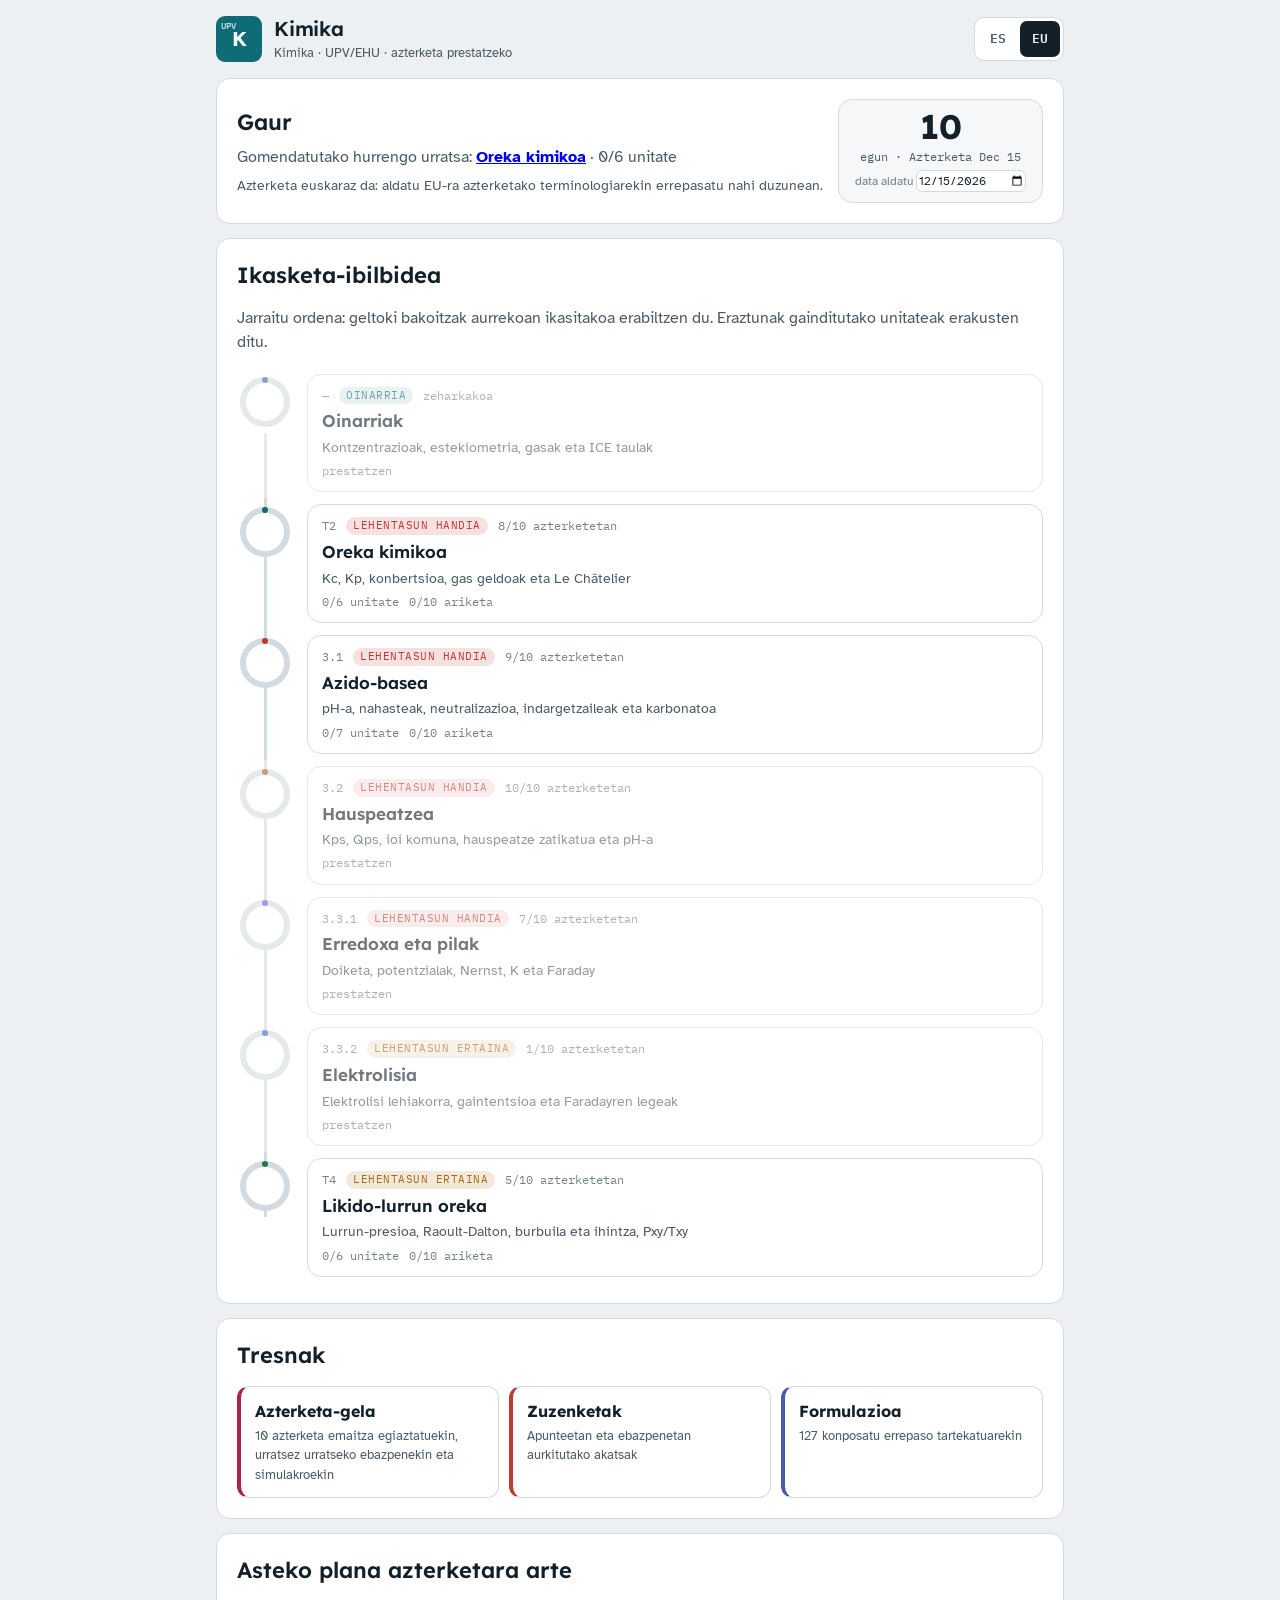
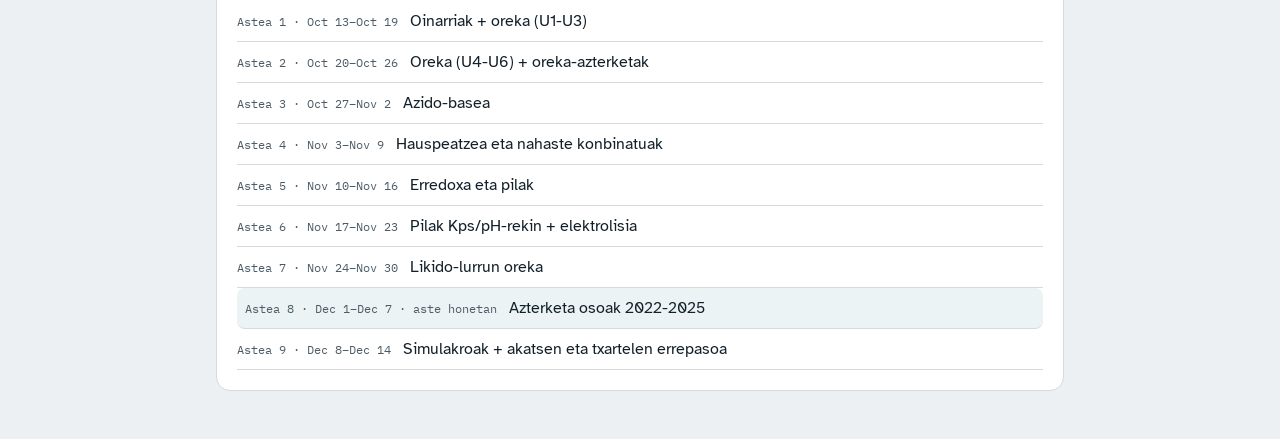
==== commit 4adda48f: "Añade los temas Azido-basea y Likido-lurrun oreka - Azido-basea: 7 unidades, laboratorios de especie" ====
--- a/index.html
+++ b/index.html
@@ -9,7 +9,7 @@
 <script src="kimika.js"></script>
 <script>
 /* temas con contenido disponible (se cargan para calcular el progreso) */
-const READY=['oreka'];
+const READY=['oreka','azidobase','lv'];
 (function(){ let n=READY.length; const go=()=>{ if(--n<=0) start(); }; if(!n) start(); READY.forEach(id=>{ const s=document.createElement('script'); s.src='t-'+id+'.js'; s.onload=go; s.onerror=go; document.body.appendChild(s); }); })();
 function start(){
 const E=Estudio, K=Kimika, L=E.L, b=E.b, $=E.$;
--- a/estudio.css
+++ b/estudio.css
@@ -392,3 +392,4 @@
 @media (max-width:600px){ .hero{grid-template-columns:1fr} .week{grid-template-columns:1fr; gap:2px} .countdown input{max-width:100%} }
 .figrow{display:flex; flex-wrap:wrap; gap:10px; justify-content:center; width:100%} .figrow svg{flex:1 1 260px; max-width:440px}
 .fig svg.flow{max-width:420px}
+.seg{flex-wrap:wrap; max-width:100%}
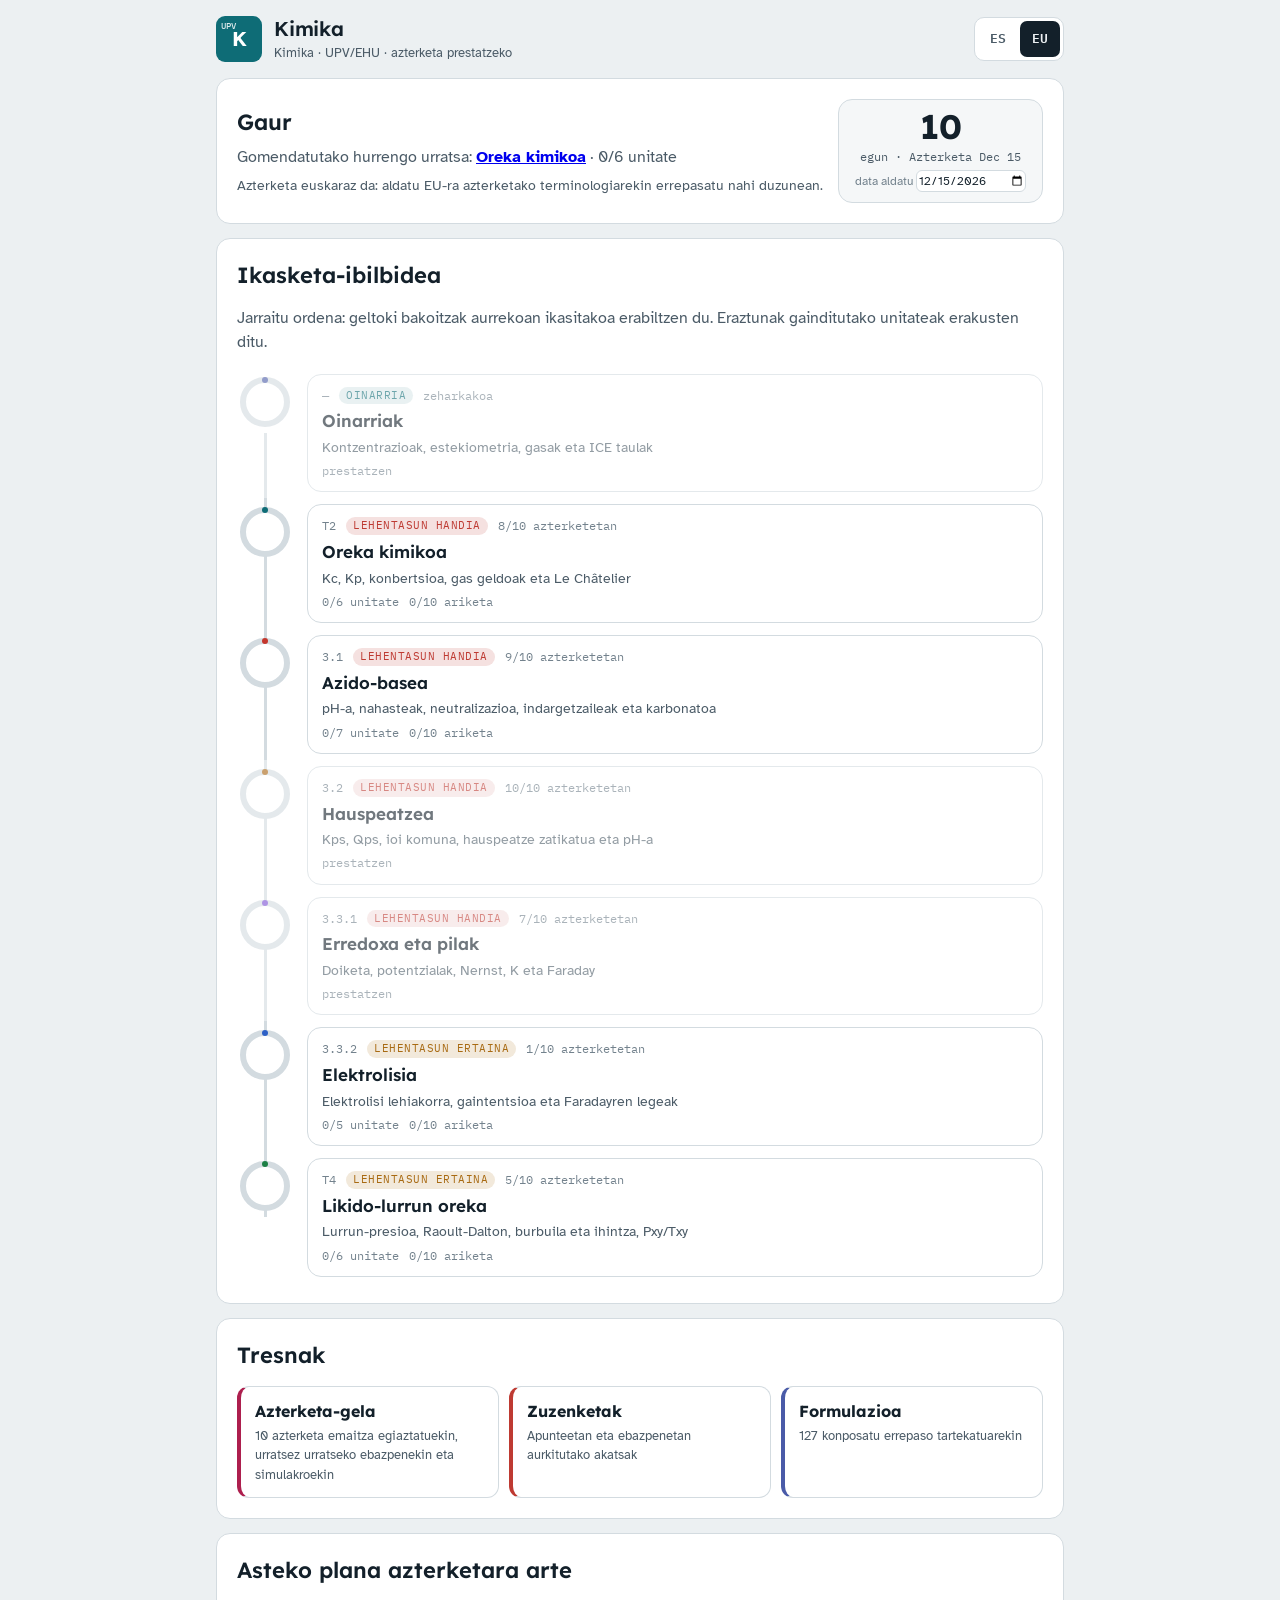
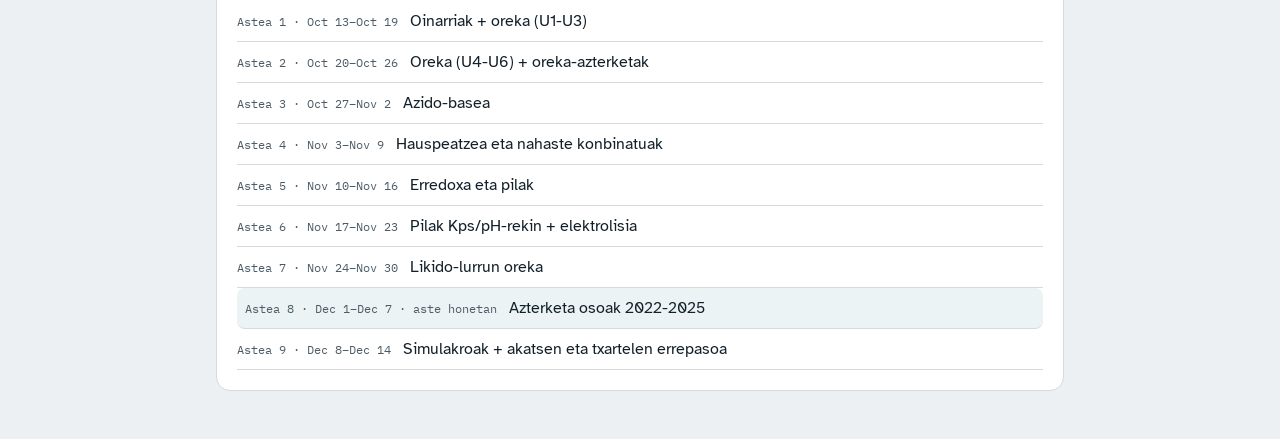
==== commit c80efbc4: "Añade el tema Elektrolisia y limpia fugas de idioma - Elektrolisia: 5 unidades, escalera de potencia" ====
--- a/index.html
+++ b/index.html
@@ -9,7 +9,7 @@
 <script src="kimika.js"></script>
 <script>
 /* temas con contenido disponible (se cargan para calcular el progreso) */
-const READY=['oreka','azidobase','lv'];
+const READY=['oreka','azidobase','elektrolisia','lv'];
 (function(){ let n=READY.length; const go=()=>{ if(--n<=0) start(); }; if(!n) start(); READY.forEach(id=>{ const s=document.createElement('script'); s.src='t-'+id+'.js'; s.onload=go; s.onerror=go; document.body.appendChild(s); }); })();
 function start(){
 const E=Estudio, K=Kimika, L=E.L, b=E.b, $=E.$;
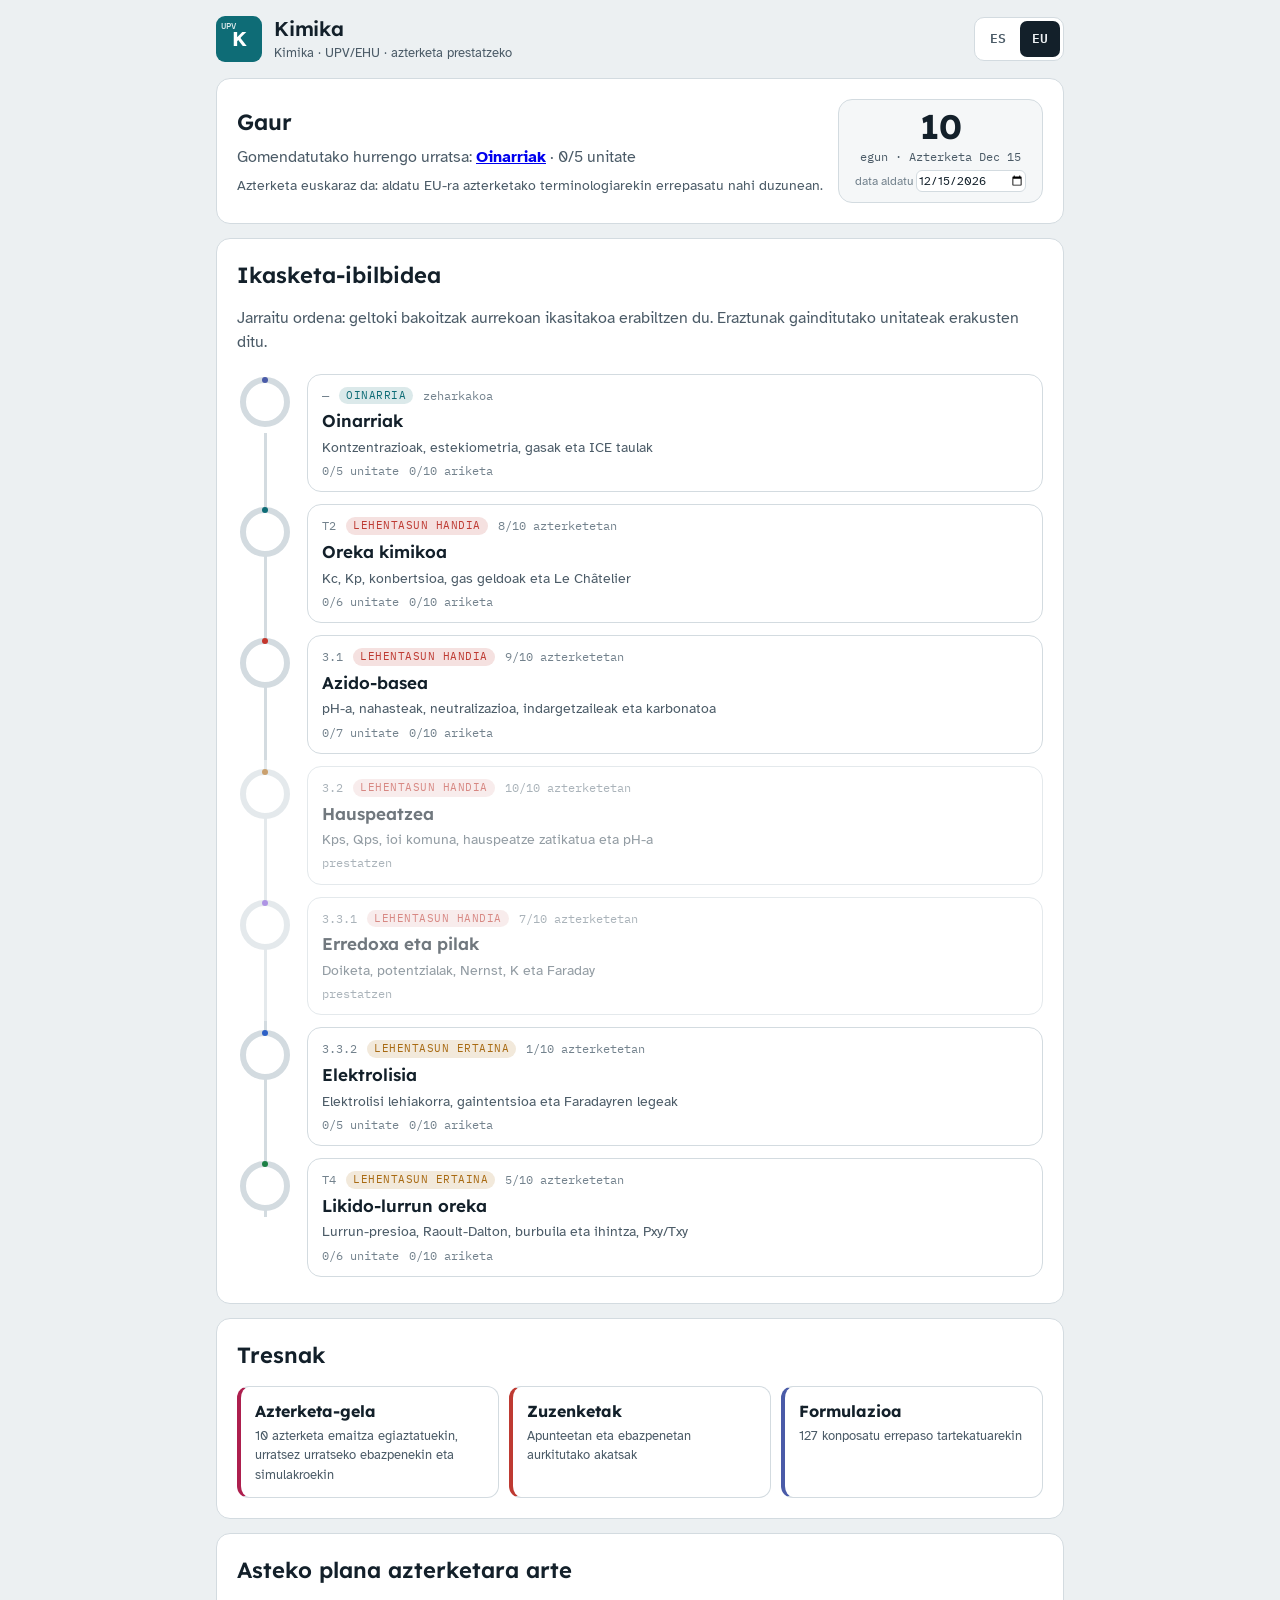
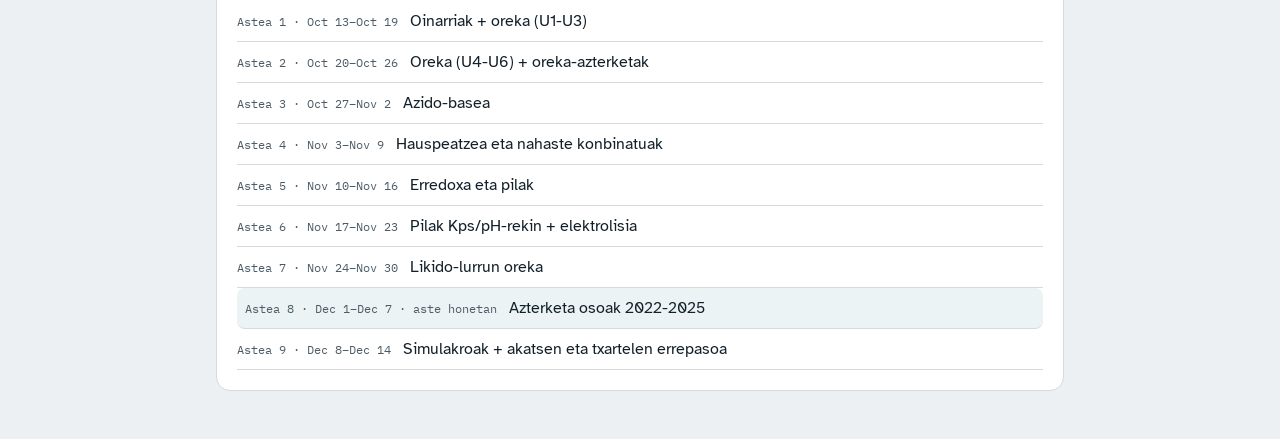
==== commit fdb8597e: "Oinarriak: tema completo (unidades, laboratorios, ejercicios, fichas); páginas antiguas redirigen a " ====
--- a/index.html
+++ b/index.html
@@ -9,7 +9,7 @@
 <script src="kimika.js"></script>
 <script>
 /* temas con contenido disponible (se cargan para calcular el progreso) */
-const READY=['oreka','azidobase','elektrolisia','lv'];
+const READY=['oinarriak','oreka','azidobase','elektrolisia','lv'];
 (function(){ let n=READY.length; const go=()=>{ if(--n<=0) start(); }; if(!n) start(); READY.forEach(id=>{ const s=document.createElement('script'); s.src='t-'+id+'.js'; s.onload=go; s.onerror=go; document.body.appendChild(s); }); })();
 function start(){
 const E=Estudio, K=Kimika, L=E.L, b=E.b, $=E.$;
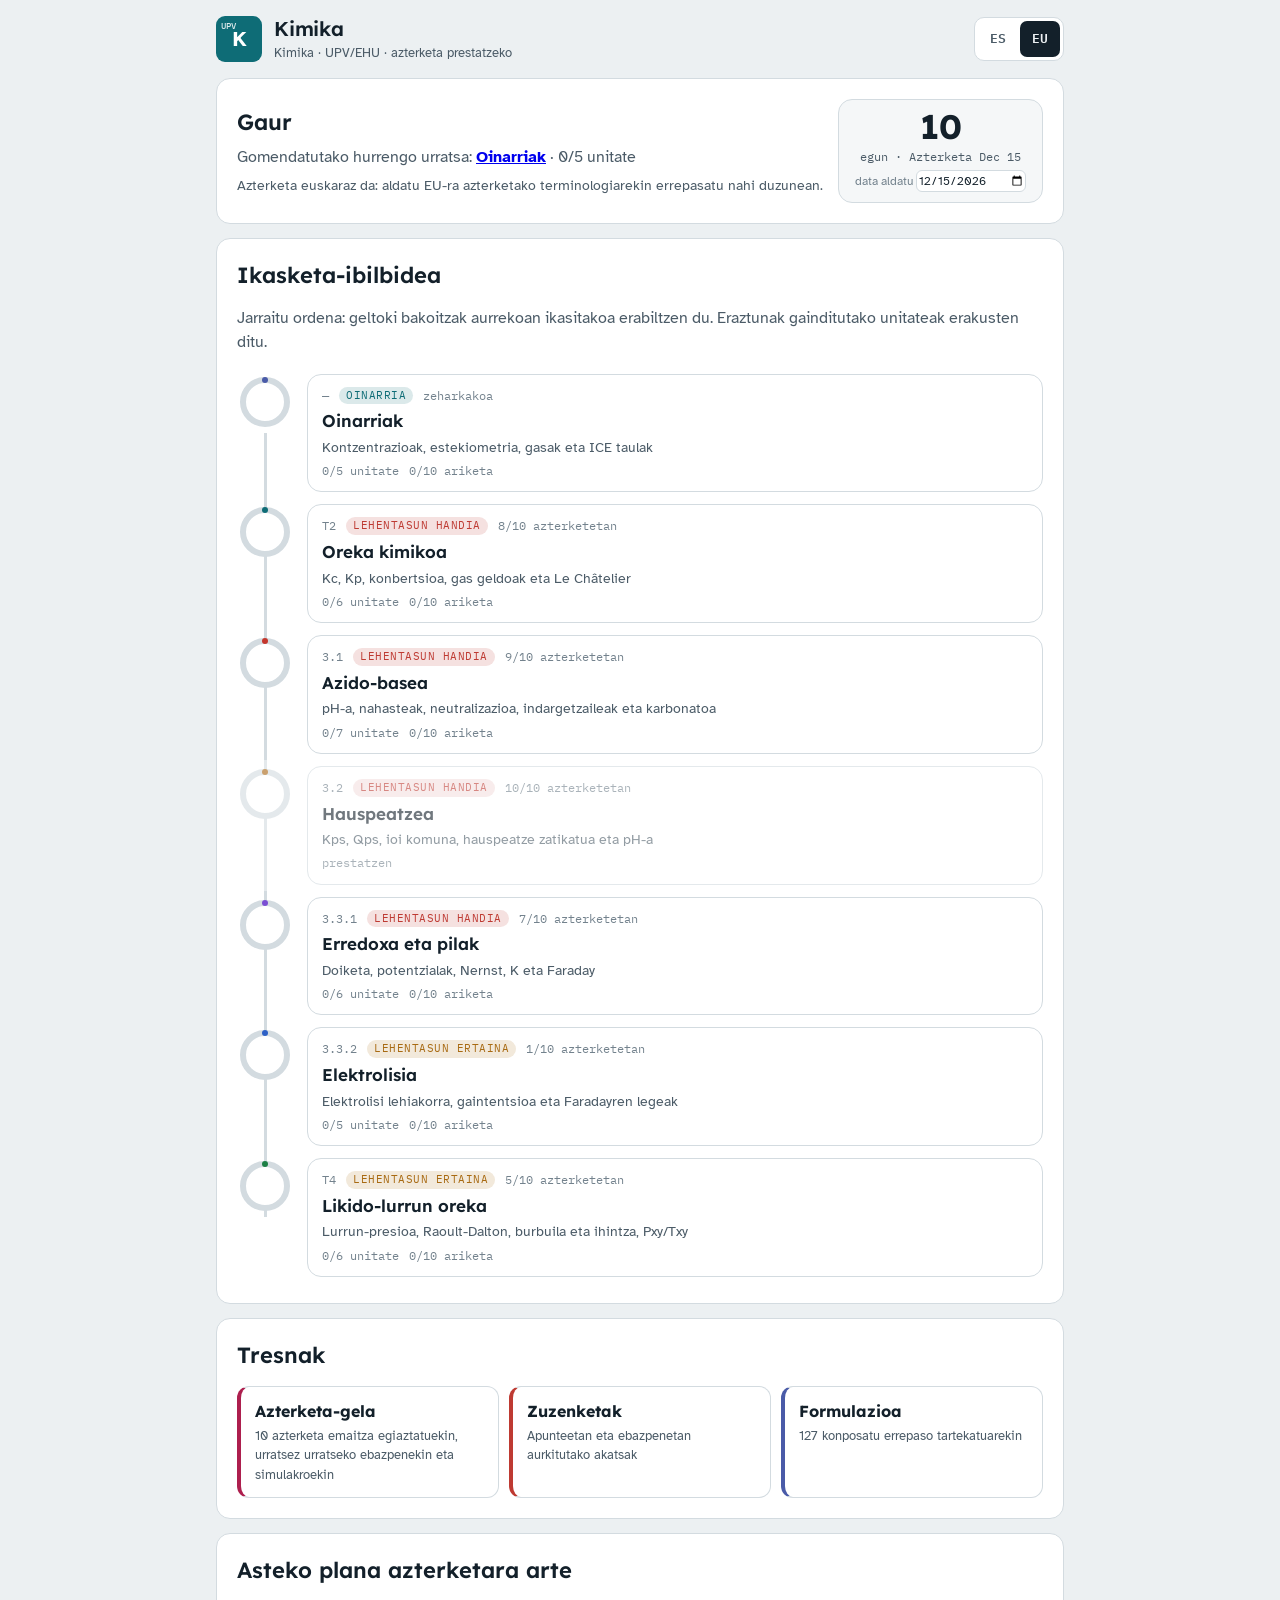
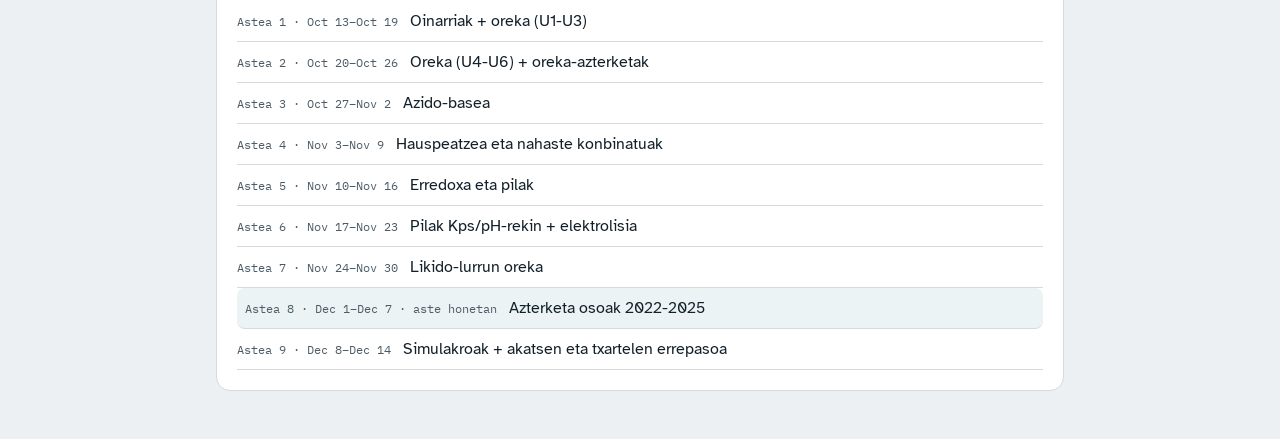
==== commit 62f5458c: "Pilak: tema completo (Nernst, pilas de concentración, laboratorios de pila y escala de potenciales) " ====
--- a/index.html
+++ b/index.html
@@ -9,7 +9,7 @@
 <script src="kimika.js"></script>
 <script>
 /* temas con contenido disponible (se cargan para calcular el progreso) */
-const READY=['oinarriak','oreka','azidobase','elektrolisia','lv'];
+const READY=['oinarriak','oreka','azidobase','pilak','elektrolisia','lv'];
 (function(){ let n=READY.length; const go=()=>{ if(--n<=0) start(); }; if(!n) start(); READY.forEach(id=>{ const s=document.createElement('script'); s.src='t-'+id+'.js'; s.onload=go; s.onerror=go; document.body.appendChild(s); }); })();
 function start(){
 const E=Estudio, K=Kimika, L=E.L, b=E.b, $=E.$;
--- a/estudio.css
+++ b/estudio.css
@@ -393,3 +393,4 @@
 .figrow{display:flex; flex-wrap:wrap; gap:10px; justify-content:center; width:100%} .figrow svg{flex:1 1 260px; max-width:440px}
 .fig svg.flow{max-width:420px}
 .seg{flex-wrap:wrap; max-width:100%}
+.lab input[type=range]:disabled{opacity:.35; cursor:not-allowed}
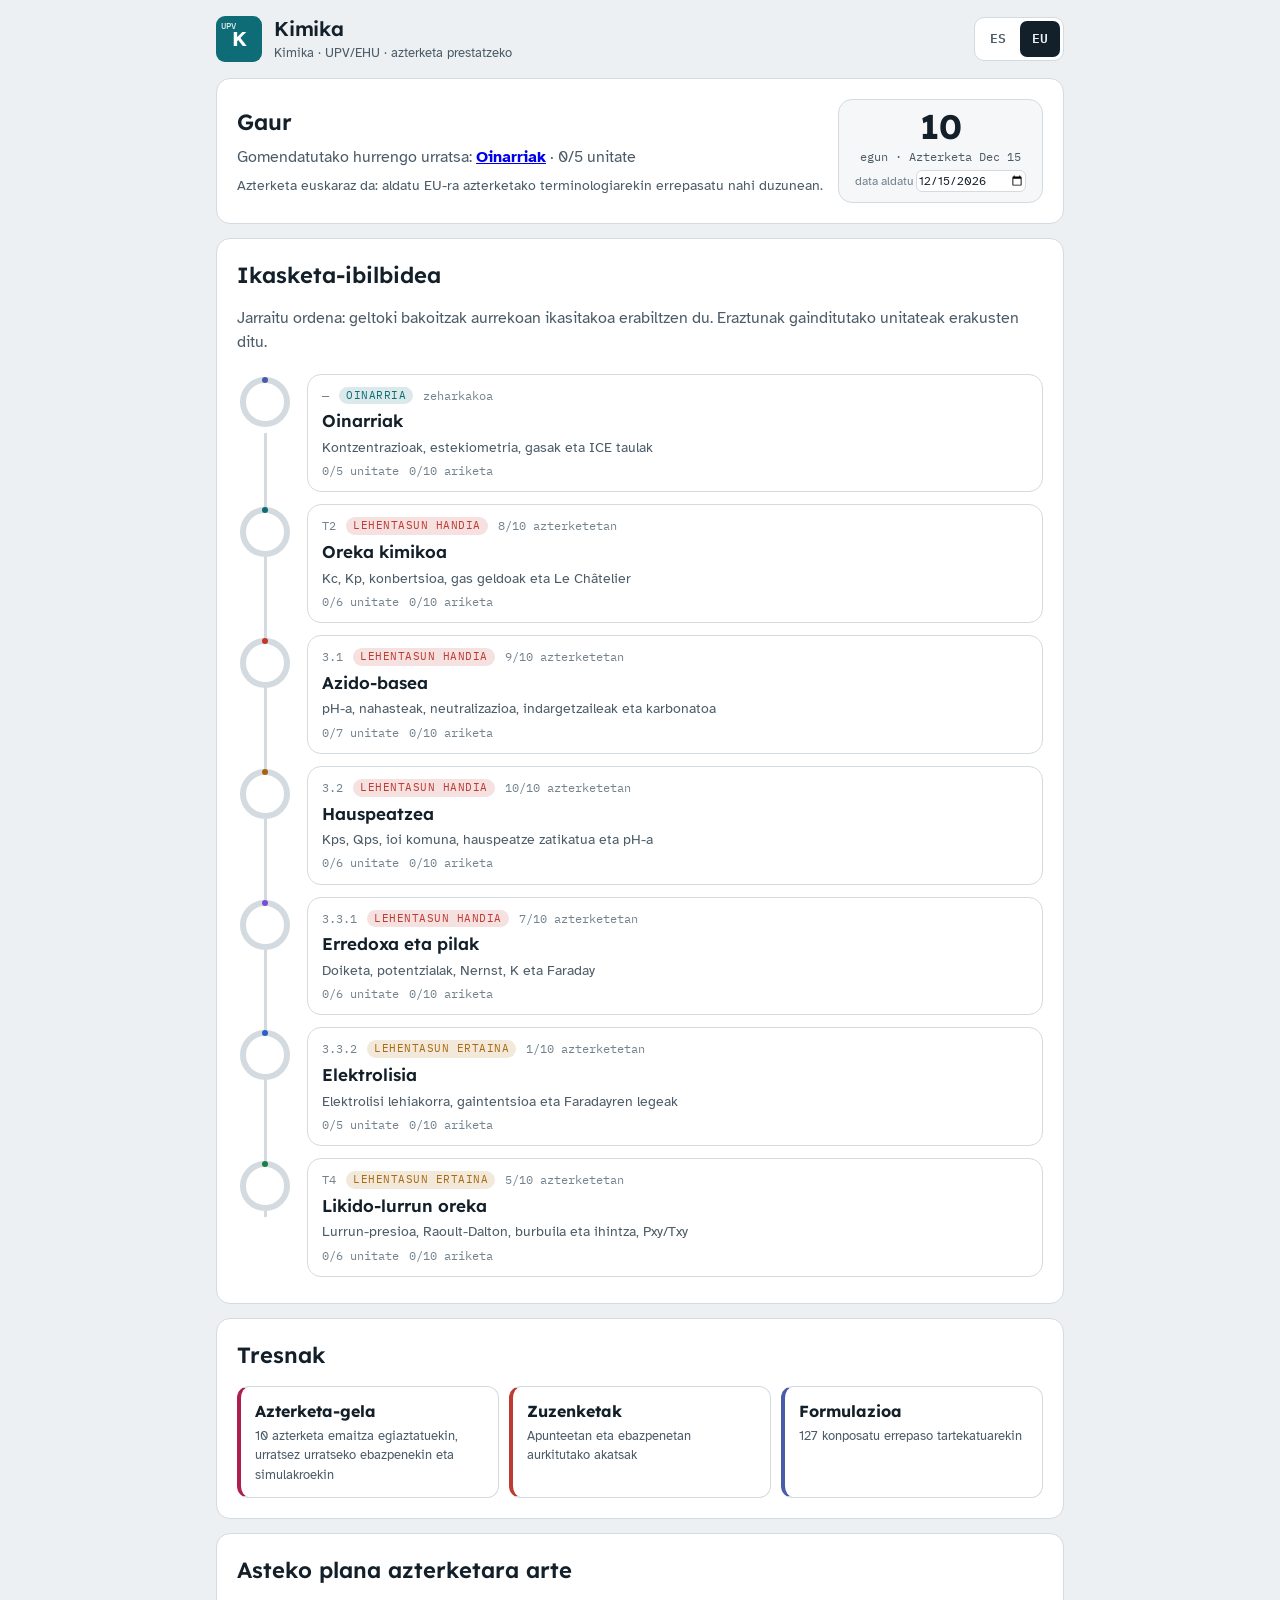
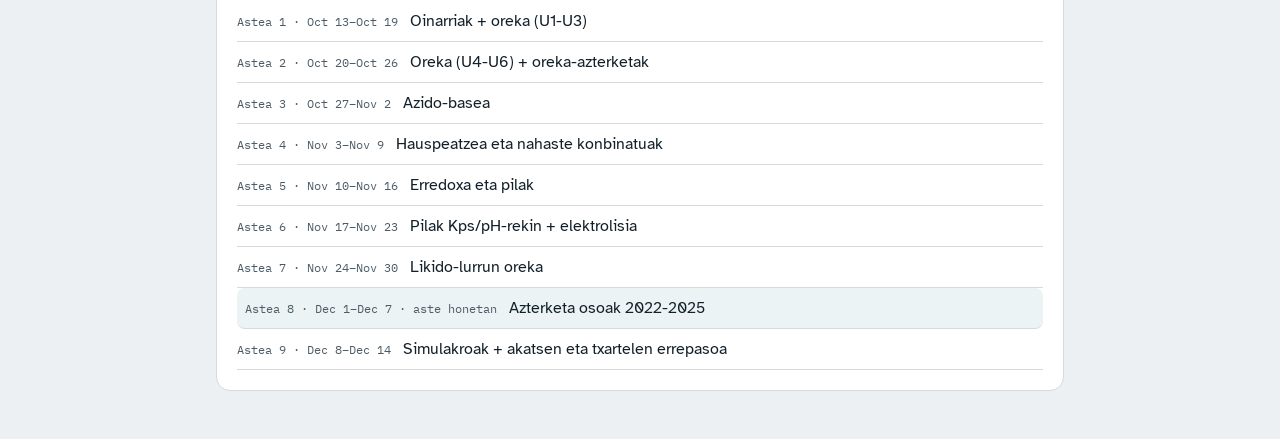
==== commit 3f79fdb5: "Hauspeatzea: tema completo (Kps, ion común, precipitación fraccionada, pH); fórmulas largas se ajust" ====
--- a/index.html
+++ b/index.html
@@ -9,7 +9,7 @@
 <script src="kimika.js"></script>
 <script>
 /* temas con contenido disponible (se cargan para calcular el progreso) */
-const READY=['oinarriak','oreka','azidobase','pilak','elektrolisia','lv'];
+const READY=['oinarriak','oreka','azidobase','hauspeatzea','pilak','elektrolisia','lv'];
 (function(){ let n=READY.length; const go=()=>{ if(--n<=0) start(); }; if(!n) start(); READY.forEach(id=>{ const s=document.createElement('script'); s.src='t-'+id+'.js'; s.onload=go; s.onerror=go; document.body.appendChild(s); }); })();
 function start(){
 const E=Estudio, K=Kimika, L=E.L, b=E.b, $=E.$;
--- a/estudio.css
+++ b/estudio.css
@@ -394,3 +394,4 @@
 .fig svg.flow{max-width:420px}
 .seg{flex-wrap:wrap; max-width:100%}
 .lab input[type=range]:disabled{opacity:.35; cursor:not-allowed}
+.exer, .xsol li, .exer p{overflow-wrap:anywhere}
